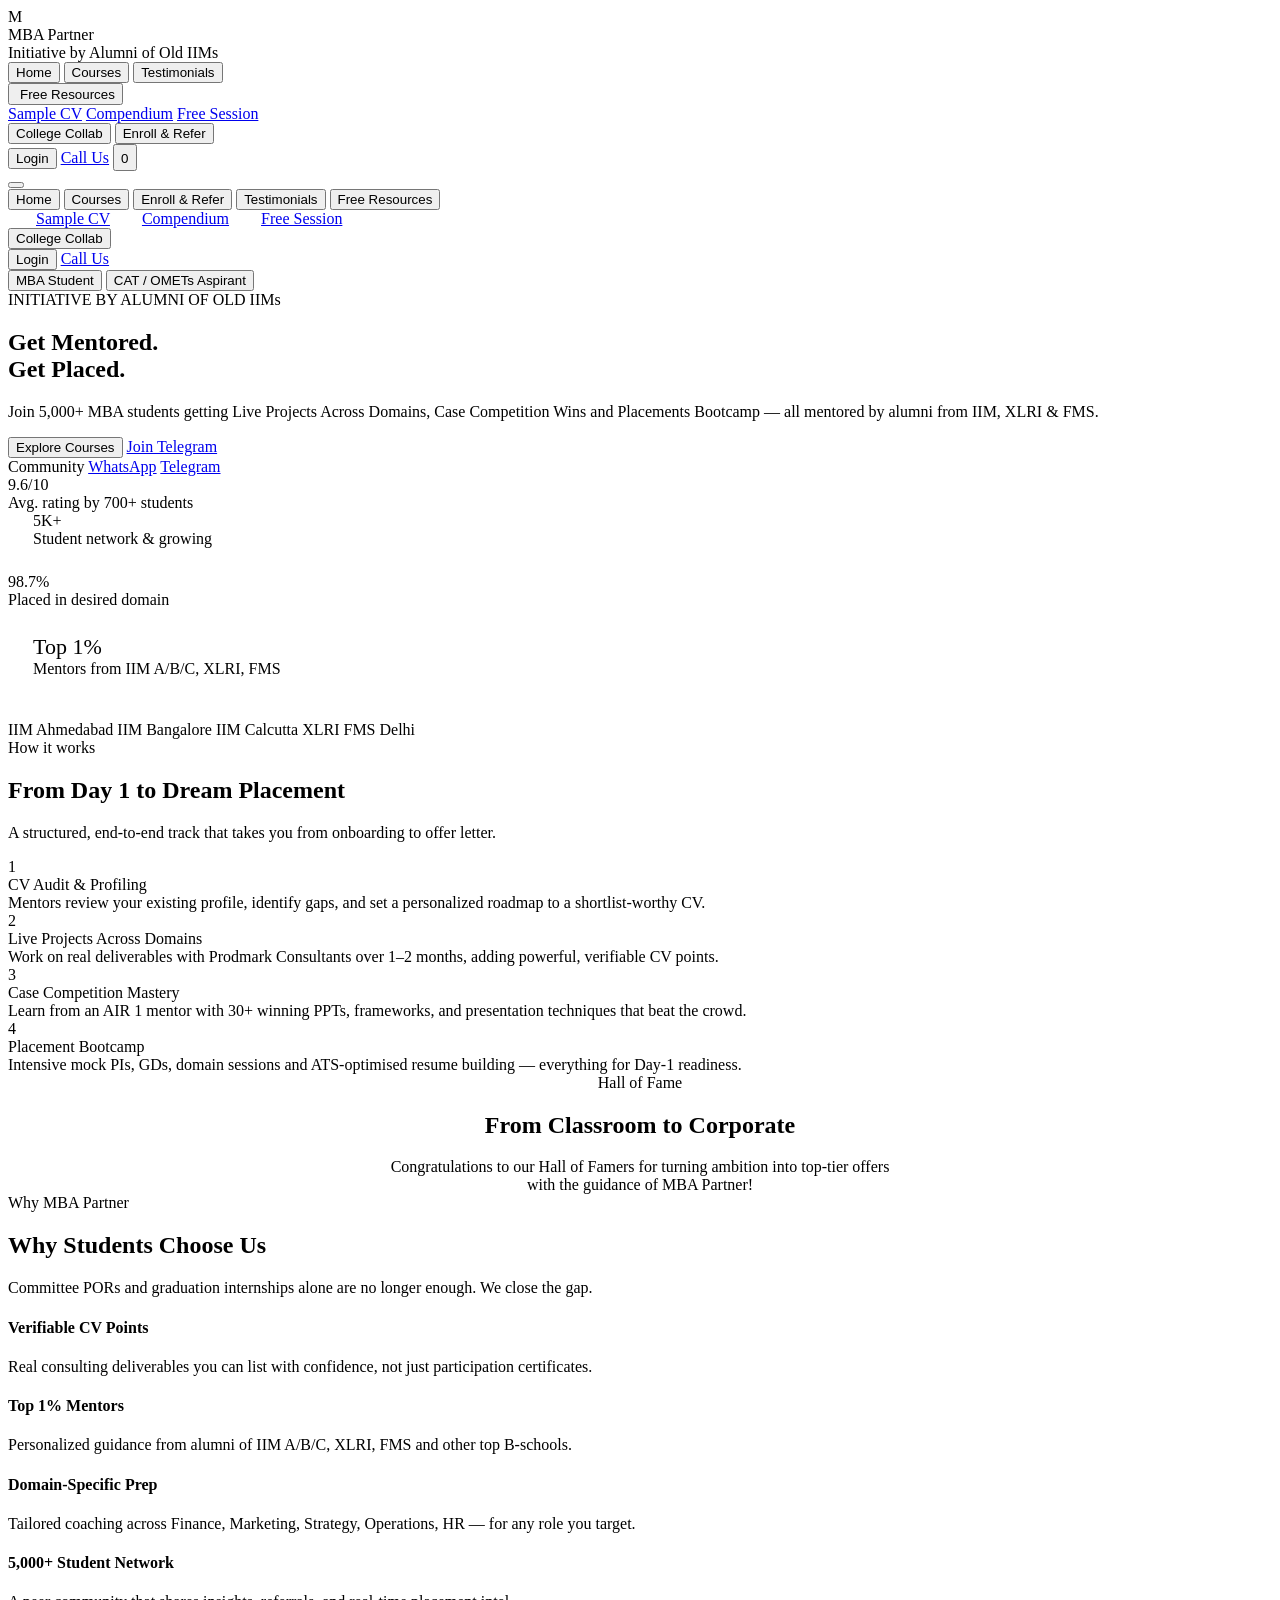
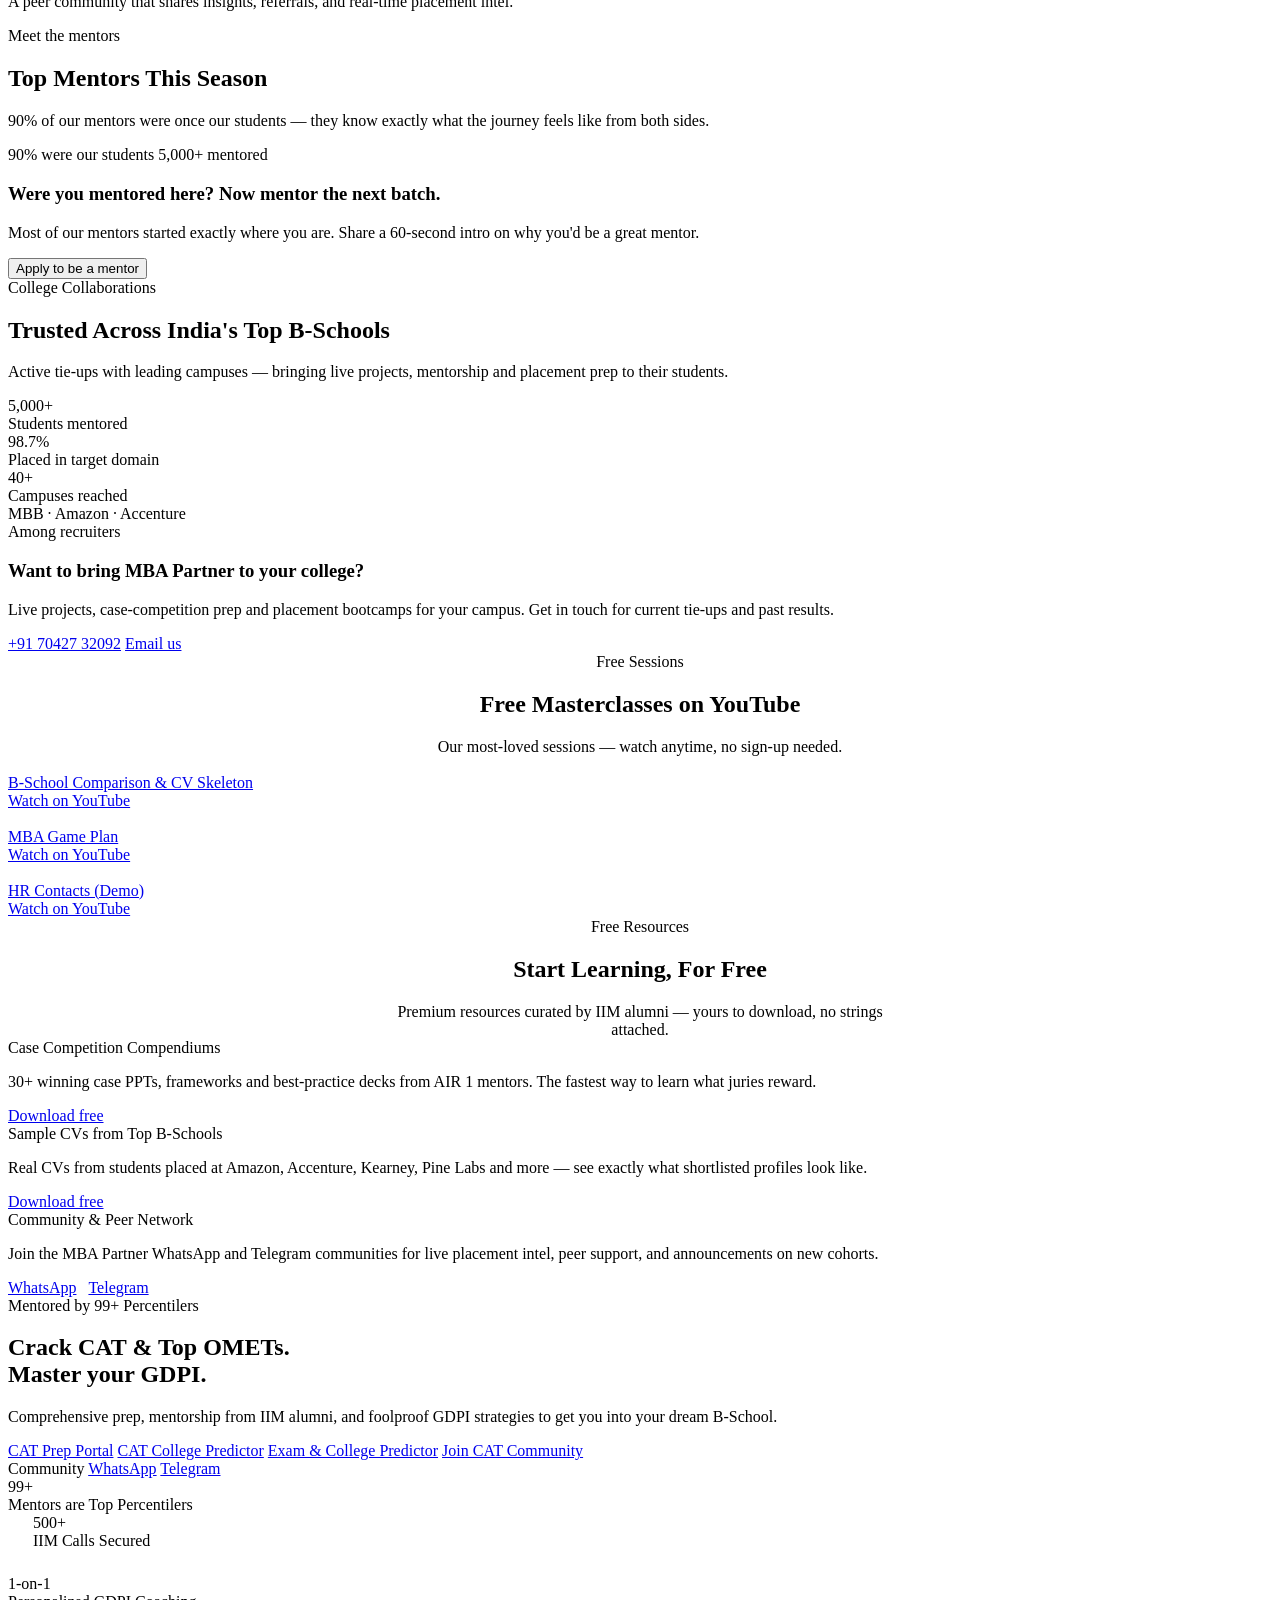
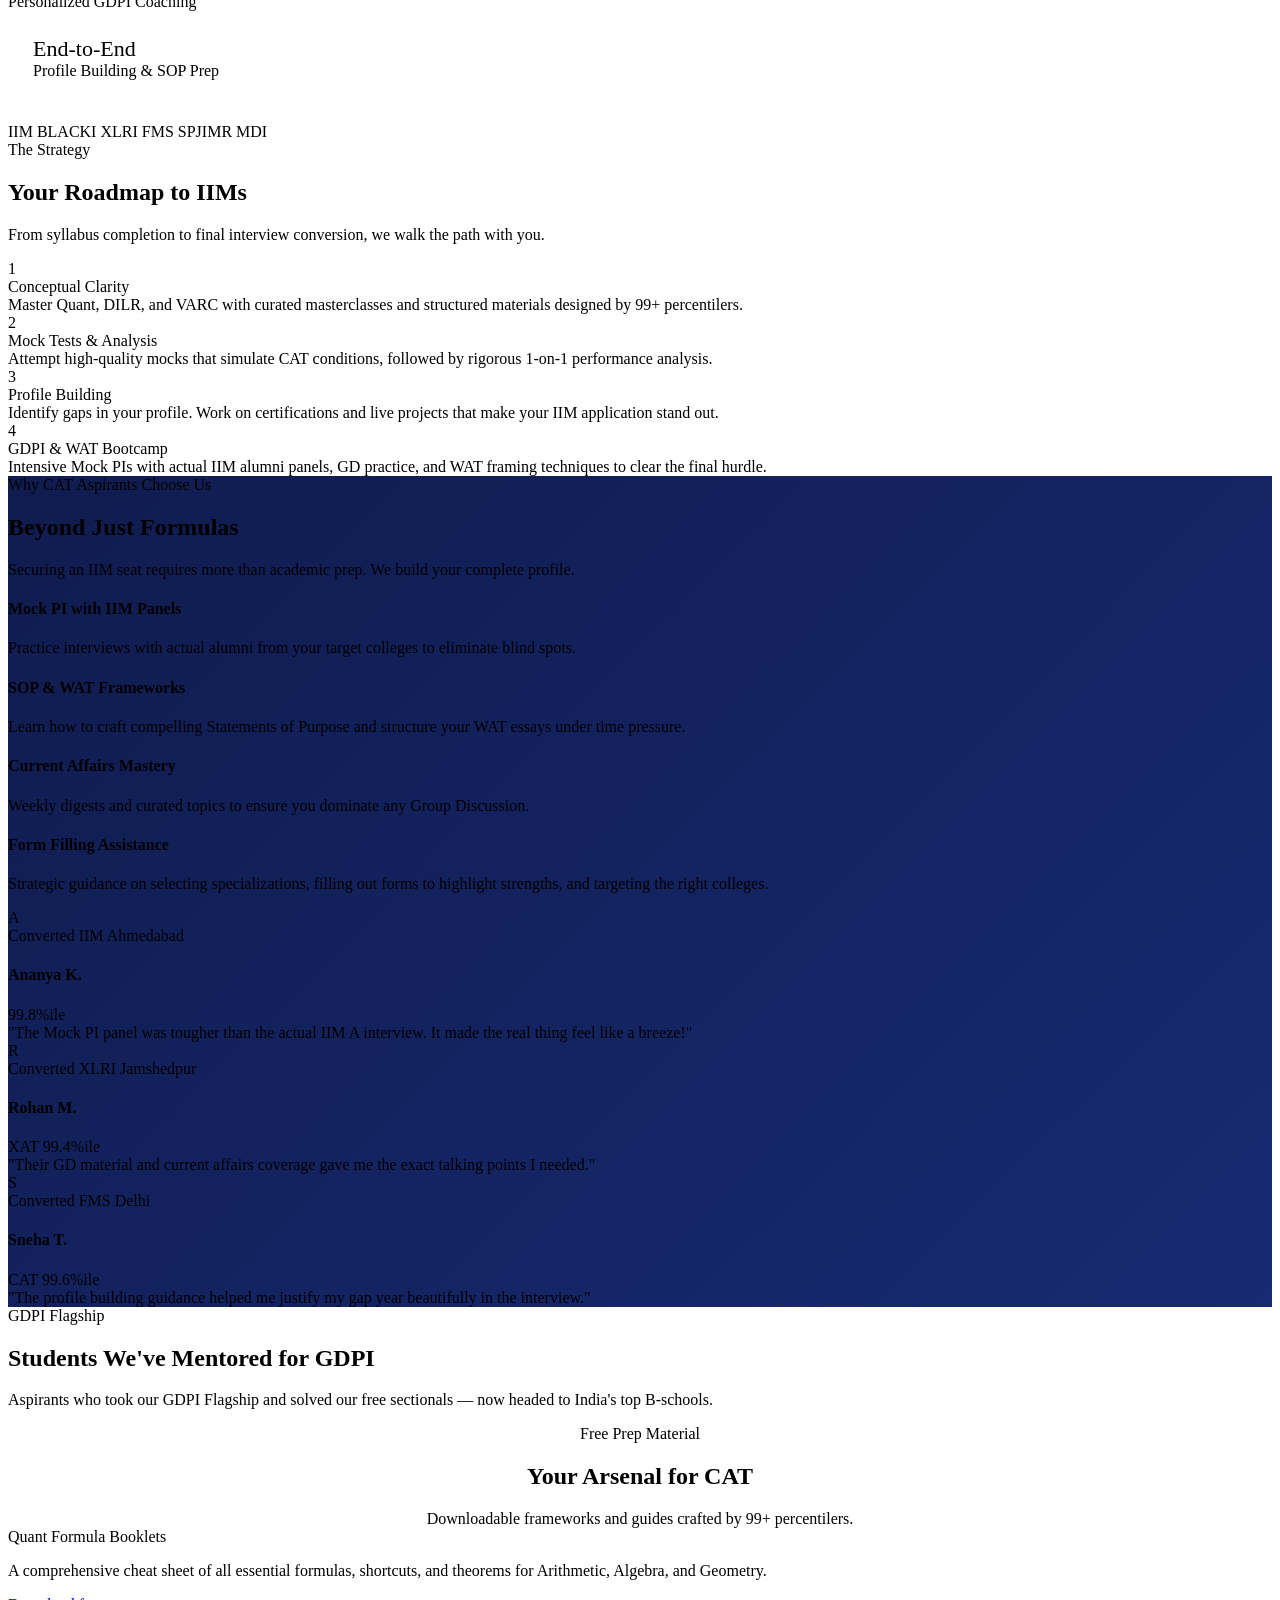
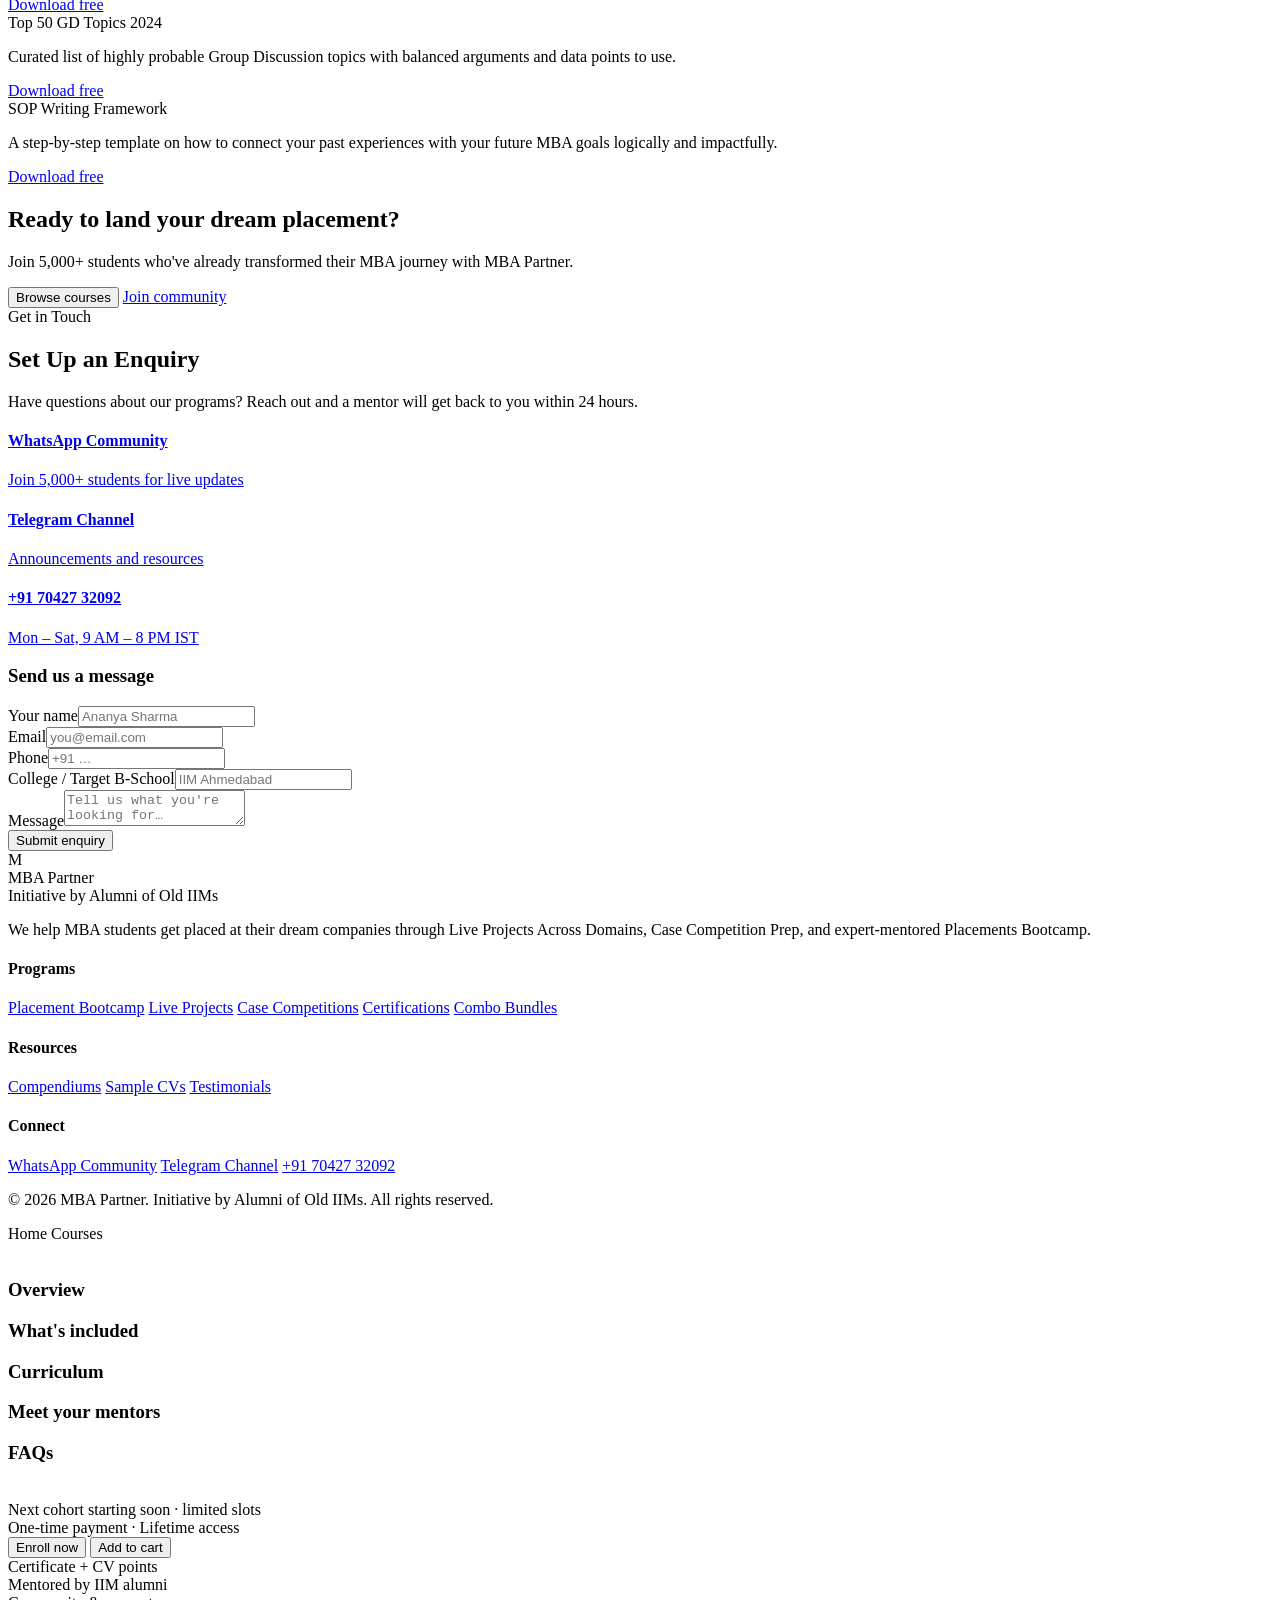
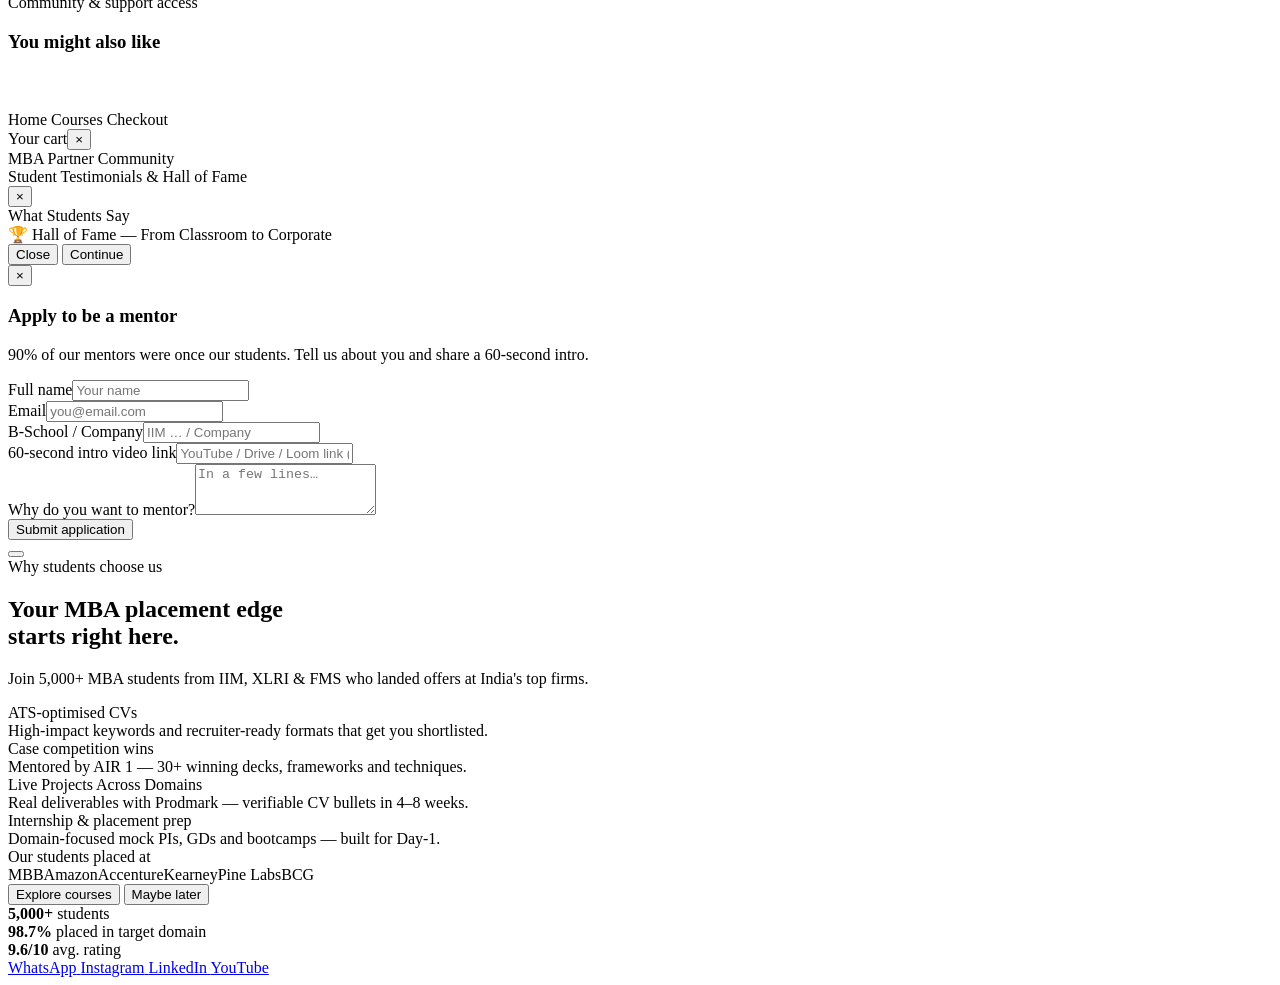
==== index.html @ b404188e "Remove Video Testimonials section from testimonials page" ====
<!DOCTYPE html>
<html lang="en">

<head>
  <meta charset="UTF-8" />
  <meta name="viewport" content="width=device-width,initial-scale=1" />
  <title>MBA Partner — Get Mentored. Get Placed.</title>
  <link rel="preconnect" href="https://fonts.googleapis.com" />
  <link rel="preconnect" href="https://fonts.gstatic.com" crossorigin />
  <link rel="preconnect" href="https://fonts.googleapis.com" />
  <link rel="preconnect" href="https://fonts.gstatic.com" crossorigin />
  <link
    href="https://fonts.googleapis.com/css2?family=Inter:wght@400;500;600;700&family=Playfair+Display:wght@400;500;600;700;800&display=swap"
    rel="stylesheet" />
  <link rel="stylesheet" href="https://cdn.jsdelivr.net/npm/@tabler/icons-webfont@latest/tabler-icons.min.css" />
  <link rel="stylesheet" href="css/home.css">
  <link rel="stylesheet" href="css/chatbot-widget.css" />
  <link rel="stylesheet" href="css/fonts.css" />
  <script src="js/auth.js"></script>
  <script>(function () { if (!(window.MBAauth && MBAauth.isLoggedIn())) return; var done = false; try { done = !!sessionStorage.getItem('mbaHomeRedirected'); } catch (e) { } if (done) return; try { sessionStorage.setItem('mbaHomeRedirected', '1'); } catch (e) { } location.replace('login.html'); })();</script>
  <script src="js/nav-auth.js"></script>
</head>

<body>

  <nav class="nav">
    <div class="wrap nav-in">
      <div class="brand" onclick="goHome()">
        <div class="brand-mark">M</div>
        <div class="brand-text">
          <div class="brand-name">MBA Partner</div>
          <div class="brand-tag">Initiative by Alumni of Old IIMs</div>
        </div>
      </div>
      <div class="nav-links">
        <button class="nav-a active-link" onclick="goHome()">Home</button>
        <button class="nav-a" onclick="window.location.href='courses.html'">
          Courses
        </button>
        <button class="nav-a" onclick="window.location.href='testimonials.html'">Testimonials</button>
        <div class="nav-free-res">
          <button class="nav-a nav-free-btn"><i class="ti ti-book-download"
              style="font-size:14px;margin-right:4px"></i>Free Resources<i
              class="ti ti-chevron-down nav-free-chev"></i></button>
          <div class="nav-free-menu">
            <a class="nav-free-item" href="https://documents1.netlify.app/" target="_blank"><i
                class="ti ti-file-cv"></i><span>Sample CV</span></a>
            <a class="nav-free-item" href="https://documents1.netlify.app/" target="_blank"><i
                class="ti ti-book-2"></i><span>Compendium</span></a>
            <a class="nav-free-item" href="#free-sessions"><i class="ti ti-player-play-filled"></i><span>Free
                Session</span></a>
          </div>
        </div>
        <button class="nav-a" onclick="window.location.href='college-collab.html'">College Collab</button>
        <button class="nav-a" onclick="window.location.href='enroll.html'">Enroll &amp; Refer</button>
        <div class="nav-sep"></div>
        <button class="nav-login" id="loginBtn">Login</button>
        <a class="nav-call" href="tel:+917042732092">Call Us</a>
        <button class="cart-btn" id="cartBtn" aria-label="Cart">
          <i class="ti ti-shopping-cart" style="font-size:18px"></i>
          <span class="cart-count" id="cartCount">0</span>
        </button>
      </div>
      <button class="mobile-menu-btn" id="mobileMenuBtn" aria-label="Menu">
        <i class="ti ti-menu-2"></i>
      </button>
      <button class="cart-btn" id="cartBtnMobile" aria-label="Cart" style="display:none">
        <i class="ti ti-shopping-cart" style="font-size:18px"></i>
        <span class="cart-count" id="cartCountMobile">0</span>
      </button>
    </div>
    <div class="mobile-nav" id="mobileNav">
      <button class="mobile-nav-a" onclick="goHome();closeMobileNav()">Home</button>
      <button class="mobile-nav-a" onclick="window.location.href='courses.html';closeMobileNav()">Courses</button>
      <button class="mobile-nav-a" onclick="window.location.href='enroll.html';closeMobileNav()">Enroll &amp;
        Refer</button>
      <button class="mobile-nav-a"
        onclick="window.location.href='testimonials.html';closeMobileNav()">Testimonials</button>
      <button class="mobile-nav-a mobile-free-btn" id="mobileFreeResBtn"><i class="ti ti-book-download"></i> Free
        Resources <i class="ti ti-chevron-down" id="mobileFreeIcon"
          style="font-size:12px;transition:.2s;margin-left:auto"></i></button>
      <div class="mobile-free-sub" id="mobileFreeMenu">
        <a class="mobile-nav-a" href="https://documents1.netlify.app/" target="_blank" style="padding-left:28px"><i
            class="ti ti-file-cv"></i> Sample CV</a>
        <a class="mobile-nav-a" href="https://documents1.netlify.app/" target="_blank" style="padding-left:28px"><i
            class="ti ti-book-2"></i> Compendium</a>
        <a class="mobile-nav-a" href="#free-sessions" onclick="closeMobileNav()" style="padding-left:28px"><i
            class="ti ti-player-play-filled"></i> Free Session</a>
      </div>
      <button class="mobile-nav-a" onclick="window.location.href='college-collab.html';closeMobileNav()">College
        Collab</button>
      <div class="mobile-nav-btns">
        <button class="nav-login" id="loginBtnMobile" style="flex:1">Login</button>
        <a class="nav-call" href="tel:+917042732092" style="flex:1;text-align:center">Call Us</a>
      </div>
    </div>
  </nav>

  <div class="ticker" id="tickerBar">
    <div class="ticker-inner" id="tickerInner"></div>
  </div>

  <div class="view active" id="view-home">

    <div class="persona-strip">
      <div class="persona-toggle">
        <button class="persona-btn active" id="btn-mba" onclick="switchPersona('mba')">MBA Student</button>
        <button class="persona-btn" id="btn-cat" onclick="switchPersona('cat')">CAT / OMETs Aspirant</button>
      </div>
    </div>

    <div class="persona-view active" id="pview-mba">
      <section class="hero">
        <div class="hero-bg-glow"></div>
        <div class="wrap hero-grid">
          <div class="hero-content">
            <div class="hero-eyebrow" style="text-transform: none;"><i class="ti ti-building-bank"></i> INITIATIVE BY
              ALUMNI OF OLD IIMs</div>
            <h1 class="hero-h1">Get Mentored.<br>Get <span class="accent">Placed.</span></h1>
            <p class="hero-sub">Join 5,000+ MBA students getting Live Projects Across Domains, Case Competition Wins and
              Placements Bootcamp — all mentored by alumni from IIM, XLRI & FMS.</p>
            <div class="hero-ctas">
              <button class="btn-primary" onclick="goToCourses()"><i class="ti ti-bolt"></i> Explore Courses</button>
              <a class="btn-ghost" href="https://t.me/+IrnzgXdUKqsyOTZl" target="_blank"><i
                  class="ti ti-brand-telegram"></i> Join Telegram</a>
            </div>
            <div class="hero-social">
              <span class="hero-social-lbl">Community</span>
              <a class="social-chip" href="https://chat.whatsapp.com/EdyvGJbQoV9Jj6eC0slSx9" target="_blank"><i
                  class="ti ti-brand-whatsapp"></i> WhatsApp</a>
              <a class="social-chip" href="https://t.me/+IrnzgXdUKqsyOTZl" target="_blank"><i
                  class="ti ti-brand-telegram"></i> Telegram</a>
            </div>
          </div>
          <div class="hero-card">
            <div class="stats-panel reveal">
              <div class="stat-item">
                <div class="stat-num">9.6<span class="stat-accent">/10</span></div>
                <div class="stat-lbl">Avg. rating by 700+ students</div>
              </div>
              <div class="stat-item" style="border-left:1px solid rgba(255,255,255,.12);padding-left:24px">
                <div class="stat-num">5<span class="stat-accent">K+</span></div>
                <div class="stat-lbl">Student network &amp; growing</div>
              </div>
              <div class="stat-item" style="padding-top:24px;border-top:1px solid rgba(255,255,255,.12)">
                <div class="stat-num">98<span class="stat-accent">.7%</span></div>
                <div class="stat-lbl">Placed in desired domain</div>
              </div>
              <div class="stat-item"
                style="padding-top:24px;border-top:1px solid rgba(255,255,255,.12);border-left:1px solid rgba(255,255,255,.12);padding-left:24px">
                <div class="stat-num" style="font-size:22px">Top<span class="stat-accent"> 1%</span></div>
                <div class="stat-lbl">Mentors from IIM A/B/C, XLRI, FMS</div>
              </div>
              <div style="grid-column:1/-1;border-top:1px solid rgba(255,255,255,.12);padding-top:18px;margin-top:4px">
                <div
                  style="font-size:11px;color:rgba(255,255,255,.4);margin-bottom:8px;font-weight:600;letter-spacing:.05em">
                  MENTOR SCHOOLS</div>
                <div class="school-pills">
                  <span class="school-pill">IIM Ahmedabad</span>
                  <span class="school-pill">IIM Bangalore</span>
                  <span class="school-pill">IIM Calcutta</span>
                  <span class="school-pill">XLRI</span>
                  <span class="school-pill">FMS Delhi</span>
                </div>
              </div>
            </div>
          </div>
        </div>
      </section>

      <section class="how-sec">
        <div class="wrap">
          <div class="how-header">
            <div class="sec-label">How it works</div>
            <h2 class="sec-h">From Day 1 to Dream Placement</h2>
            <p class="sec-sub">A structured, end-to-end track that takes you from onboarding to offer letter.</p>
          </div>
          <div class="steps-grid">
            <div class="step-card reveal">
              <div class="step-num">1</div>
              <i class="ti ti-file-cv step-icon"></i>
              <div class="step-title">CV Audit &amp; Profiling</div>
              <div class="step-body">Mentors review your existing profile, identify gaps, and set a personalized roadmap
                to a shortlist-worthy CV.</div>
            </div>
            <div class="step-card reveal" style="transition-delay:.1s">
              <div class="step-num">2</div>
              <i class="ti ti-briefcase step-icon"></i>
              <div class="step-title">Live Projects Across Domains</div>
              <div class="step-body">Work on real deliverables with Prodmark Consultants over 1–2 months, adding
                powerful, verifiable CV points.</div>
            </div>
            <div class="step-card reveal" style="transition-delay:.2s">
              <div class="step-num">3</div>
              <i class="ti ti-trophy step-icon"></i>
              <div class="step-title">Case Competition Mastery</div>
              <div class="step-body">Learn from an AIR 1 mentor with 30+ winning PPTs, frameworks, and presentation
                techniques that beat the crowd.</div>
            </div>
            <div class="step-card reveal" style="transition-delay:.3s">
              <div class="step-num">4</div>
              <i class="ti ti-users step-icon"></i>
              <div class="step-title">Placement Bootcamp</div>
              <div class="step-body">Intensive mock PIs, GDs, domain sessions and ATS-optimised resume building —
                everything for Day-1 readiness.</div>
            </div>
          </div>
        </div>
      </section>

      <section class="hof-sec">
        <div class="wrap">
          <div class="hof-header">
            <div class="sec-label" style="text-align:center">Hall of Fame</div>
            <h2 class="sec-h" style="text-align:center">From Classroom to Corporate</h2>
            <p class="sec-sub" style="text-align:center;max-width:520px;margin:12px auto 0">Congratulations to our Hall
              of Famers for turning ambition into top-tier offers with the guidance of MBA Partner!</p>
          </div>
          <div class="hof-grid reveal" id="hofGrid"></div>
        </div>
      </section>

      <section class="benefits-sec">
        <div class="wrap">
          <div class="benefits-grid">
            <div class="benefits-left">
              <div class="sec-label">Why MBA Partner</div>
              <h2 class="sec-h">Why Students Choose Us</h2>
              <p class="sec-sub">Committee PORs and graduation internships alone are no longer enough. We close the gap.
              </p>
              <div class="benefits-list">
                <div class="benefit-item reveal">
                  <div class="benefit-icon"><i class="ti ti-certificate"></i></div>
                  <div class="benefit-text">
                    <h4>Verifiable CV Points</h4>
                    <p>Real consulting deliverables you can list with confidence, not just participation certificates.
                    </p>
                  </div>
                </div>
                <div class="benefit-item reveal" style="transition-delay:.1s">
                  <div class="benefit-icon"><i class="ti ti-users"></i></div>
                  <div class="benefit-text">
                    <h4>Top 1% Mentors</h4>
                    <p>Personalized guidance from alumni of IIM A/B/C, XLRI, FMS and other top B-schools.</p>
                  </div>
                </div>
                <div class="benefit-item reveal" style="transition-delay:.2s">
                  <div class="benefit-icon"><i class="ti ti-target-arrow"></i></div>
                  <div class="benefit-text">
                    <h4>Domain-Specific Prep</h4>
                    <p>Tailored coaching across Finance, Marketing, Strategy, Operations, HR — for any role you target.
                    </p>
                  </div>
                </div>
                <div class="benefit-item reveal" style="transition-delay:.3s">
                  <div class="benefit-icon"><i class="ti ti-network"></i></div>
                  <div class="benefit-text">
                    <h4>5,000+ Student Network</h4>
                    <p>A peer community that shares insights, referrals, and real-time placement intel.</p>
                  </div>
                </div>
              </div>
            </div>
            <div class="benefits-right reveal" id="benefitsCards"></div>
          </div>
        </div>
      </section>

      <!-- MENTORS -->
      <section class="mentors-sec">
        <div class="wrap">
          <div class="mentors-head">
            <div>
              <div class="sec-label">Meet the mentors</div>
              <h2 class="sec-h">Top <span class="accent">Mentors</span> This Season</h2>
              <p class="sec-sub">90% of our mentors were once our students — they know exactly what the journey feels
                like from both sides.</p>
            </div>
            <div class="mentors-pills">
              <span class="mentor-pill"><i class="ti ti-award"></i> 90% were our students</span>
              <span class="mentor-pill alt"><i class="ti ti-users"></i> 5,000+ mentored</span>
            </div>
          </div>
          <div class="mentors-grid reveal" id="mentorsGrid"></div>
          <div class="mentor-apply-band reveal">
            <div class="mentor-apply-text">
              <h3>Were you mentored here? Now mentor the next batch.</h3>
              <p>Most of our mentors started exactly where you are. Share a 60-second intro on why you'd be a great
                mentor.</p>
            </div>
            <button class="btn-primary" id="openApply"><i class="ti ti-user-plus"></i> Apply to be a mentor</button>
          </div>
        </div>
      </section>

      <!-- COLLEGE COLLAB -->
      <section class="collab-sec">
        <div class="wrap">
          <div class="how-header">
            <div class="sec-label">College Collaborations</div>
            <h2 class="sec-h">Trusted Across India's Top B-Schools</h2>
            <p class="sec-sub">Active tie-ups with leading campuses — bringing live projects, mentorship and placement
              prep to their students.</p>
          </div>
          <div class="collab-colleges reveal" id="collabColleges"></div>
          <div class="collab-results reveal">
            <div class="collab-result">
              <div class="cr-n">5,000+</div>
              <div class="cr-l">Students mentored</div>
            </div>
            <div class="collab-result">
              <div class="cr-n">98.7%</div>
              <div class="cr-l">Placed in target domain</div>
            </div>
            <div class="collab-result">
              <div class="cr-n">40+</div>
              <div class="cr-l">Campuses reached</div>
            </div>
            <div class="collab-result">
              <div class="cr-n">MBB · Amazon · Accenture</div>
              <div class="cr-l">Among recruiters</div>
            </div>
          </div>
          <div class="collab-cta reveal">
            <div class="collab-cta-text">
              <h3>Want to bring MBA Partner to your college?</h3>
              <p>Live projects, case-competition prep and placement bootcamps for your campus. Get in touch for current
                tie-ups and past results.</p>
            </div>
            <div class="collab-cta-actions">
              <a class="collab-btn primary" href="tel:+917042732092"><i class="ti ti-phone"></i> +91 70427 32092</a>
              <a class="collab-btn ghost" href="mailto:bharat.kapoor@prodmarkconsulting.in"><i class="ti ti-mail"></i>
                Email us</a>
            </div>
          </div>
        </div>
      </section>

      <!-- FREE SESSIONS -->
      <section class="free-sec" id="free-sessions">
        <div class="wrap">
          <div style="text-align:center">
            <div class="sec-label">Free Sessions</div>
            <h2 class="sec-h">Free Masterclasses on YouTube</h2>
            <p class="sec-sub" style="max-width:520px;margin:12px auto 0">Our most-loved sessions — watch anytime, no
              sign-up needed.</p>
          </div>
          <div class="free-grid">
            <a class="free-card" href="https://www.youtube.com/watch?v=zZXBRobYRCE&t=34s" target="_blank"
              rel="noopener">
              <div class="free-thumb"><img src="https://img.youtube.com/vi/zZXBRobYRCE/hqdefault.jpg" alt="" /><span
                  class="free-play"><i class="ti ti-player-play-filled"></i></span></div>
              <div class="free-body">
                <div class="free-title">B-School Comparison &amp; CV Skeleton</div>
                <div class="free-meta"><i class="ti ti-brand-youtube"></i> Watch on YouTube</div>
              </div>
            </a>
            <a class="free-card" href="https://www.youtube.com/watch?v=eIgTrOVCyRw" target="_blank" rel="noopener">
              <div class="free-thumb"><img src="https://img.youtube.com/vi/eIgTrOVCyRw/hqdefault.jpg" alt="" /><span
                  class="free-play"><i class="ti ti-player-play-filled"></i></span></div>
              <div class="free-body">
                <div class="free-title">MBA Game Plan</div>
                <div class="free-meta"><i class="ti ti-brand-youtube"></i> Watch on YouTube</div>
              </div>
            </a>
            <a class="free-card" href="https://www.youtube.com/watch?v=OhVg0Wf9JzU" target="_blank" rel="noopener">
              <div class="free-thumb"><img src="https://img.youtube.com/vi/OhVg0Wf9JzU/hqdefault.jpg" alt="" /><span
                  class="free-play"><i class="ti ti-player-play-filled"></i></span></div>
              <div class="free-body">
                <div class="free-title">HR Contacts (Demo)</div>
                <div class="free-meta"><i class="ti ti-brand-youtube"></i> Watch on YouTube</div>
              </div>
            </a>
          </div>
        </div>
      </section>

      <section class="resources-sec">
        <div class="wrap">
          <div style="text-align:center">
            <div class="sec-label">Free Resources</div>
            <h2 class="sec-h">Start Learning, For Free</h2>
            <p class="sec-sub" style="max-width:500px;margin:12px auto 0">Premium resources curated by IIM alumni —
              yours to download, no strings attached.</p>
          </div>
          <div class="resources-grid">
            <div class="res-card reveal">
              <div class="res-icon"><i class="ti ti-book-2"></i></div>
              <div>
                <div class="res-title">Case Competition Compendiums</div>
                <p class="res-body">30+ winning case PPTs, frameworks and best-practice decks from AIR 1 mentors. The
                  fastest way to learn what juries reward.</p>
              </div>
              <a class="res-link" href="https://documents1.netlify.app/" target="_blank">Download free <i
                  class="ti ti-arrow-right"></i></a>
            </div>
            <div class="res-card reveal" style="transition-delay:.1s">
              <div class="res-icon"><i class="ti ti-file-cv"></i></div>
              <div>
                <div class="res-title">Sample CVs from Top B-Schools</div>
                <p class="res-body">Real CVs from students placed at Amazon, Accenture, Kearney, Pine Labs and more —
                  see exactly what shortlisted profiles look like.</p>
              </div>
              <a class="res-link" href="https://documents1.netlify.app/" target="_blank">Download free <i
                  class="ti ti-arrow-right"></i></a>
            </div>
            <div class="res-card reveal" style="transition-delay:.2s">
              <div class="res-icon"><i class="ti ti-message-circle"></i></div>
              <div>
                <div class="res-title">Community &amp; Peer Network</div>
                <p class="res-body">Join the MBA Partner WhatsApp and Telegram communities for live placement intel,
                  peer support, and announcements on new cohorts.</p>
              </div>
              <div style="display:flex;gap:12px;flex-wrap:wrap">
                <a class="res-link" href="https://chat.whatsapp.com/EdyvGJbQoV9Jj6eC0slSx9" target="_blank">WhatsApp <i
                    class="ti ti-arrow-right"></i></a>
                <a class="res-link" href="https://t.me/+IrnzgXdUKqsyOTZl" target="_blank">Telegram <i
                    class="ti ti-arrow-right"></i></a>
              </div>
            </div>
          </div>
        </div>
      </section>
    </div>

    <div class="persona-view" id="pview-cat">
      <section class="hero" style="background:linear-gradient(140deg, #101c4f 0%, #172a72 60%, var(--navy) 100%);">
        <div class="hero-bg-glow"></div>
        <div class="wrap hero-grid">
          <div class="hero-content">
            <div class="hero-eyebrow"><i class="ti ti-rosette"></i> Mentored by 99+ Percentilers</div>
            <h1 class="hero-h1">Crack CAT & Top OMETs.<br>Master your <span class="accent">GDPI.</span></h1>
            <p class="hero-sub">Comprehensive prep, mentorship from IIM alumni, and foolproof GDPI strategies to get you
              into your dream B-School.</p>
            <div class="hero-ctas">
              <a class="btn-primary" href="cat-portal.html"><i class="ti ti-clipboard-list"></i> CAT Prep Portal</a>
              <a class="btn-ghost" href="cat-predictor.html"><i class="ti ti-target-arrow"></i> CAT College
                Predictor</a>
              <a class="btn-ghost" href="exam-predictor.html"><i class="ti ti-school"></i> Exam &amp; College
                Predictor</a>
              <a class="btn-ghost" href="#" target="_blank"><i class="ti ti-brand-whatsapp"></i> Join CAT Community</a>
            </div>
            <div class="hero-social">
              <span class="hero-social-lbl">Community</span>
              <a class="social-chip" href="#" target="_blank"><i class="ti ti-brand-whatsapp"></i> WhatsApp</a>
              <a class="social-chip" href="#" target="_blank"><i class="ti ti-brand-telegram"></i> Telegram</a>
            </div>
          </div>
          <div class="hero-card">
            <div class="stats-panel reveal">
              <div class="stat-item">
                <div class="stat-num">99<span class="stat-accent">+</span></div>
                <div class="stat-lbl">Mentors are Top Percentilers</div>
              </div>
              <div class="stat-item" style="border-left:1px solid rgba(255,255,255,.12);padding-left:24px">
                <div class="stat-num">500<span class="stat-accent">+</span></div>
                <div class="stat-lbl">IIM Calls Secured</div>
              </div>
              <div class="stat-item" style="padding-top:24px;border-top:1px solid rgba(255,255,255,.12)">
                <div class="stat-num">1<span class="stat-accent">-on-1</span></div>
                <div class="stat-lbl">Personalized GDPI Coaching</div>
              </div>
              <div class="stat-item"
                style="padding-top:24px;border-top:1px solid rgba(255,255,255,.12);border-left:1px solid rgba(255,255,255,.12);padding-left:24px">
                <div class="stat-num" style="font-size:22px">End<span class="stat-accent">-to-End</span></div>
                <div class="stat-lbl">Profile Building & SOP Prep</div>
              </div>
              <div style="grid-column:1/-1;border-top:1px solid rgba(255,255,255,.12);padding-top:18px;margin-top:4px">
                <div
                  style="font-size:11px;color:rgba(255,255,255,.4);margin-bottom:8px;font-weight:600;letter-spacing:.05em">
                  TARGET B-SCHOOLS</div>
                <div class="school-pills">
                  <span class="school-pill">IIM BLACKI</span>
                  <span class="school-pill">XLRI</span>
                  <span class="school-pill">FMS</span>
                  <span class="school-pill">SPJIMR</span>
                  <span class="school-pill">MDI</span>
                </div>
              </div>
            </div>
          </div>
        </div>
      </section>

      <section class="how-sec">
        <div class="wrap">
          <div class="how-header">
            <div class="sec-label">The Strategy</div>
            <h2 class="sec-h">Your Roadmap to IIMs</h2>
            <p class="sec-sub">From syllabus completion to final interview conversion, we walk the path with you.</p>
          </div>
          <div class="steps-grid">
            <div class="step-card reveal">
              <div class="step-num">1</div>
              <i class="ti ti-books step-icon"></i>
              <div class="step-title">Conceptual Clarity</div>
              <div class="step-body">Master Quant, DILR, and VARC with curated masterclasses and structured materials
                designed by 99+ percentilers.</div>
            </div>
            <div class="step-card reveal" style="transition-delay:.1s">
              <div class="step-num">2</div>
              <i class="ti ti-target step-icon"></i>
              <div class="step-title">Mock Tests & Analysis</div>
              <div class="step-body">Attempt high-quality mocks that simulate CAT conditions, followed by rigorous
                1-on-1 performance analysis.</div>
            </div>
            <div class="step-card reveal" style="transition-delay:.2s">
              <div class="step-num">3</div>
              <i class="ti ti-chart-arrows step-icon"></i>
              <div class="step-title">Profile Building</div>
              <div class="step-body">Identify gaps in your profile. Work on certifications and live projects that make
                your IIM application stand out.</div>
            </div>
            <div class="step-card reveal" style="transition-delay:.3s">
              <div class="step-num">4</div>
              <i class="ti ti-message-2 step-icon"></i>
              <div class="step-title">GDPI & WAT Bootcamp</div>
              <div class="step-body">Intensive Mock PIs with actual IIM alumni panels, GD practice, and WAT framing
                techniques to clear the final hurdle.</div>
            </div>
          </div>
        </div>
      </section>

      <section class="benefits-sec" style="background:linear-gradient(135deg, #101c4f 0%, #172a72 100%);">
        <div class="wrap">
          <div class="benefits-grid">
            <div class="benefits-left">
              <div class="sec-label">Why CAT Aspirants Choose Us</div>
              <h2 class="sec-h">Beyond Just Formulas</h2>
              <p class="sec-sub">Securing an IIM seat requires more than academic prep. We build your complete profile.
              </p>
              <div class="benefits-list">
                <div class="benefit-item reveal">
                  <div class="benefit-icon"><i class="ti ti-microphone-2"></i></div>
                  <div class="benefit-text">
                    <h4>Mock PI with IIM Panels</h4>
                    <p>Practice interviews with actual alumni from your target colleges to eliminate blind spots.</p>
                  </div>
                </div>
                <div class="benefit-item reveal" style="transition-delay:.1s">
                  <div class="benefit-icon"><i class="ti ti-writing"></i></div>
                  <div class="benefit-text">
                    <h4>SOP & WAT Frameworks</h4>
                    <p>Learn how to craft compelling Statements of Purpose and structure your WAT essays under time
                      pressure.</p>
                  </div>
                </div>
                <div class="benefit-item reveal" style="transition-delay:.2s">
                  <div class="benefit-icon"><i class="ti ti-bulb"></i></div>
                  <div class="benefit-text">
                    <h4>Current Affairs Mastery</h4>
                    <p>Weekly digests and curated topics to ensure you dominate any Group Discussion.</p>
                  </div>
                </div>
                <div class="benefit-item reveal" style="transition-delay:.3s">
                  <div class="benefit-icon"><i class="ti ti-id"></i></div>
                  <div class="benefit-text">
                    <h4>Form Filling Assistance</h4>
                    <p>Strategic guidance on selecting specializations, filling out forms to highlight strengths, and
                      targeting the right colleges.</p>
                  </div>
                </div>
              </div>
            </div>
            <div class="benefits-right reveal">
              <div class="b-card">
                <div class="b-card-avatar">A</div>
                <div class="b-card-info">
                  <div class="b-role">Converted IIM Ahmedabad</div>
                  <h4>Ananya K.</h4>
                  <div class="b-school">99.8%ile</div>
                  <div class="b-card-quote">"The Mock PI panel was tougher than the actual IIM A interview. It made the
                    real thing feel like a breeze!"</div>
                </div>
              </div>
              <div class="b-card">
                <div class="b-card-avatar">R</div>
                <div class="b-card-info">
                  <div class="b-role">Converted XLRI Jamshedpur</div>
                  <h4>Rohan M.</h4>
                  <div class="b-school">XAT 99.4%ile</div>
                  <div class="b-card-quote">"Their GD material and current affairs coverage gave me the exact talking
                    points I needed."</div>
                </div>
              </div>
              <div class="b-card">
                <div class="b-card-avatar">S</div>
                <div class="b-card-info">
                  <div class="b-role">Converted FMS Delhi</div>
                  <h4>Sneha T.</h4>
                  <div class="b-school">CAT 99.6%ile</div>
                  <div class="b-card-quote">"The profile building guidance helped me justify my gap year beautifully in
                    the interview."</div>
                </div>
              </div>
            </div>
          </div>
        </div>
      </section>

      <!-- GDPI FLAGSHIP STUDENTS (CAT/OMETs) -->
      <section class="collab-sec">
        <div class="wrap">
          <div class="how-header">
            <div class="sec-label">GDPI Flagship</div>
            <h2 class="sec-h">Students We've Mentored for GDPI</h2>
            <p class="sec-sub">Aspirants who took our GDPI Flagship and solved our free sectionals — now headed to
              India's top B-schools.</p>
          </div>
          <div class="gdpi-cards-grid" id="gdpiGrid"></div>
        </div>
      </section>

      <section class="resources-sec">
        <div class="wrap">
          <div style="text-align:center">
            <div class="sec-label">Free Prep Material</div>
            <h2 class="sec-h">Your Arsenal for CAT</h2>
            <p class="sec-sub" style="max-width:500px;margin:12px auto 0">Downloadable frameworks and guides crafted by
              99+ percentilers.</p>
          </div>
          <div class="resources-grid">
            <div class="res-card reveal">
              <div class="res-icon"><i class="ti ti-math-function"></i></div>
              <div>
                <div class="res-title">Quant Formula Booklets</div>
                <p class="res-body">A comprehensive cheat sheet of all essential formulas, shortcuts, and theorems for
                  Arithmetic, Algebra, and Geometry.</p>
              </div>
              <a class="res-link" href="#" target="_blank">Download free <i class="ti ti-arrow-right"></i></a>
            </div>
            <div class="res-card reveal" style="transition-delay:.1s">
              <div class="res-icon"><i class="ti ti-news"></i></div>
              <div>
                <div class="res-title">Top 50 GD Topics 2024</div>
                <p class="res-body">Curated list of highly probable Group Discussion topics with balanced arguments and
                  data points to use.</p>
              </div>
              <a class="res-link" href="#" target="_blank">Download free <i class="ti ti-arrow-right"></i></a>
            </div>
            <div class="res-card reveal" style="transition-delay:.2s">
              <div class="res-icon"><i class="ti ti-list-check"></i></div>
              <div>
                <div class="res-title">SOP Writing Framework</div>
                <p class="res-body">A step-by-step template on how to connect your past experiences with your future MBA
                  goals logically and impactfully.</p>
              </div>
              <a class="res-link" href="#" target="_blank">Download free <i class="ti ti-arrow-right"></i></a>
            </div>
          </div>
        </div>
      </section>
    </div>
    <div class="wrap">
      <div class="cta-banner reveal">
        <div>
          <h2>Ready to land your dream placement?</h2>
          <p>Join 5,000+ students who've already transformed their MBA journey with MBA Partner.</p>
        </div>
        <div class="cta-btns">
          <button class="btn-white" onclick="goToCourses()">Browse courses</button>
          <a class="btn-ghost-white" href="https://chat.whatsapp.com/EdyvGJbQoV9Jj6eC0slSx9" target="_blank"><i
              class="ti ti-brand-whatsapp"></i> Join community</a>
        </div>
      </div>
    </div>

    <section class="contact-sec">
      <div class="wrap">
        <div class="contact-grid">
          <div class="contact-info">
            <div class="sec-label">Get in Touch</div>
            <h2 class="sec-h">Set Up an Enquiry</h2>
            <p class="sec-sub">Have questions about our programs? Reach out and a mentor will get back to you within 24
              hours.</p>
            <div class="contact-chips">
              <a class="contact-chip" href="https://chat.whatsapp.com/EdyvGJbQoV9Jj6eC0slSx9" target="_blank">
                <div class="contact-chip-icon whatsapp"><i class="ti ti-brand-whatsapp"></i></div>
                <div class="contact-chip-info">
                  <h4>WhatsApp Community</h4>
                  <p>Join 5,000+ students for live updates</p>
                </div>
              </a>
              <a class="contact-chip" href="https://t.me/+IrnzgXdUKqsyOTZl" target="_blank">
                <div class="contact-chip-icon telegram"><i class="ti ti-brand-telegram"></i></div>
                <div class="contact-chip-info">
                  <h4>Telegram Channel</h4>
                  <p>Announcements and resources</p>
                </div>
              </a>
              <a class="contact-chip" href="tel:+917042732092">
                <div class="contact-chip-icon phone"><i class="ti ti-phone"></i></div>
                <div class="contact-chip-info">
                  <h4>+91 70427 32092</h4>
                  <p>Mon – Sat, 9 AM – 8 PM IST</p>
                </div>
              </a>
            </div>
          </div>
          <div class="contact-form reveal">
            <h3>Send us a message</h3>
            <div class="field"><label>Your name</label><input placeholder="Ananya Sharma" /></div>
            <div class="field-row">
              <div class="field"><label>Email</label><input type="email" placeholder="you@email.com" /></div>
              <div class="field"><label>Phone</label><input placeholder="+91 …" /></div>
            </div>
            <div class="field"><label>College / Target B-School</label><input placeholder="IIM Ahmedabad" /></div>
            <div class="field"><label>Message</label><textarea
                placeholder="Tell us what you're looking for…"></textarea></div>
            <button class="submit-btn" onclick="showToast('Message sent! We will be in touch within 24 hours.')">Submit
              enquiry</button>
          </div>
        </div>
      </div>
    </section>

    <footer class="footer">
      <div class="wrap">
        <div class="footer-grid">
          <div class="footer-brand">
            <div class="brand" style="cursor:default">
              <div class="brand-mark">M</div>
              <div class="brand-text">
                <div class="brand-name">MBA Partner</div>
                <div class="brand-tag">Initiative by Alumni of Old IIMs</div>
              </div>
            </div>
            <p>We help MBA students get placed at their dream companies through Live Projects Across Domains, Case
              Competition Prep, and expert-mentored Placements Bootcamp.</p>
          </div>
          <div class="footer-col">
            <h4>Programs</h4>
            <div class="footer-links">
              <a onclick="goToCourses();return false;" href="#">Placement Bootcamp</a>
              <a onclick="goToCourses();return false;" href="#">Live Projects</a>
              <a onclick="goToCourses();return false;" href="#">Case Competitions</a>
              <a onclick="goToCourses();return false;" href="#">Certifications</a>
              <a onclick="goToCourses();return false;" href="#">Combo Bundles</a>
            </div>
          </div>
          <div class="footer-col">
            <h4>Resources</h4>
            <div class="footer-links">
              <a href="https://documents1.netlify.app/" target="_blank">Compendiums</a>
              <a href="https://documents1.netlify.app/" target="_blank">Sample CVs</a>
              <a href="https://www.mbapartner.in/testimonials" target="_blank">Testimonials</a>
            </div>
          </div>
          <div class="footer-col">
            <h4>Connect</h4>
            <div class="footer-links">
              <a href="https://chat.whatsapp.com/EdyvGJbQoV9Jj6eC0slSx9" target="_blank">WhatsApp Community</a>
              <a href="https://t.me/+IrnzgXdUKqsyOTZl" target="_blank">Telegram Channel</a>
              <a href="tel:+917042732092">+91 70427 32092</a>
            </div>
          </div>
        </div>
        <div class="footer-bottom">
          <p>© 2026 MBA Partner. Initiative by Alumni of Old IIMs. All rights reserved.</p>
          <div class="footer-social">
            <a href="https://chat.whatsapp.com/EdyvGJbQoV9Jj6eC0slSx9" target="_blank" title="WhatsApp"
              class="whatsapp"><i class="ti ti-brand-whatsapp"></i></a>
            <a href="https://t.me/+IrnzgXdUKqsyOTZl" target="_blank" title="Telegram" class="telegram"><i
                class="ti ti-brand-telegram"></i></a>
            <a href="https://documents1.netlify.app/" target="_blank" title="Instagram" class="instagram"><i
                class="ti ti-brand-instagram"></i></a>
            <a href="https://documents1.netlify.app/" target="_blank" title="LinkedIn" class="linkedin"><i
                class="ti ti-brand-linkedin"></i></a>
          </div>
        </div>
      </div>
    </footer>
  </div>

  <div class="view" id="view-detail">
    <nav class="nav" style="position:relative;top:auto">
    </nav>
    <div class="wrap">
      <div class="dt-head">
        <div class="dt-crumb"><a onclick="goHome()">Home</a> <i class="ti ti-chevron-right" style="font-size:13px"></i>
          <a onclick="goToCourses()">Courses</a> <i class="ti ti-chevron-right" style="font-size:13px"></i> <span
            id="bcTitle"></span>
        </div>
        <div class="dt-type" id="dType"></div>
        <div class="dt-title" id="dTitle"></div>
        <div class="dt-tagline" id="dTagline"></div>
        <div class="dt-rating" id="dRating"></div>
        <div class="dt-banner"><img id="dBanner" alt="" /></div>
      </div>
      <div class="dt-grid">
        <div>
          <div class="dt-block">
            <h3>Overview</h3>
            <div class="dt-desc" id="dDesc"></div>
          </div>
          <div class="dt-block">
            <h3>What's included</h3>
            <div class="feat-list" id="dFeats"></div>
          </div>
          <div class="dt-block">
            <h3>Curriculum</h3>
            <div id="dCurriculum"></div>
          </div>
          <div class="dt-block">
            <h3>Meet your mentors</h3>
            <div class="mentor-grid" id="dMentors"></div>
          </div>
          <div class="dt-block">
            <h3>FAQs</h3>
            <div class="faq-list" id="dFaq"></div>
          </div>
        </div>
        <div>
          <div class="buy">
            <div class="buy-vis"><img id="buyImg" alt="" /></div>
            <div class="buy-pad">
              <div id="dVariants"></div>
              <div class="buy-price-row" id="dPriceRow"></div>
              <div class="buy-urgency"><i class="ti ti-flame"></i> Next cohort starting soon · limited slots</div>
              <div class="buy-note" id="dNote">One-time payment · Lifetime access</div>
              <button class="buy-enroll" id="dEnroll">Enroll now</button>
              <button class="buy-cart" id="dCart">Add to cart</button>
              <div class="buy-incl">
                <div><i class="ti ti-certificate"></i> Certificate + CV points</div>
                <div><i class="ti ti-users"></i> Mentored by IIM alumni</div>
                <div><i class="ti ti-headset"></i> Community &amp; support access</div>
              </div>
            </div>
          </div>
        </div>
      </div>
      <div class="related-sec reveal">
        <h3 class="related-h">You might also like</h3>
        <div class="grid" id="dRelated"></div>
      </div>
    </div>
  </div>

  <div class="view" id="view-checkout">
    <div class="wrap">
      <div class="dt-crumb" style="padding-top:40px"><a onclick="goHome()">Home</a> <i class="ti ti-chevron-right"
          style="font-size:13px"></i> <a onclick="goToCourses()">Courses</a> <i class="ti ti-chevron-right"
          style="font-size:13px"></i> <span>Checkout</span></div>
      <div id="checkoutBody"></div>
    </div>
  </div>

  <div class="drawer-overlay" id="drawerOverlay"></div>
  <aside class="cart-drawer" id="cartDrawer" aria-label="Cart">
    <div class="cart-drawer-head"><span>Your cart</span><button class="drawer-close" id="drawerClose">&times;</button>
    </div>
    <div class="cart-drawer-body" id="cartDrawerBody"></div>
    <div class="cart-drawer-foot" id="cartDrawerFoot"></div>
  </aside>

  <div class="tmodal" id="testiModal">
    <div class="tmodal-box" role="dialog" aria-modal="true">
      <div class="tmodal-head">
        <div>
          <div class="tmodal-eyebrow">MBA Partner Community</div>
          <div class="tmodal-title">Student Testimonials &amp; Hall of Fame</div>
        </div>
        <button class="tmodal-close" id="testiModalClose">&times;</button>
      </div>
      <div class="tmodal-body">
        <div class="tmodal-sec-label">What Students Say</div>
        <div class="tmodal-grid" id="modalTestiGrid"></div>
        <div class="tmodal-divider"></div>
        <div class="tmodal-sec-label">🏆 Hall of Fame — From Classroom to Corporate</div>
        <div class="tmodal-grid" id="hofModalGrid"></div>
      </div>
    </div>
  </div>

  <div class="modal" id="modal">
    <div class="modal-box" role="dialog" aria-modal="true">
      <div class="modal-ico" id="modalIco"><i class="ti ti-info-circle"></i></div>
      <div class="modal-title" id="modalTitle"></div>
      <div class="modal-text" id="modalText"></div>
      <div class="modal-actions">
        <button class="modal-btn ghost" id="modalClose">Close</button>
        <button class="modal-btn primary" id="modalAction">Continue</button>
      </div>
    </div>
  </div>
  <div class="toast-wrap" id="toastWrap"></div>


  <script src="js/site-data.js"></script>
  <script src="js/courses-dynamic.js"></script>
  <script src="js/main.js"></script>
  <script>
    (async function () {
      if (typeof loadSiteData !== 'function') return;
      const data = await loadSiteData();
      const el = document.getElementById('mentorsGrid');
      const domIcon = { Consulting: 'ti-chart-arrows', Finance: 'ti-coin', 'Product Management': 'ti-bulb', Marketing: 'ti-speakerphone', HR: 'ti-users', Operations: 'ti-settings-2' };
      if (el) el.innerHTML = (data.mentors || []).map(m => `
      <div class="mentor-card">
        <div class="mentor-top">
          <div class="mentor-av">${(m.Name || '?').trim().charAt(0)}</div>
          <a class="mentor-li" href="${m.LinkedIn || '#'}" target="_blank" rel="noopener"><i class="ti ti-brand-linkedin"></i></a>
        </div>
        <div class="mentor-name">${m.Name}</div>
        <div class="mentor-school">${m.School}</div>
        <div class="mentor-co"><span class="mentor-co-lbl">Placed at</span><span><i class="ti ${domIcon[m.Domain] || 'ti-briefcase'}"></i> ${m.Company}</span></div>
        <div class="mentor-dom">${m.Domain}</div>
      </div>`).join('') +
        `<div class="mentor-more"><div class="mentor-more-n">25+</div><div class="mentor-more-l">more mentors across top B-Schools</div></div>`;
      const cEl = document.getElementById('collabColleges');
      if (cEl) cEl.innerHTML = (data.colleges || []).map(c => `<div class="collab-college"><i class="ti ti-building-bank"></i> ${c.Name}</div>`).join('');
      const gEl = document.getElementById('gdpiGrid');
      if (gEl) gEl.innerHTML = (data.gdpi || []).map(g => `<div class="gdpi-tcard reveal"><div class="gdpi-tcard-stars">★★★★★</div><p class="gdpi-tcard-quote">&ldquo;${g.Quote || ''}&rdquo;</p><div class="gdpi-tcard-footer"><div><div class="gdpi-tcard-name">${g.Name}</div><div class="gdpi-tcard-college">${g.College}</div></div><span class="gdpi-tcard-badge">GDPI</span></div></div>`).join('');
    })();
  </script>

  <!-- APPLY TO BE A MENTOR -->
  <div class="apply-modal" id="applyModal">
    <div class="apply-box" role="dialog" aria-modal="true">
      <button class="apply-x" id="applyClose" aria-label="Close">&times;</button>
      <div id="applyForm">
        <div class="apply-head">
          <div class="apply-ico"><i class="ti ti-school"></i></div>
          <h3>Apply to be a mentor</h3>
          <p>90% of our mentors were once our students. Tell us about you and share a 60-second intro.</p>
        </div>
        <div class="afield"><label>Full name</label><input id="amName" placeholder="Your name" /></div>
        <div class="afield-row">
          <div class="afield"><label>Email</label><input id="amEmail" type="email" placeholder="you@email.com" /></div>
          <div class="afield"><label>B-School / Company</label><input id="amSchool" placeholder="IIM … / Company" />
          </div>
        </div>
        <div class="afield"><label>60-second intro video link</label><input id="amVideo"
            placeholder="YouTube / Drive / Loom link (optional)" /></div>
        <div class="afield"><label>Why do you want to mentor?</label><textarea id="amWhy" rows="3"
            placeholder="In a few lines…"></textarea></div>
        <div class="apply-err" id="amErr"></div>
        <button class="apply-submit" id="amSubmit"><i class="ti ti-send"></i> Submit application</button>
      </div>
      <div id="applySuccess" class="apply-success" style="display:none">
        <div class="apply-ico ok"><i class="ti ti-circle-check"></i></div>
        <h3>Application received!</h3>
        <p>Thanks — our team will review your intro and reach out. You can also email <a
            href="mailto:bharat.kapoor@prodmarkconsulting.in">bharat.kapoor@prodmarkconsulting.in</a>.</p>
        <button class="apply-submit" id="applyDone">Done</button>
      </div>
    </div>
  </div>
  <script>
    (function () {
      const modal = document.getElementById('applyModal'); if (!modal) return;
      const open = () => { modal.classList.add('open'); document.body.style.overflow = 'hidden'; };
      const close = () => { modal.classList.remove('open'); document.body.style.overflow = ''; };
      const ob = document.getElementById('openApply'); if (ob) ob.onclick = open;
      const xc = document.getElementById('applyClose'); if (xc) xc.onclick = close;
      modal.addEventListener('click', e => { if (e.target === modal) close(); });
      document.addEventListener('keydown', e => { if (e.key === 'Escape') close(); });
      const sub = document.getElementById('amSubmit');
      if (sub) sub.onclick = () => {
        const name = (document.getElementById('amName').value || '').trim();
        const email = (document.getElementById('amEmail').value || '').trim();
        const why = (document.getElementById('amWhy').value || '').trim();
        const err = document.getElementById('amErr');
        if (!name || !/^[^@\s]+@[^@\s]+\.[^@\s]+$/.test(email) || !why) {
          err.textContent = 'Please add your name, a valid email, and why you want to mentor.';
          err.style.display = 'block'; return;
        }
        err.style.display = 'none';
        // To capture applications, POST these fields to a Google Apps Script web-app URL
        // here and append them to a "MentorApplications" sheet tab.
        document.getElementById('applyForm').style.display = 'none';
        document.getElementById('applySuccess').style.display = 'block';
      };
      const done = document.getElementById('applyDone');
      if (done) done.onclick = () => {
        close(); setTimeout(() => {
          document.getElementById('applyForm').style.display = '';
          document.getElementById('applySuccess').style.display = 'none';
          ['amName', 'amEmail', 'amSchool', 'amVideo', 'amWhy'].forEach(id => { const el = document.getElementById(id); if (el) el.value = ''; });
          const err = document.getElementById('amErr'); if (err) err.style.display = 'none';
        }, 200);
      };
    })();
  </script>

  <!-- ===== USP WELCOME POPUP (shows once per visitor) ===== -->
  <div class="usp-overlay" id="uspOverlay">
    <div class="usp-popup" id="uspPopup" role="dialog" aria-modal="true" aria-label="Why MBA Partner">
      <button class="usp-close" id="uspClose" aria-label="Close"><i class="ti ti-x"></i></button>
      <div class="usp-header">
        <div class="usp-eyebrow"><i class="ti ti-rosette-discount-check"></i> Why students choose us</div>
        <h2 class="usp-title">Your MBA placement edge<br>starts <span>right here.</span></h2>
        <p class="usp-subtitle">Join 5,000+ MBA students from IIM, XLRI &amp; FMS who landed offers at India's top
          firms.</p>
      </div>
      <div class="usp-grid">
        <div class="usp-item">
          <div class="usp-ico"><i class="ti ti-file-cv"></i></div>
          <div>
            <div class="usp-item-title">ATS-optimised CVs</div>
            <div class="usp-item-desc">High-impact keywords and recruiter-ready formats that get you shortlisted.</div>
          </div>
        </div>
        <div class="usp-item">
          <div class="usp-ico"><i class="ti ti-trophy"></i></div>
          <div>
            <div class="usp-item-title">Case competition wins</div>
            <div class="usp-item-desc">Mentored by AIR 1 — 30+ winning decks, frameworks and techniques.</div>
          </div>
        </div>
        <div class="usp-item">
          <div class="usp-ico"><i class="ti ti-briefcase"></i></div>
          <div>
            <div class="usp-item-title">Live Projects Across Domains</div>
            <div class="usp-item-desc">Real deliverables with Prodmark — verifiable CV bullets in 4–8 weeks.</div>
          </div>
        </div>
        <div class="usp-item">
          <div class="usp-ico"><i class="ti ti-building-factory-2"></i></div>
          <div>
            <div class="usp-item-title">Internship &amp; placement prep</div>
            <div class="usp-item-desc">Domain-focused mock PIs, GDs and bootcamps — built for Day-1.</div>
          </div>
        </div>
      </div>
      <div class="usp-results">
        <div class="usp-results-lbl">Our students placed at</div>
        <div class="usp-companies">
          <span class="usp-company star">MBB</span><span class="usp-company">Amazon</span><span
            class="usp-company">Accenture</span><span class="usp-company">Kearney</span><span class="usp-company">Pine
            Labs</span><span class="usp-company">BCG</span>
        </div>
      </div>
      <div class="usp-footer">
        <button class="usp-cta-primary" id="uspExplore"><i class="ti ti-bolt"></i> Explore courses</button>
        <button class="usp-cta-ghost" id="uspLater">Maybe later</button>
      </div>
      <div class="usp-stat-strip">
        <div class="usp-stat"><strong>5,000+</strong> students</div>
        <div class="usp-stat-div"></div>
        <div class="usp-stat"><strong>98.7%</strong> placed in target domain</div>
        <div class="usp-stat-div"></div>
        <div class="usp-stat"><strong>9.6/10</strong> avg. rating</div>
      </div>
    </div>
  </div>
  <script>
    (function () {
      var KEY = 'mbaUspSeen';
      var overlay = document.getElementById('uspOverlay');
      if (!overlay) return;
      var seen = null; try { seen = sessionStorage.getItem(KEY); } catch (e) { }
      function dismiss() { overlay.classList.remove('usp-open'); try { sessionStorage.setItem(KEY, '1'); } catch (e) { } }
      if (!seen) { setTimeout(function () { overlay.classList.add('usp-open'); }, 1400); }
      var c = document.getElementById('uspClose'); if (c) c.onclick = dismiss;
      var l = document.getElementById('uspLater'); if (l) l.onclick = dismiss;
      var ex = document.getElementById('uspExplore'); if (ex) ex.onclick = function () { dismiss(); if (typeof goToCourses === 'function') goToCourses(); else window.location.href = 'courses.html'; };
      overlay.addEventListener('click', function (e) { if (e.target === overlay) dismiss(); });
      document.addEventListener('keydown', function (e) { if (e.key === 'Escape' && overlay.classList.contains('usp-open')) dismiss(); });
    })();
  </script>
  <!-- FLOATING SOCIAL RAIL -->
  <div class="float-social" id="floatSocial">
    <a class="float-social-btn whatsapp" href="https://chat.whatsapp.com/EdyvGJbQoV9Jj6eC0slSx9" target="_blank"
      aria-label="WhatsApp Community" title="Join WhatsApp Community">
      <i class="ti ti-brand-whatsapp"></i><span class="float-social-label">WhatsApp</span>
    </a>
    <a class="float-social-btn instagram" href="https://documents1.netlify.app/" target="_blank"
      aria-label="Follow on Instagram" title="Follow on Instagram">
      <i class="ti ti-brand-instagram"></i><span class="float-social-label">Instagram</span>
    </a>
    <a class="float-social-btn linkedin" href="https://documents1.netlify.app/" target="_blank" aria-label="LinkedIn"
      title="Connect on LinkedIn">
      <i class="ti ti-brand-linkedin"></i><span class="float-social-label">LinkedIn</span>
    </a>
    <a class="float-social-btn youtube" href="https://documents1.netlify.app/" target="_blank" aria-label="YouTube"
      title="Watch on YouTube">
      <i class="ti ti-brand-youtube"></i><span class="float-social-label">YouTube</span>
    </a>
  </div>
  <script>
    (function () {
      var mfBtn = document.getElementById('mobileFreeResBtn');
      var mfMenu = document.getElementById('mobileFreeMenu');
      var mfIcon = document.getElementById('mobileFreeIcon');
      if (mfBtn && mfMenu) { mfBtn.onclick = function () { var open = mfMenu.classList.toggle('open'); if (mfIcon) mfIcon.style.transform = open ? 'rotate(180deg)' : ''; }; }
    })();
  </script>
  <script src="js/chatbot-widget.js"></script>
</body>

</html>
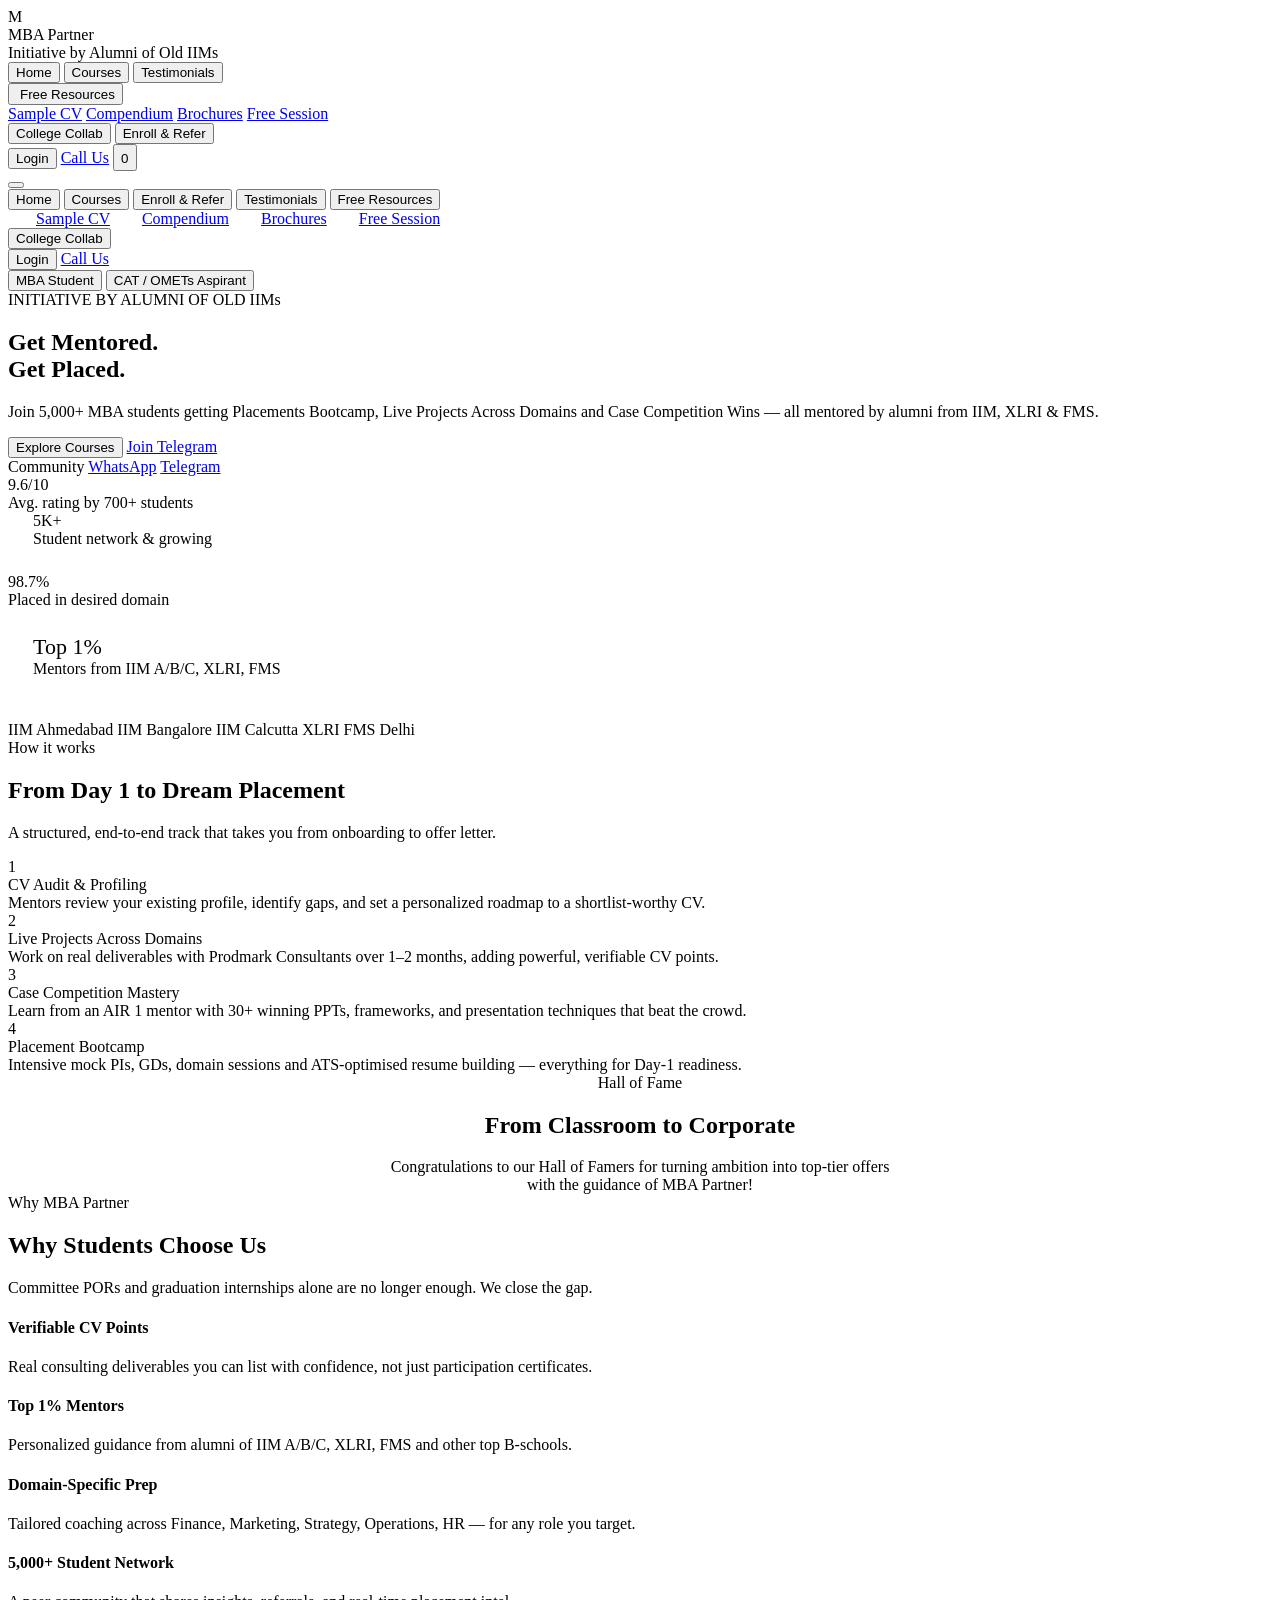
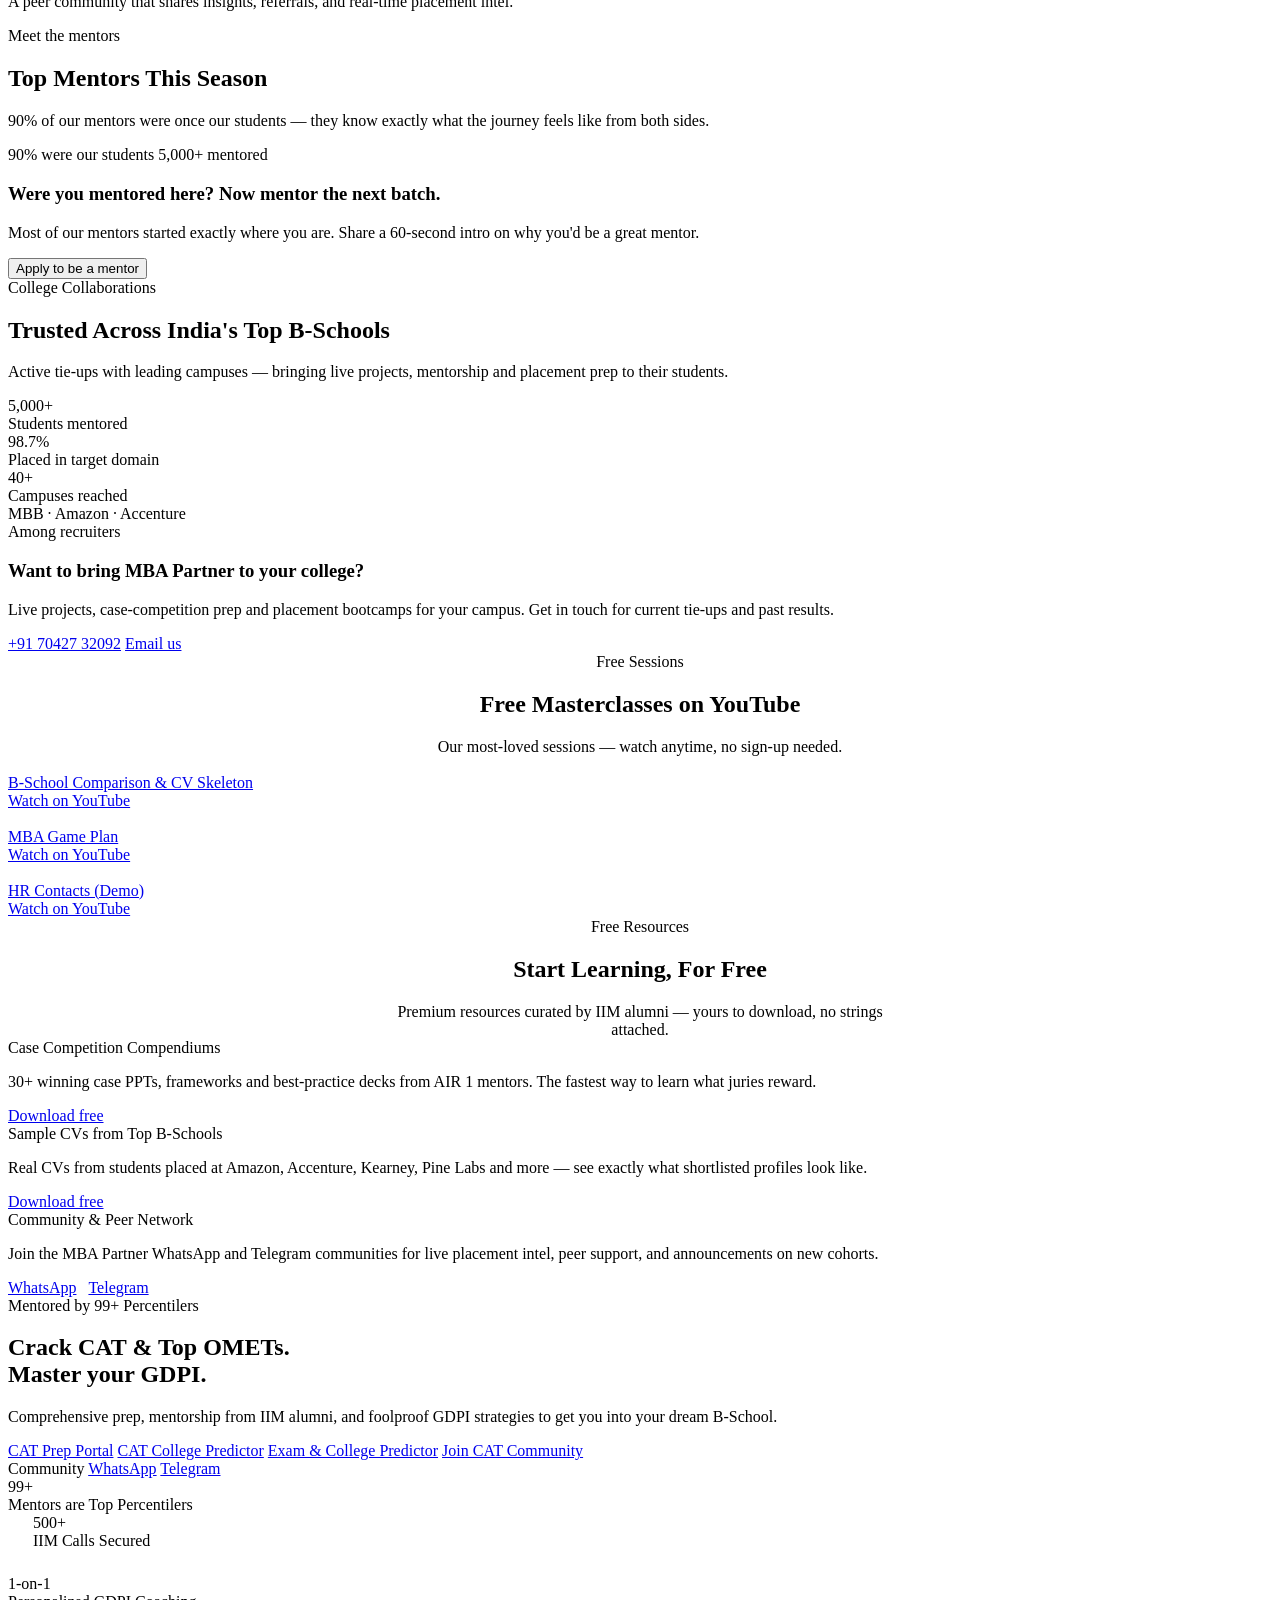
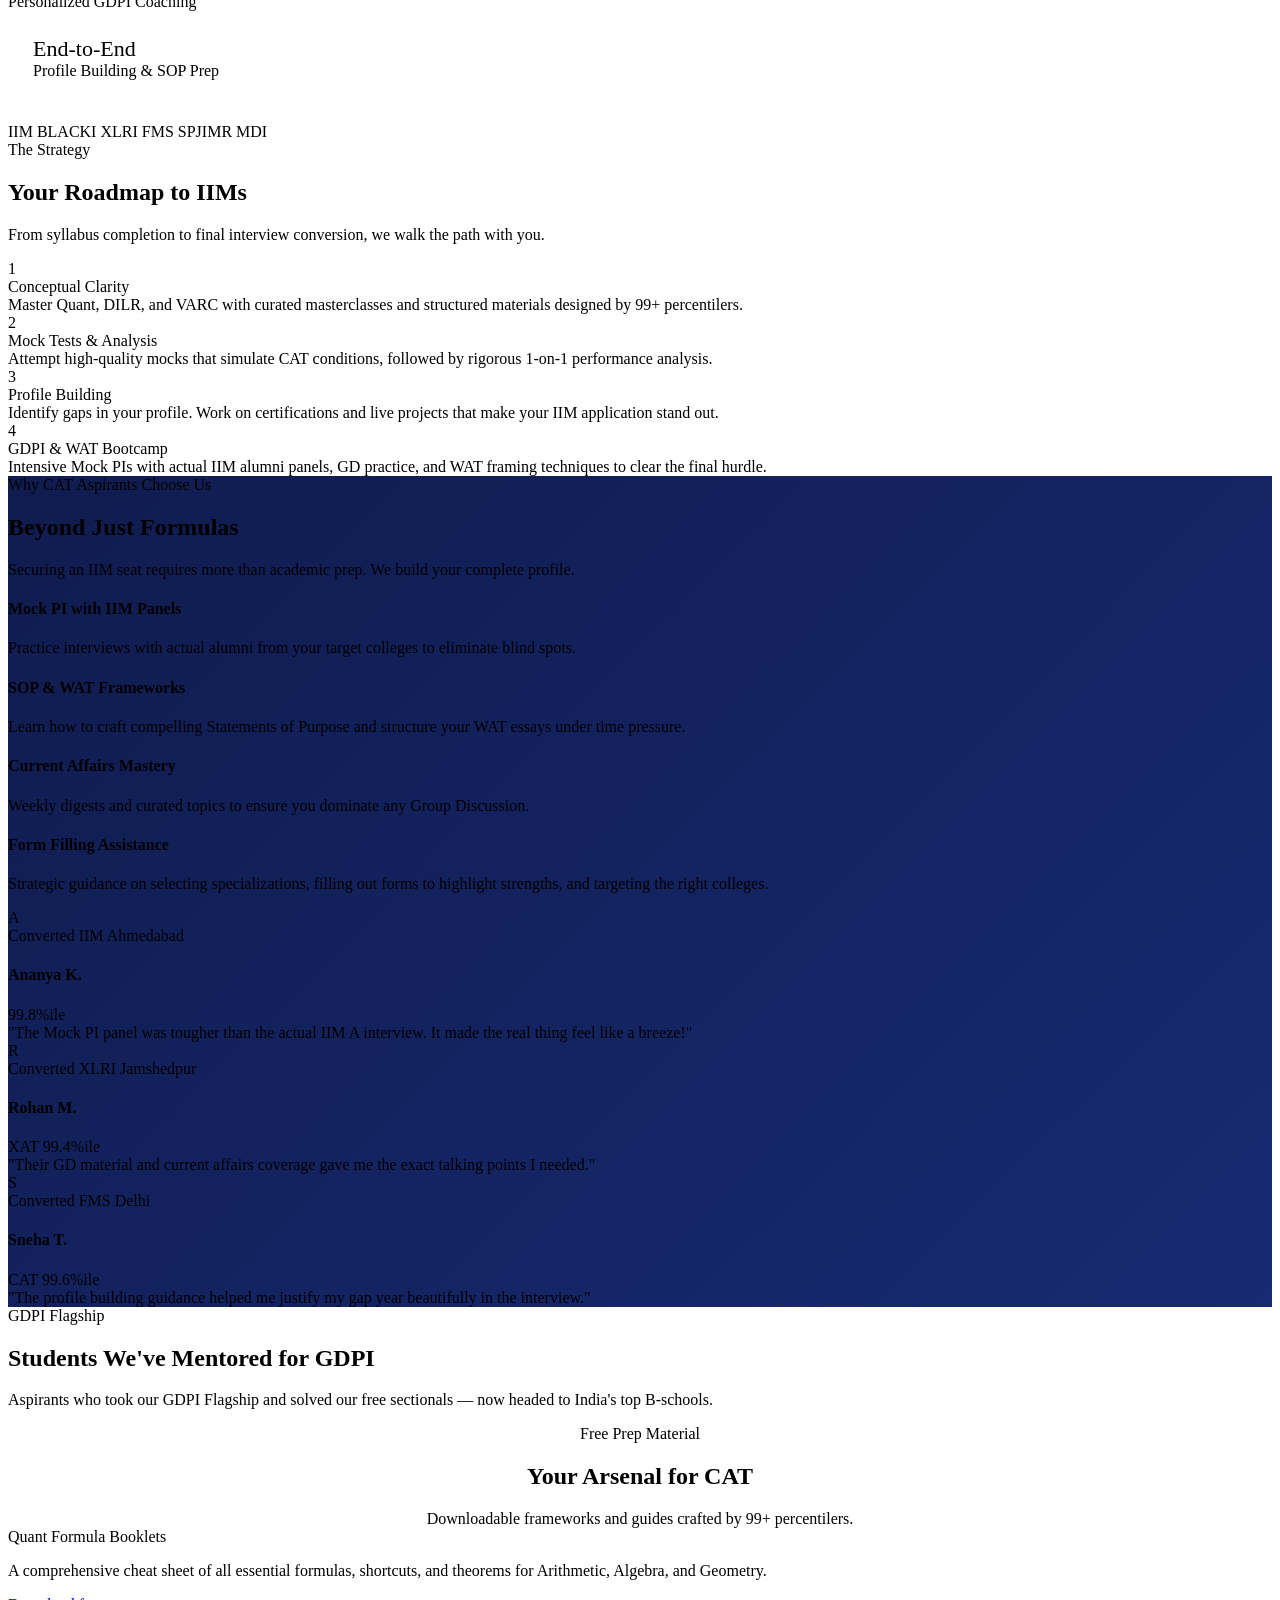
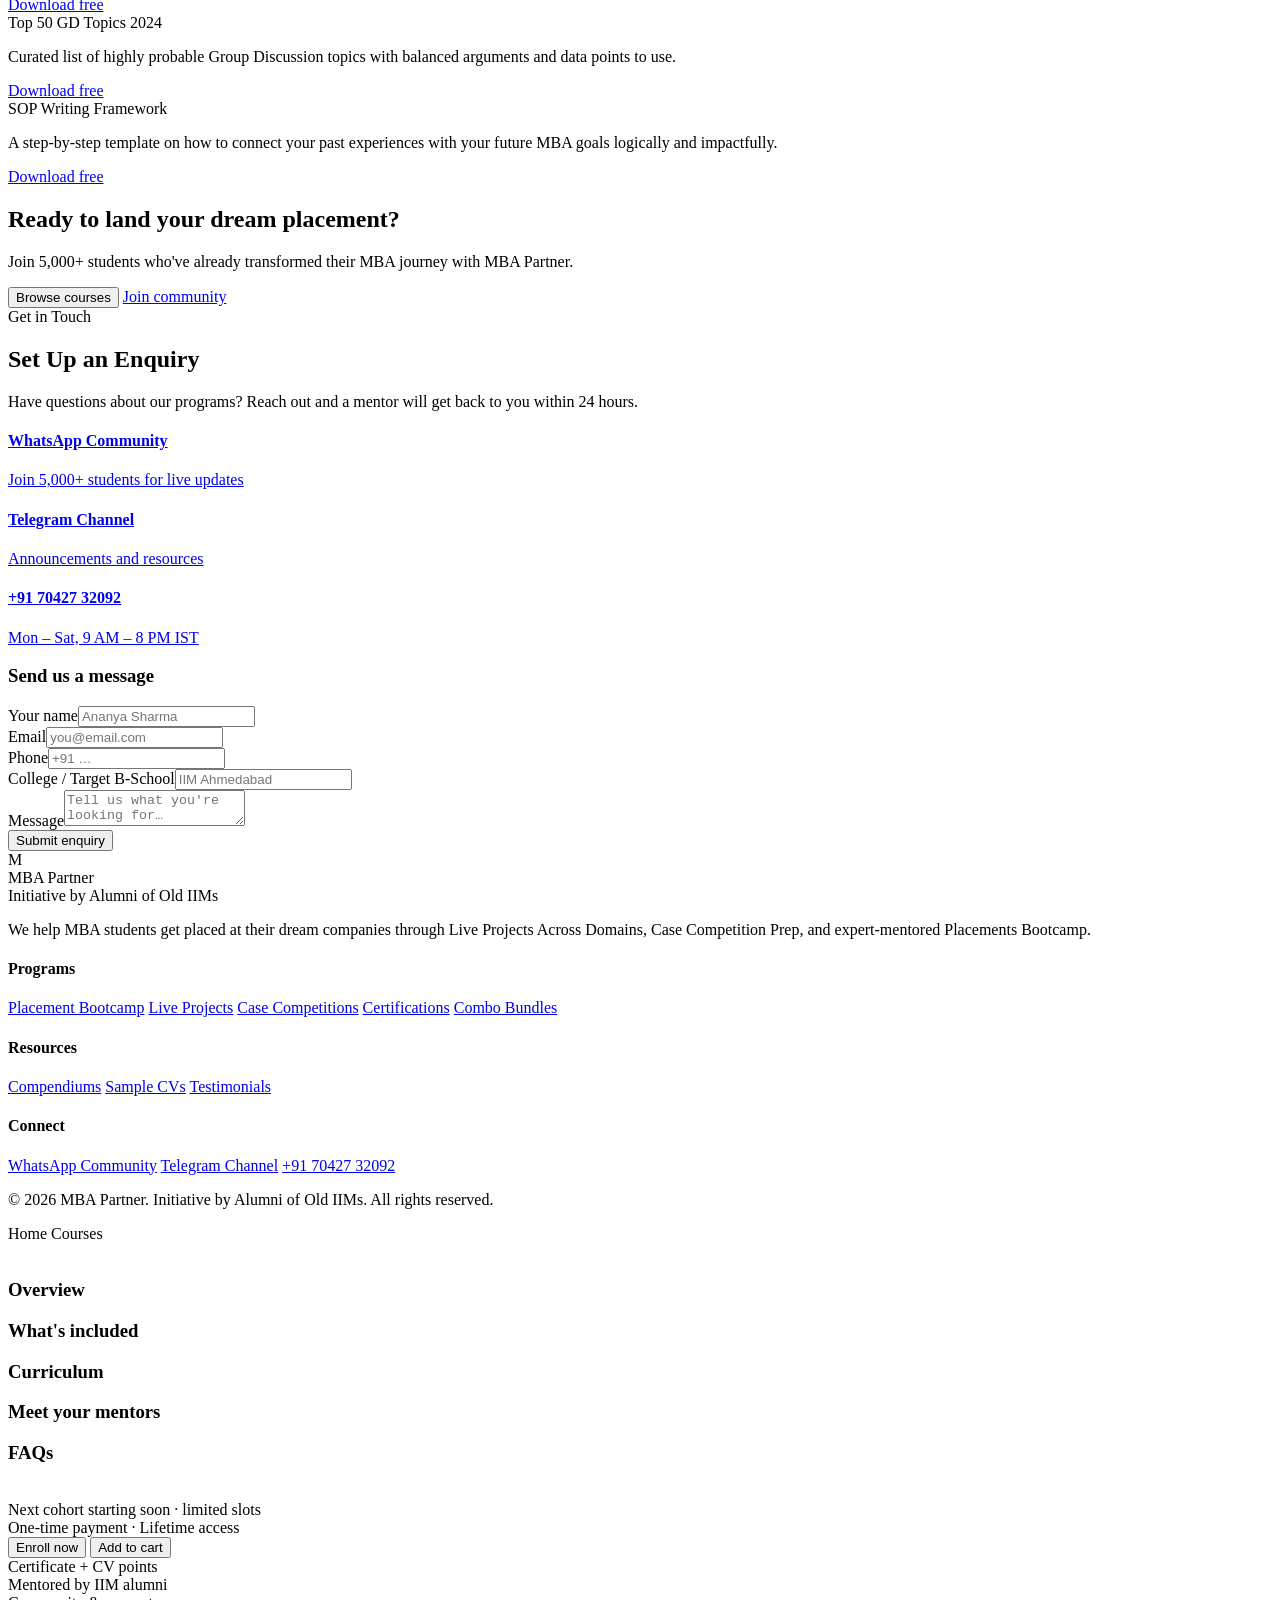
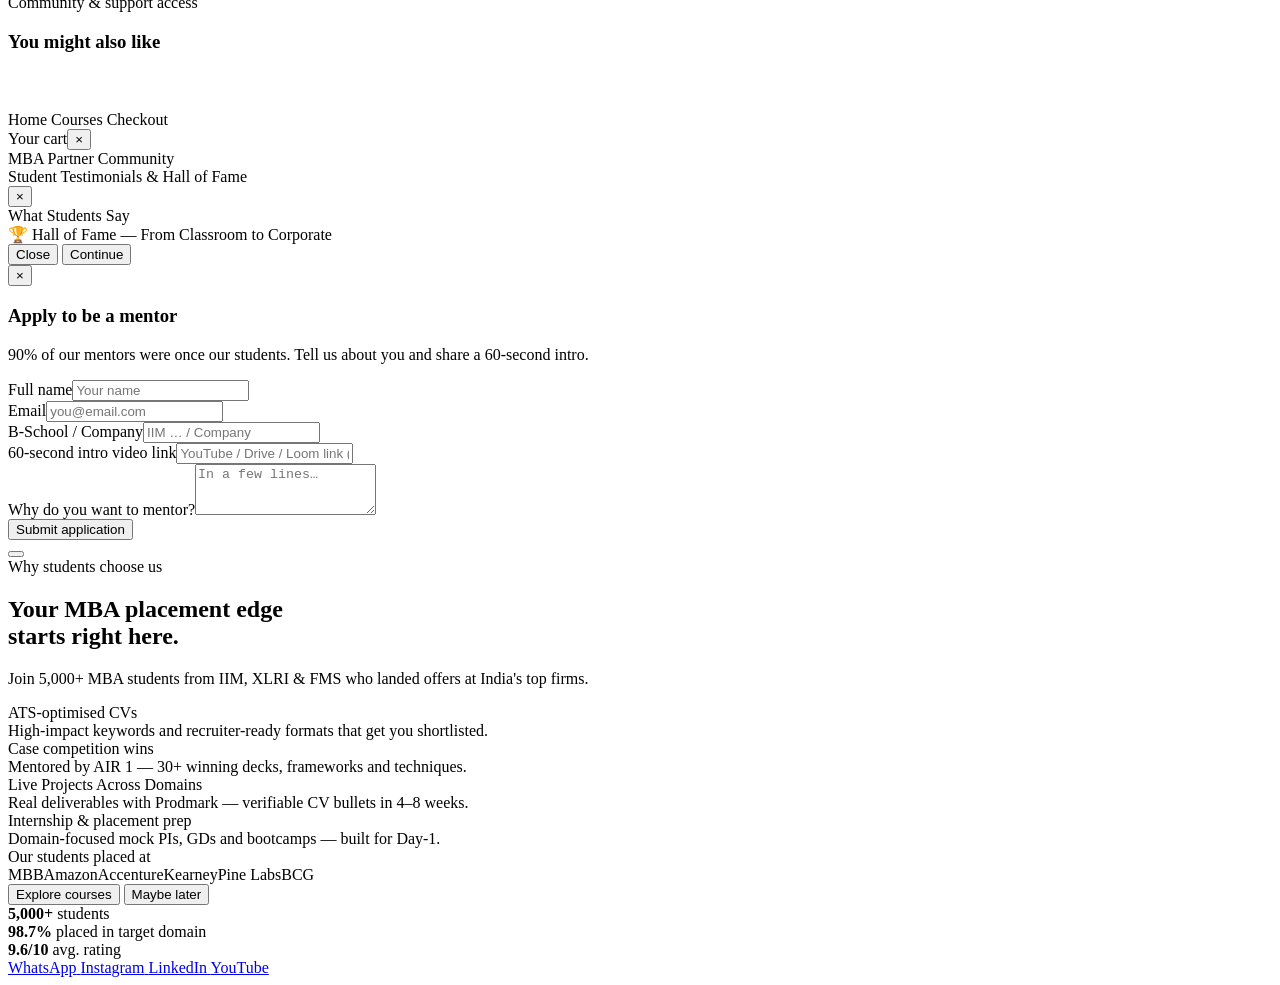
==== commit 7a3e53f9: "Update hero subtitle program order and change live consulting to live project across domains" ====
--- a/index.html
+++ b/index.html
@@ -47,6 +47,7 @@
                 class="ti ti-file-cv"></i><span>Sample CV</span></a>
             <a class="nav-free-item" href="https://documents1.netlify.app/" target="_blank"><i
                 class="ti ti-book-2"></i><span>Compendium</span></a>
+            <a class="nav-free-item" href="brochure.html"><i class="ti ti-notebook"></i><span>Brochures</span></a>
             <a class="nav-free-item" href="#free-sessions"><i class="ti ti-player-play-filled"></i><span>Free
                 Session</span></a>
           </div>
@@ -84,6 +85,7 @@
             class="ti ti-file-cv"></i> Sample CV</a>
         <a class="mobile-nav-a" href="https://documents1.netlify.app/" target="_blank" style="padding-left:28px"><i
             class="ti ti-book-2"></i> Compendium</a>
+        <a class="mobile-nav-a" href="brochure.html" style="padding-left:28px"><i class="ti ti-notebook"></i> Brochures</a>
         <a class="mobile-nav-a" href="#free-sessions" onclick="closeMobileNav()" style="padding-left:28px"><i
             class="ti ti-player-play-filled"></i> Free Session</a>
       </div>
@@ -117,8 +119,8 @@
             <div class="hero-eyebrow" style="text-transform: none;"><i class="ti ti-building-bank"></i> INITIATIVE BY
               ALUMNI OF OLD IIMs</div>
             <h1 class="hero-h1">Get Mentored.<br>Get <span class="accent">Placed.</span></h1>
-            <p class="hero-sub">Join 5,000+ MBA students getting Live Projects Across Domains, Case Competition Wins and
-              Placements Bootcamp — all mentored by alumni from IIM, XLRI & FMS.</p>
+            <p class="hero-sub">Join 5,000+ MBA students getting Placements Bootcamp, Live Projects Across Domains and
+              Case Competition Wins — all mentored by alumni from IIM, XLRI & FMS.</p>
             <div class="hero-ctas">
               <button class="btn-primary" onclick="goToCourses()"><i class="ti ti-bolt"></i> Explore Courses</button>
               <a class="btn-ghost" href="https://t.me/+IrnzgXdUKqsyOTZl" target="_blank"><i
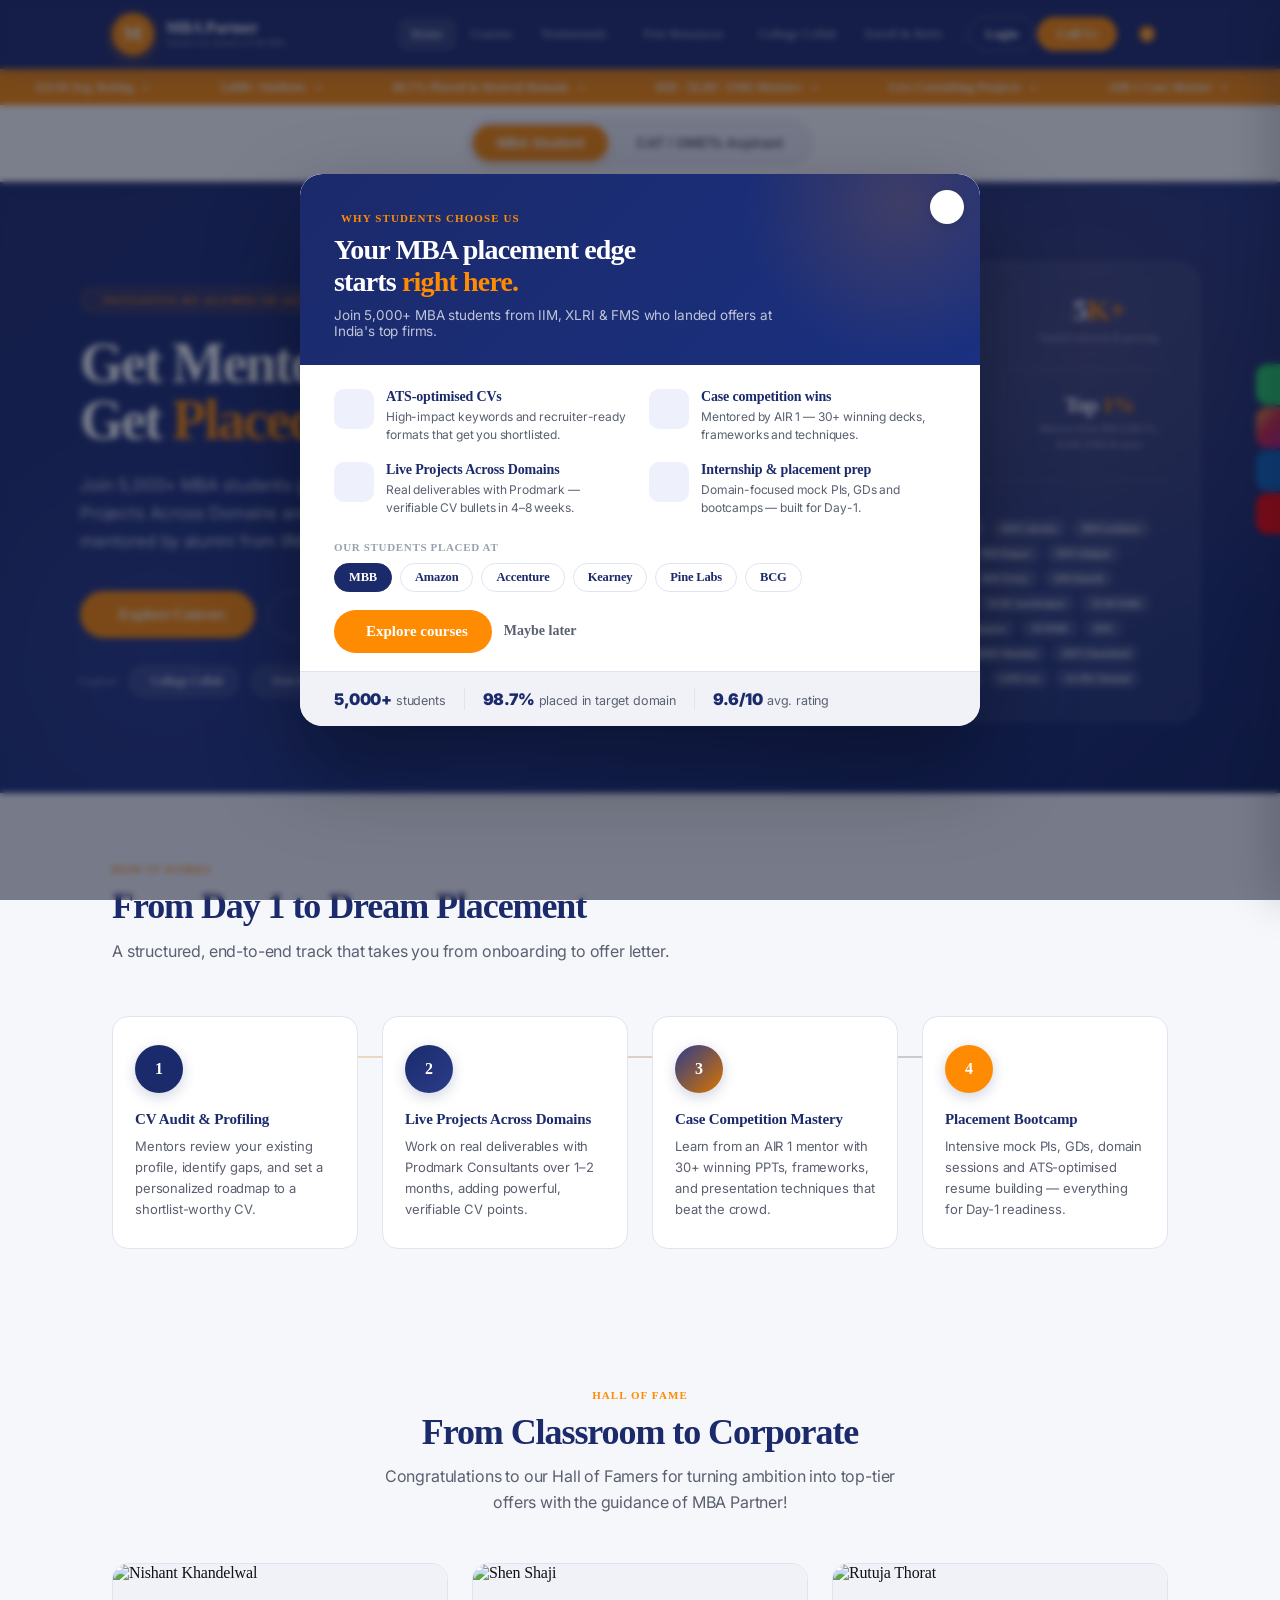
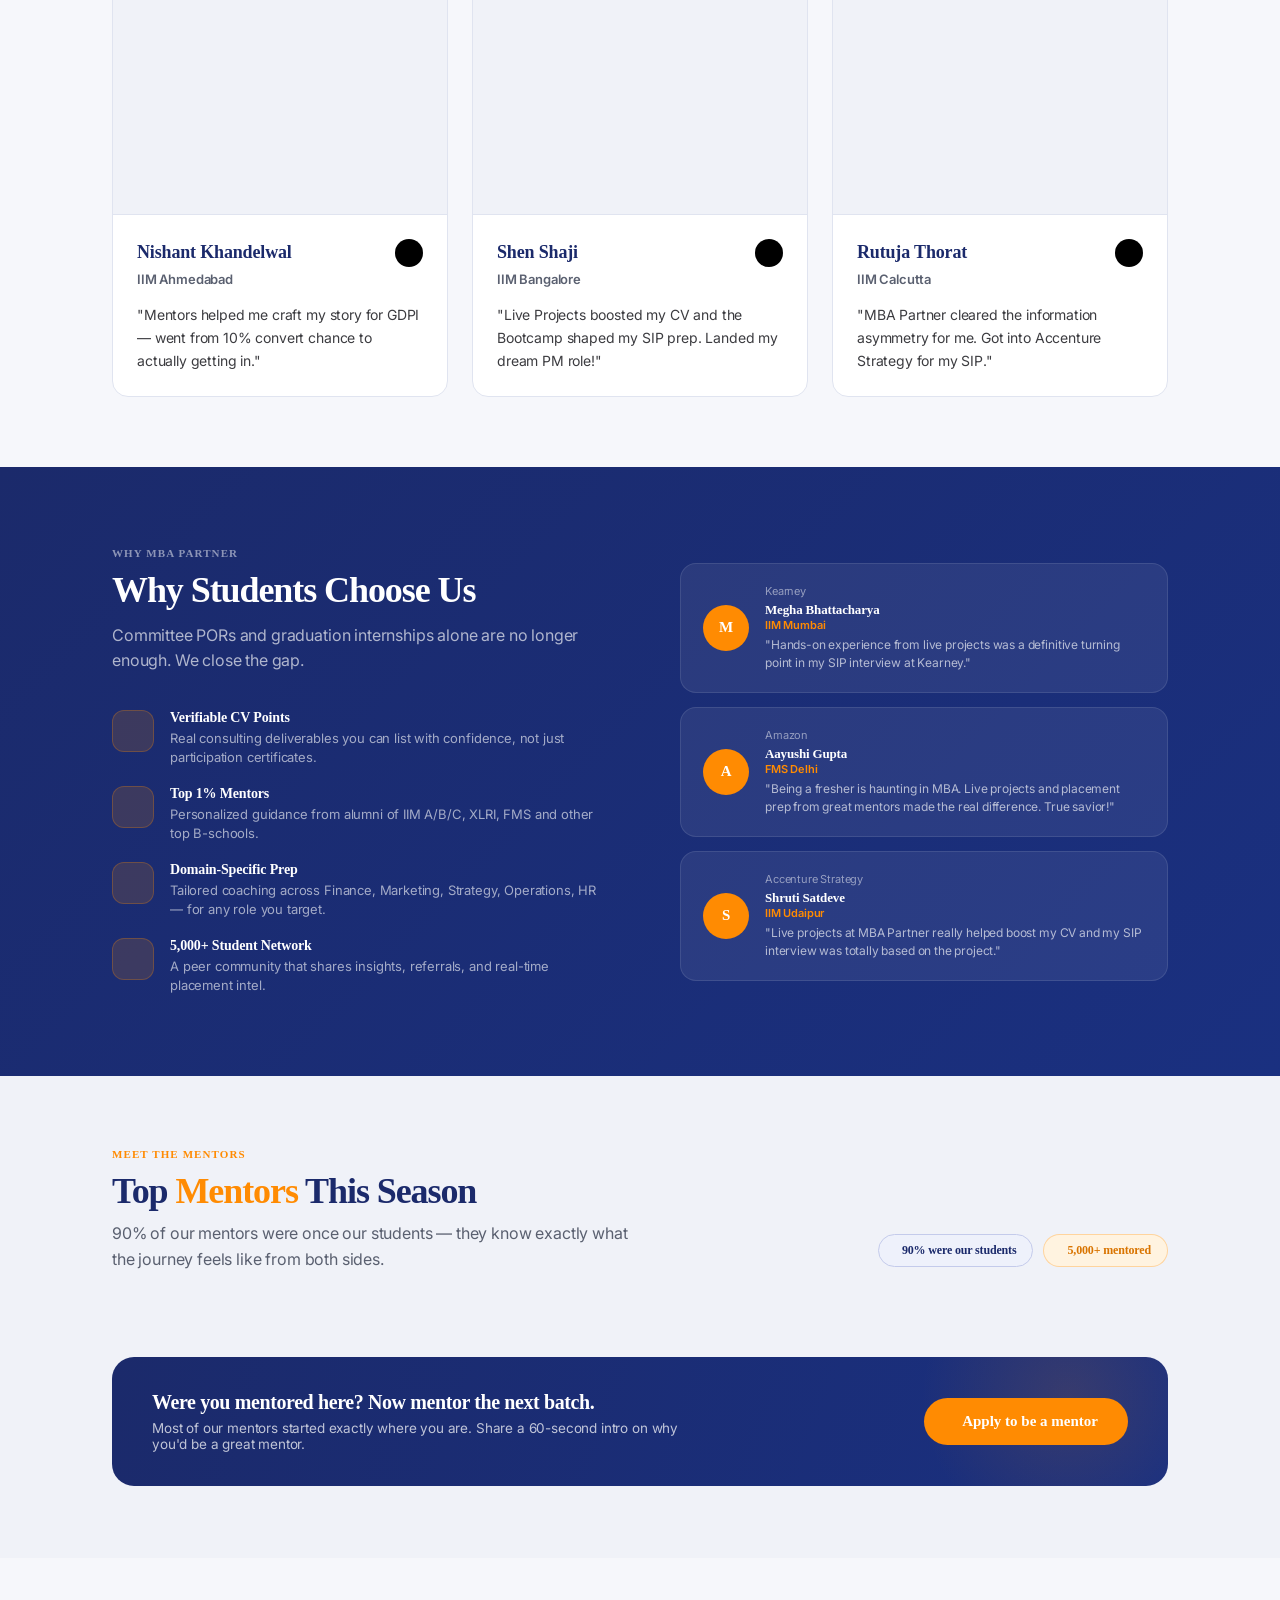
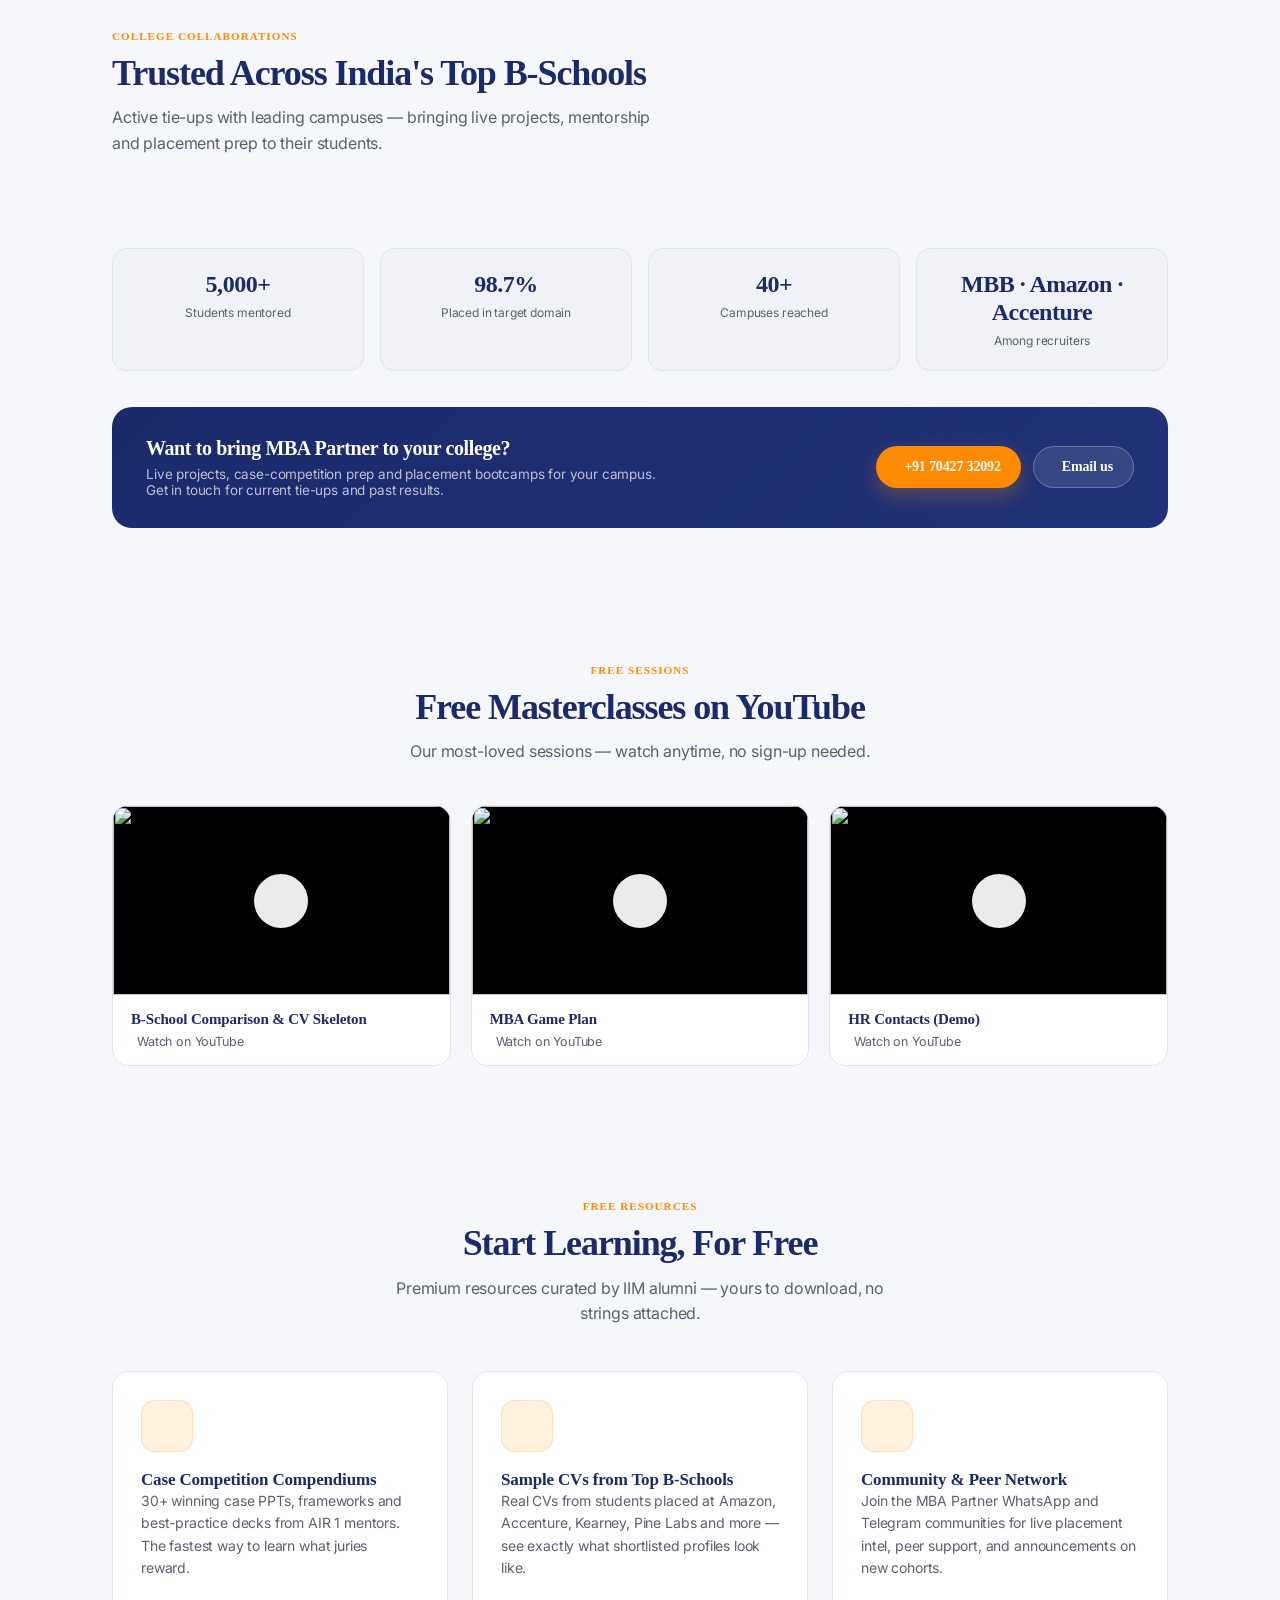
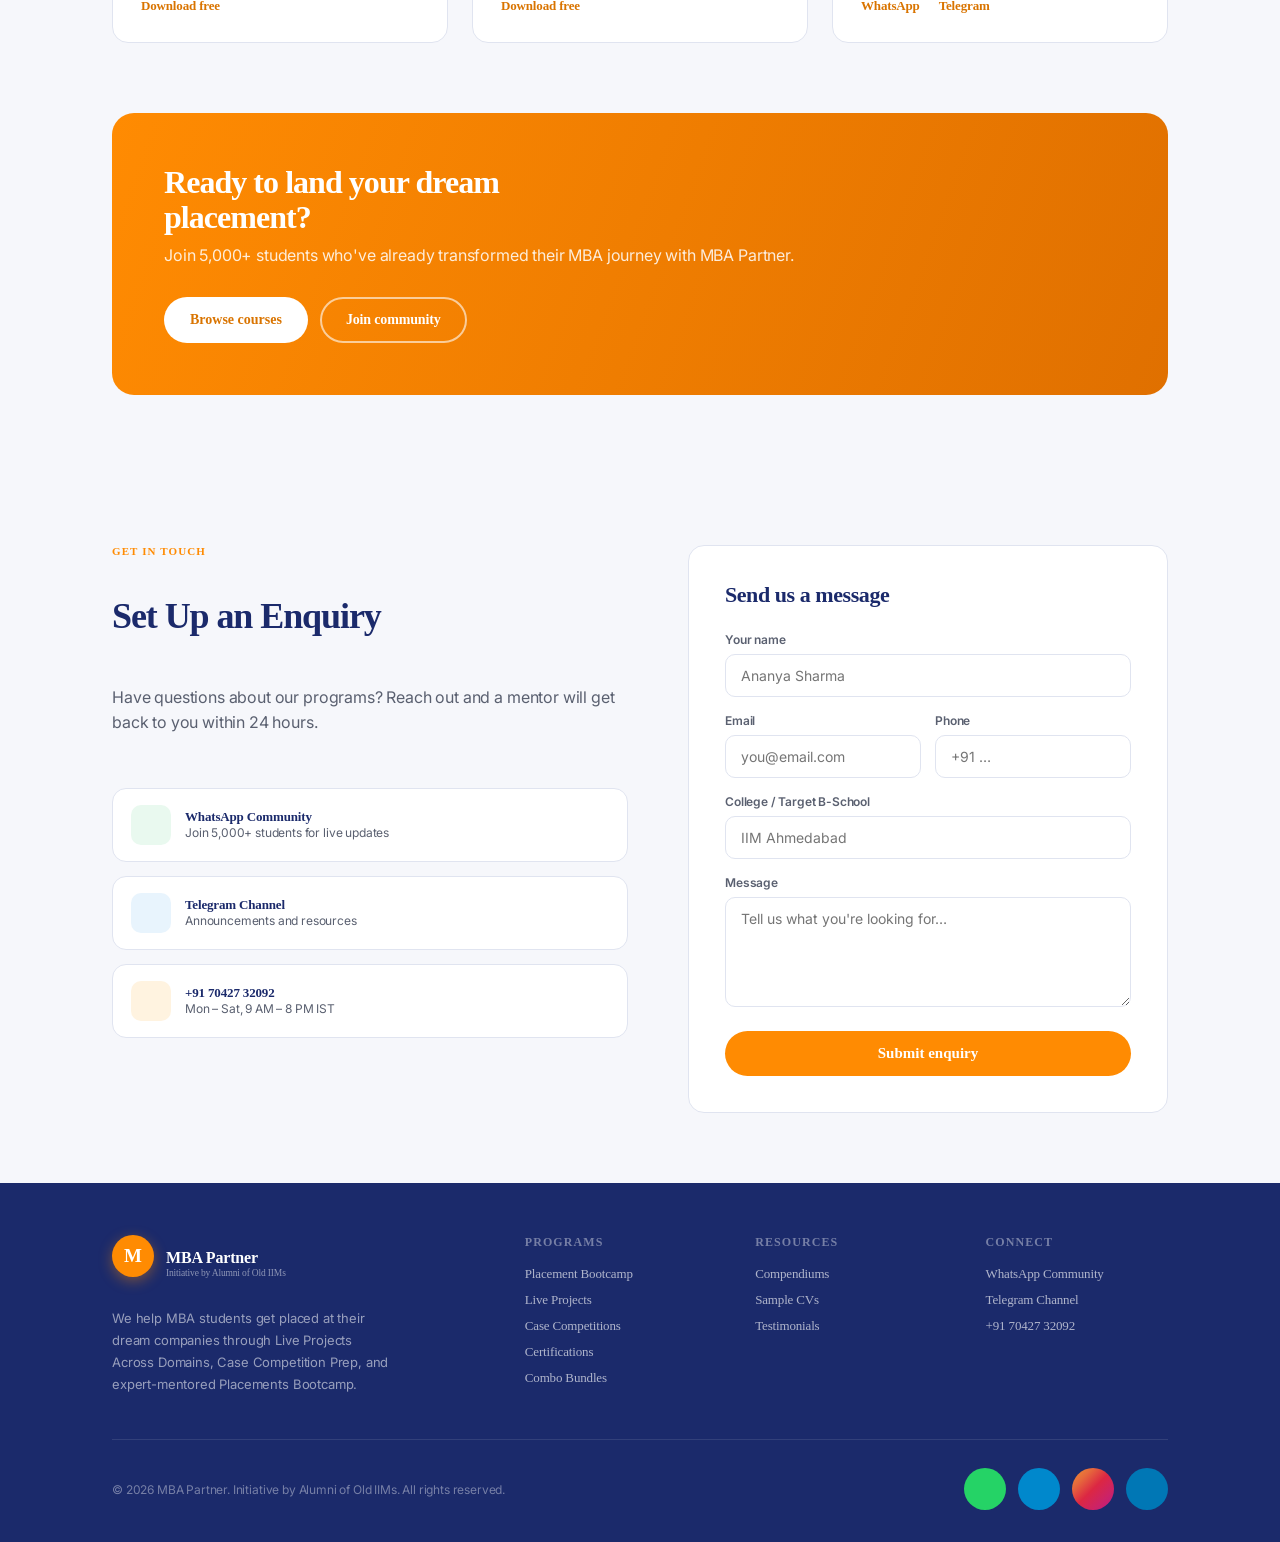
==== commit 98272550: "feat: add Enroll with a Friend flow, card CTA buttons, and expand mentor schools" ====
--- a/index.html
+++ b/index.html
@@ -43,13 +43,13 @@
               style="font-size:14px;margin-right:4px"></i>Free Resources<i
               class="ti ti-chevron-down nav-free-chev"></i></button>
           <div class="nav-free-menu">
+            <a class="nav-free-item" href="brochure.html"><i class="ti ti-notebook"></i><span>Brochures</span></a>
+            <a class="nav-free-item" href="https://documents1.netlify.app/" target="_blank"><i
+                class="ti ti-book-2"></i><span>Compendium</span></a>
+            <a class="nav-free-item" href="#free-sessions"><i class="ti ti-player-play-filled"></i><span>Free
+                Session</span></a>
             <a class="nav-free-item" href="https://documents1.netlify.app/" target="_blank"><i
                 class="ti ti-file-cv"></i><span>Sample CV</span></a>
-            <a class="nav-free-item" href="https://documents1.netlify.app/" target="_blank"><i
-                class="ti ti-book-2"></i><span>Compendium</span></a>
-            <a class="nav-free-item" href="brochure.html"><i class="ti ti-notebook"></i><span>Brochures</span></a>
-            <a class="nav-free-item" href="#free-sessions"><i class="ti ti-player-play-filled"></i><span>Free
-                Session</span></a>
           </div>
         </div>
         <button class="nav-a" onclick="window.location.href='college-collab.html'">College Collab</button>
@@ -81,13 +81,13 @@
         Resources <i class="ti ti-chevron-down" id="mobileFreeIcon"
           style="font-size:12px;transition:.2s;margin-left:auto"></i></button>
       <div class="mobile-free-sub" id="mobileFreeMenu">
+        <a class="mobile-nav-a" href="brochure.html" style="padding-left:28px"><i class="ti ti-notebook"></i> Brochures</a>
+        <a class="mobile-nav-a" href="https://documents1.netlify.app/" target="_blank" style="padding-left:28px"><i
+            class="ti ti-book-2"></i> Compendium</a>
+        <a class="mobile-nav-a" href="#free-sessions" onclick="closeMobileNav()" style="padding-left:28px"><i
+            class="ti ti-player-play-filled"></i> Free Session</a>
         <a class="mobile-nav-a" href="https://documents1.netlify.app/" target="_blank" style="padding-left:28px"><i
             class="ti ti-file-cv"></i> Sample CV</a>
-        <a class="mobile-nav-a" href="https://documents1.netlify.app/" target="_blank" style="padding-left:28px"><i
-            class="ti ti-book-2"></i> Compendium</a>
-        <a class="mobile-nav-a" href="brochure.html" style="padding-left:28px"><i class="ti ti-notebook"></i> Brochures</a>
-        <a class="mobile-nav-a" href="#free-sessions" onclick="closeMobileNav()" style="padding-left:28px"><i
-            class="ti ti-player-play-filled"></i> Free Session</a>
       </div>
       <button class="mobile-nav-a" onclick="window.location.href='college-collab.html';closeMobileNav()">College
         Collab</button>
@@ -123,15 +123,14 @@
               Case Competition Wins — all mentored by alumni from IIM, XLRI & FMS.</p>
             <div class="hero-ctas">
               <button class="btn-primary" onclick="goToCourses()"><i class="ti ti-bolt"></i> Explore Courses</button>
-              <a class="btn-ghost" href="https://t.me/+IrnzgXdUKqsyOTZl" target="_blank"><i
-                  class="ti ti-brand-telegram"></i> Join Telegram</a>
+              <a class="btn-ghost" href="testimonials.html"><i class="ti ti-star"></i> Testimonials</a>
             </div>
             <div class="hero-social">
-              <span class="hero-social-lbl">Community</span>
-              <a class="social-chip" href="https://chat.whatsapp.com/EdyvGJbQoV9Jj6eC0slSx9" target="_blank"><i
-                  class="ti ti-brand-whatsapp"></i> WhatsApp</a>
-              <a class="social-chip" href="https://t.me/+IrnzgXdUKqsyOTZl" target="_blank"><i
-                  class="ti ti-brand-telegram"></i> Telegram</a>
+              <span class="hero-social-lbl">Explore</span>
+              <a class="social-chip" href="college-collab.html"><i
+                  class="ti ti-school"></i> College Collab</a>
+              <a class="social-chip" href="brochure.html"><i
+                  class="ti ti-book-download"></i> Free Material</a>
             </div>
           </div>
           <div class="hero-card">
@@ -151,18 +150,43 @@
               <div class="stat-item"
                 style="padding-top:24px;border-top:1px solid rgba(255,255,255,.12);border-left:1px solid rgba(255,255,255,.12);padding-left:24px">
                 <div class="stat-num" style="font-size:22px">Top<span class="stat-accent"> 1%</span></div>
-                <div class="stat-lbl">Mentors from IIM A/B/C, XLRI, FMS</div>
+                <div class="stat-lbl">Mentors from IIM A/B/C/L, XLRI, FMS &amp; more</div>
               </div>
               <div style="grid-column:1/-1;border-top:1px solid rgba(255,255,255,.12);padding-top:18px;margin-top:4px">
                 <div
                   style="font-size:11px;color:rgba(255,255,255,.4);margin-bottom:8px;font-weight:600;letter-spacing:.05em">
-                  MENTOR SCHOOLS</div>
+                  20+ MENTOR SCHOOLS</div>
                 <div class="school-pills">
                   <span class="school-pill">IIM Ahmedabad</span>
                   <span class="school-pill">IIM Bangalore</span>
                   <span class="school-pill">IIM Calcutta</span>
-                  <span class="school-pill">XLRI</span>
+                  <span class="school-pill">IIM Lucknow</span>
+                  <span class="school-pill">IIM Kozhikode</span>
+                  <span class="school-pill">IIM Indore</span>
+                  <span class="school-pill">IIM Raipur</span>
+                  <span class="school-pill">IIM Udaipur</span>
+                  <span class="school-pill">IIM Kashipur</span>
+                  <span class="school-pill">IIM Shillong</span>
+                  <span class="school-pill">IIM Trichy</span>
+                  <span class="school-pill">IIM Ranchi</span>
+                  <span class="school-pill">IIM Jammu</span>
+                  <span class="school-pill">IIM Sambalpur</span>
+                  <span class="school-pill">XLRI Jamshedpur</span>
+                  <span class="school-pill">XLRI Delhi</span>
                   <span class="school-pill">FMS Delhi</span>
+                  <span class="school-pill">JBIMS</span>
+                  <span class="school-pill">MDI Gurgaon</span>
+                  <span class="school-pill">SPJIMR</span>
+                  <span class="school-pill">DSE</span>
+                  <span class="school-pill">IIFT Delhi</span>
+                  <span class="school-pill">SIBM Pune</span>
+                  <span class="school-pill">NMIMS Mumbai</span>
+                  <span class="school-pill">IMT Ghaziabad</span>
+                  <span class="school-pill">SCMHRD</span>
+                  <span class="school-pill">XIMB</span>
+                  <span class="school-pill">TAPMI</span>
+                  <span class="school-pill">GIM Goa</span>
+                  <span class="school-pill">GLIM Chennai</span>
                 </div>
               </div>
             </div>
--- a/css/home.css
+++ b/css/home.css
@@ -0,0 +1,707 @@
+*{box-sizing:border-box;margin:0;padding:0}
+:root{
+  --navy:#1B2A6B;--navy2:#223278;--navy-light:#2B3D8A;
+  --orange:#FF8B02;--orange-dark:#D97400;--orange-light:#FFF3E0;
+  --star:#E59819;--ink:#111114;--ink2:#5A6070;--ink3:#9AA0B0;
+  --bg:#F6F7FB;--surface:#fff;--surface2:#F0F2F8;
+  --line:#E0E4F0;--green:#1A7F4B;
+  --r:16px;--r-sm:10px;
+  --ease:cubic-bezier(.4,0,.2,1);
+}
+body{font-family:var(--font-sans);background:var(--bg);color:var(--ink);-webkit-font-smoothing:antialiased;letter-spacing:-.01em;overflow-x:hidden}
+a{text-decoration:none;color:inherit}
+button{cursor:pointer}
+.wrap{max-width:1120px;margin:0 auto;padding:0 32px}
+:focus-visible{outline:2px solid var(--orange);outline-offset:3px;border-radius:4px}
+
+@keyframes wordUp{from{opacity:0;transform:translateY(28px)}to{opacity:1;transform:none}}
+@keyframes fadeUp{from{opacity:0;transform:translateY(16px)}to{opacity:1;transform:none}}
+@keyframes shimmer{0%{background-position:-200% 0}100%{background-position:200% 0}}
+@keyframes tickerScroll{0%{transform:translateX(0)}100%{transform:translateX(-50%)}}
+@keyframes pulse{0%,100%{opacity:1}50%{opacity:.6}}
+.reveal{opacity:0;transform:translateY(22px);transition:opacity .6s var(--ease),transform .6s var(--ease)}
+.reveal.in{opacity:1;transform:none}
+@media(prefers-reduced-motion:reduce){.reveal{animation:none!important;opacity:1!important;transform:none!important}}
+
+/* ===== NAV ===== */
+.nav{position:sticky;top:0;z-index:100;background:var(--navy);border-bottom:1px solid rgba(255,255,255,.08);box-shadow:0 2px 20px rgba(27,42,107,.25)}
+.nav-in{display:flex;align-items:center;gap:18px;height:68px}
+.brand{display:flex;align-items:center;gap:12px;cursor:pointer;flex-shrink:0}
+.brand-mark{width:42px;height:42px;background:var(--orange);border-radius:50%;display:flex;align-items:center;justify-content:center;color:#fff;font-weight:900;font-size:19px;box-shadow:0 4px 14px rgba(255,139,2,.4)}
+.brand-text{display:flex;flex-direction:column;line-height:1.15}
+.brand-name{font-size:16px;font-weight:800;letter-spacing:-.01em;color:#fff}
+.brand-tag{font-size:9.5px;color:rgba(255,255,255,.5);font-weight:500}
+.nav-links{display:flex;align-items:center;gap:2px;margin-left:auto}
+.nav-a{font-size:13px;font-weight:500;color:rgba(255,255,255,.75);padding:8px 13px;border-radius:8px;cursor:pointer;border:none;background:transparent;font-family:inherit;transition:color .2s;white-space:nowrap}
+.nav-a:hover,.nav-a.active-link{color:#fff}
+.nav-a.active-link{background:rgba(255,255,255,.1)}
+.nav-sep{width:1px;height:22px;background:rgba(255,255,255,.15);margin:0 4px}
+.nav-call{font-size:13px;font-weight:700;background:var(--orange);color:#fff;padding:9px 20px;border-radius:30px;border:none;cursor:pointer;font-family:inherit;transition:.2s;white-space:nowrap}
+.nav-call:hover{background:var(--orange-dark);transform:translateY(-1px)}
+.nav-login{font-size:13px;font-weight:600;color:#fff;padding:8px 16px;border-radius:30px;border:1px solid rgba(255,255,255,.3);cursor:pointer;font-family:inherit;background:transparent;transition:.2s}
+.nav-login:hover{border-color:rgba(255,255,255,.6);background:rgba(255,255,255,.08)}
+.cart-btn{display:flex;align-items:center;gap:7px;font-size:13px;font-weight:500;color:rgba(255,255,255,.8);padding:8px 13px;cursor:pointer;border:none;background:transparent;font-family:inherit;position:relative}
+.cart-btn:hover{color:#fff}
+.cart-count{background:var(--orange);color:#fff;font-size:10px;font-weight:700;min-width:16px;height:16px;border-radius:8px;display:flex;align-items:center;justify-content:center;padding:0 4px}
+.mobile-menu-btn{display:none;align-items:center;justify-content:center;padding:8px;background:transparent;border:none;color:rgba(255,255,255,.8);font-size:22px}
+.mobile-nav{display:none;background:var(--navy2);border-top:1px solid rgba(255,255,255,.1);padding:16px 18px 20px;flex-direction:column;gap:6px}
+.mobile-nav.open{display:flex}
+.mobile-nav-a{font-size:14px;font-weight:500;color:rgba(255,255,255,.8);padding:11px 14px;border-radius:10px;border:none;background:transparent;font-family:inherit;text-align:left}
+.mobile-nav-a:hover{background:rgba(255,255,255,.08);color:#fff}
+.mobile-nav-btns{display:flex;gap:10px;margin-top:8px}
+
+/* ===== TICKER ===== */
+.ticker{background:var(--orange);overflow:hidden;height:36px;display:flex;align-items:center}
+.ticker-inner{display:flex;white-space:nowrap;animation:tickerScroll 28s linear infinite}
+.ticker-item{font-size:12px;font-weight:700;color:#fff;padding:0 36px;display:flex;align-items:center;gap:10px;letter-spacing:.02em}
+.ticker-dot{width:5px;height:5px;background:rgba(255,255,255,.5);border-radius:50%;display:inline-block}
+
+/* ===== PERSONA TOGGLE ===== */
+.persona-strip{background:var(--surface);border-bottom:1px solid var(--line);padding:14px 0;display:flex;justify-content:center;position:sticky;top:68px;z-index:90;box-shadow:0 4px 20px rgba(0,0,0,.03)}
+.persona-toggle{background:var(--surface2);padding:5px;border-radius:40px;display:inline-flex;gap:4px;border:1px solid var(--line)}
+.persona-btn{padding:10px 24px;border-radius:30px;font-size:14px;font-weight:700;color:var(--ink2);background:transparent;border:none;cursor:pointer;transition:all .3s var(--ease)}
+.persona-btn:hover{color:var(--navy)}
+.persona-btn.active{background:var(--orange);color:#fff;box-shadow:0 4px 12px rgba(255,139,2,.25)}
+.persona-view{display:none}
+.persona-view.active{display:block;animation:fadeUp .4s var(--ease)}
+
+/* ===== HERO ===== */
+.hero{background:linear-gradient(140deg,var(--navy) 0%,#1a3080 60%,#0f1f5a 100%);position:relative;overflow:hidden;padding:0}
+.hero-grid{display:grid;grid-template-columns:1fr 420px;min-height:580px;align-items:center;gap:60px;padding:80px 0 72px}
+.hero-content{position:relative;z-index:2}
+.hero-eyebrow{display:inline-flex;align-items:center;gap:8px;font-size:11px;font-weight:700;color:var(--orange);text-transform:uppercase;letter-spacing:.12em;margin-bottom:22px;background:rgba(255,139,2,.1);border:1px solid rgba(255,139,2,.25);padding:6px 14px;border-radius:30px}
+.hero-eyebrow i{font-size:14px}
+.hero-h1{font-size:56px;font-weight:900;line-height:1.02;letter-spacing:-.04em;color:#fff;margin-bottom:22px}
+.hero-h1 .accent{color:var(--orange)}
+.hero-sub{font-size:17px;color:rgba(255,255,255,.75);line-height:1.65;max-width:520px;font-weight:400;margin-bottom:36px;font-family:'Inter',sans-serif}
+.hero-ctas{display:flex;align-items:center;gap:14px;flex-wrap:wrap}
+.btn-primary{font-size:15px;font-weight:700;background:var(--orange);color:#fff;padding:15px 30px;border-radius:30px;border:none;cursor:pointer;font-family:inherit;transition:.22s;display:inline-flex;align-items:center;gap:9px}
+.btn-primary:hover{background:var(--orange-dark);transform:translateY(-2px);box-shadow:0 8px 24px rgba(255,139,2,.35)}
+.btn-ghost{font-size:14px;font-weight:600;color:rgba(255,255,255,.85);padding:14px 24px;border-radius:30px;border:1px solid rgba(255,255,255,.25);cursor:pointer;font-family:inherit;background:transparent;transition:.22s;display:inline-flex;align-items:center;gap:8px}
+.btn-ghost:hover{border-color:rgba(255,255,255,.6);background:rgba(255,255,255,.08)}
+.hero-social{display:flex;align-items:center;gap:12px;margin-top:28px;flex-wrap:wrap}
+.hero-social-lbl{font-size:12px;color:rgba(255,255,255,.45);font-weight:500}
+.social-chip{display:inline-flex;align-items:center;gap:7px;font-size:12px;font-weight:600;color:rgba(255,255,255,.8);background:rgba(255,255,255,.1);border:1px solid rgba(255,255,255,.15);padding:7px 14px;border-radius:20px;transition:.2s;text-decoration:none}
+.social-chip:hover{background:rgba(255,255,255,.15);color:#fff}
+.social-chip i{font-size:15px}
+.hero-card{position:relative;z-index:2}
+
+/* Hero Image Addition */
+.hero-img-wrap{border-radius:24px;overflow:hidden;box-shadow:0 24px 60px rgba(10,15,40,.4);margin-bottom:-50px;position:relative;z-index:1;aspect-ratio:4/3;border:1px solid rgba(255,255,255,.1)}
+.hero-img-wrap img{width:100%;height:100%;object-fit:cover;display:block}
+
+.stats-panel{position:relative;z-index:2;background:rgba(255,255,255,.07);backdrop-filter:blur(20px);border:1px solid rgba(255,255,255,.12);border-radius:22px;padding:32px 28px;display:grid;grid-template-columns:1fr 1fr;gap:24px}
+.stat-item{text-align:center}
+.stat-num{font-size:30px;font-weight:900;letter-spacing:-.04em;color:#fff;line-height:1}
+.stat-num .stat-accent{color:var(--orange)}
+.stat-lbl{font-size:11px;color:rgba(255,255,255,.55);margin-top:5px;font-weight:500;line-height:1.4}
+.stat-divider-h{border-left:1px solid rgba(255,255,255,.12);grid-column:2;grid-row:1/3}
+.stats-panel-ft{margin-top:22px;padding-top:18px;border-top:1px solid rgba(255,255,255,.1);display:flex;align-items:center;gap:10px}
+.school-pills{display:flex;flex-wrap:wrap;gap:6px}
+.school-pill{font-size:10px;font-weight:700;color:rgba(255,255,255,.8);background:rgba(255,255,255,.12);padding:4px 10px;border-radius:20px}
+.hero-bg-glow{position:absolute;inset:0;pointer-events:none;overflow:hidden}
+.hero-bg-glow::before{content:"";position:absolute;width:700px;height:700px;background:radial-gradient(circle,rgba(255,139,2,.12) 0%,transparent 65%);top:-200px;right:-150px;border-radius:50%}
+.hero-bg-glow::after{content:"";position:absolute;width:500px;height:500px;background:radial-gradient(circle,rgba(43,61,138,.5) 0%,transparent 65%);bottom:-100px;left:-100px;border-radius:50%}
+
+/* ===== TRUST STRIP ===== */
+.trust-sec{padding:40px 0}
+.trust-grid{display:grid;grid-template-columns:repeat(4,1fr);gap:1px;background:var(--line);border-radius:var(--r);overflow:hidden;border:1px solid var(--line)}
+.trust-cell{background:var(--surface);padding:28px 20px;text-align:center}
+.trust-num{font-size:28px;font-weight:900;letter-spacing:-.04em;color:var(--navy)}
+.trust-lbl{font-size:12px;color:var(--ink2);margin-top:5px;font-weight:500;line-height:1.4}
+
+/* ===== SECTION LABELS ===== */
+.sec-label{font-size:11px;font-weight:700;text-transform:uppercase;letter-spacing:.1em;color:var(--orange);margin-bottom:12px}
+.sec-h{font-size:36px;font-weight:800;letter-spacing:-.03em;color:var(--navy);line-height:1.1}
+.sec-sub{font-size:16px;color:var(--ink2);line-height:1.6;margin-top:12px;font-family:'Inter',sans-serif}
+
+/* ===== HOW IT WORKS ===== */
+.how-sec{padding:70px 0}
+.how-header{max-width:560px;margin-bottom:52px}
+.steps-grid{display:grid;grid-template-columns:repeat(4,1fr);gap:24px;position:relative}
+.steps-grid::before{content:"";position:absolute;top:40px;left:60px;right:60px;height:2px;background:linear-gradient(90deg,var(--orange),var(--navy));z-index:0;opacity:.25}
+.step-card{background:var(--surface);border:1px solid var(--line);border-radius:var(--r);padding:28px 22px;position:relative;z-index:1}
+.step-num{width:48px;height:48px;border-radius:50%;background:var(--navy);color:#fff;font-size:16px;font-weight:800;display:flex;align-items:center;justify-content:center;margin-bottom:18px;box-shadow:0 4px 14px rgba(27,42,107,.2)}
+.step-card:nth-child(2) .step-num{background:linear-gradient(135deg,var(--navy),var(--navy-light))}
+.step-card:nth-child(3) .step-num{background:linear-gradient(135deg,var(--navy-light),var(--orange-dark))}
+.step-card:nth-child(4) .step-num{background:var(--orange)}
+.step-icon{font-size:22px;margin-bottom:6px;display:block;color:var(--orange)}
+.step-title{font-size:15px;font-weight:700;color:var(--navy);margin-bottom:8px}
+.step-body{font-size:13px;color:var(--ink2);line-height:1.6;font-family:'Inter',sans-serif}
+
+/* ===== HALL OF FAME ===== */
+.hof-sec{padding:70px 0}
+.hof-header{text-align:center;margin-bottom:48px}
+.hof-grid{display:grid;grid-template-columns:repeat(3,1fr);gap:24px}
+.hof-card{background:var(--surface);border:1px solid var(--line);border-radius:16px;display:flex;flex-direction:column;overflow:hidden;transition:transform .25s var(--ease),box-shadow .25s var(--ease)}
+.hof-card:hover{transform:translateY(-6px);box-shadow:0 20px 40px rgba(26,43,107,.12)}
+.hof-img-wrap{width:100%;aspect-ratio:4/3;background:var(--surface2);overflow:hidden;border-bottom:1px solid var(--line)}
+.hof-img-wrap img{width:100%;height:100%;object-fit:cover;display:block;transition:transform .4s var(--ease)}
+.hof-card:hover .hof-img-wrap img{transform:scale(1.05)}
+.hof-content{padding:24px;display:flex;flex-direction:column;flex:1}
+.hof-name-row{display:flex;align-items:center;justify-content:space-between;margin-bottom:4px}
+.hof-name{font-size:18px;font-weight:800;color:var(--navy);line-height:1.2}
+.hof-linkedin{background:#000;color:#fff;width:28px;height:28px;border-radius:50%;display:inline-flex;align-items:center;justify-content:center;font-size:16px;text-decoration:none;transition:.2s;flex-shrink:0}
+.hof-linkedin:hover{background:var(--orange);transform:scale(1.1)}
+.hof-school{font-size:13px;color:var(--ink2);font-weight:600;margin-bottom:16px;font-family:'Inter',sans-serif}
+.hof-quote{font-size:14px;color:#3C3C40;line-height:1.65;font-family:'Inter',sans-serif;margin-top:auto}
+
+/* ===== BENEFITS ===== */
+.benefits-sec{background:linear-gradient(135deg,var(--navy) 0%,#1a3080 100%);padding:80px 0;position:relative;overflow:hidden}
+.benefits-grid{display:grid;grid-template-columns:1fr 1fr;gap:80px;align-items:center}
+.benefits-left .sec-label{color:rgba(255,255,255,.5)}
+.benefits-left .sec-h{color:#fff}
+.benefits-left .sec-sub{color:rgba(255,255,255,.65);margin-bottom:36px}
+.benefits-list{display:flex;flex-direction:column;gap:18px}
+.benefit-item{display:flex;align-items:flex-start;gap:16px}
+.benefit-icon{width:42px;height:42px;border-radius:12px;background:rgba(255,139,2,.15);border:1px solid rgba(255,139,2,.25);display:flex;align-items:center;justify-content:center;color:var(--orange);font-size:19px;flex-shrink:0}
+.benefit-text h4{font-size:14px;font-weight:700;color:#fff;margin-bottom:3px}
+.benefit-text p{font-size:13px;color:rgba(255,255,255,.6);line-height:1.5;font-family:'Inter',sans-serif}
+.benefits-right{display:flex;flex-direction:column;gap:14px}
+.b-card{background:rgba(255,255,255,.07);border:1px solid rgba(255,255,255,.1);border-radius:16px;padding:20px 22px;display:flex;align-items:center;gap:16px;transition:.2s}
+.b-card:hover{background:rgba(255,255,255,.11)}
+.b-card-avatar{width:46px;height:46px;border-radius:50%;background:var(--orange);color:#fff;font-weight:800;font-size:15px;display:flex;align-items:center;justify-content:center;flex-shrink:0}
+.b-card-info h4{font-size:13px;font-weight:700;color:#fff}
+.b-card-info .b-role{font-size:11px;color:rgba(255,255,255,.5);margin-bottom:4px;font-family:'Inter',sans-serif}
+.b-card-info .b-school{font-size:11px;font-weight:600;color:var(--orange);font-family:'Inter',sans-serif}
+.b-card-quote{font-size:12px;color:rgba(255,255,255,.65);line-height:1.5;font-family:'Inter',sans-serif;margin-top:4px}
+
+/* ===== RESOURCES ===== */
+.resources-sec{padding:70px 0}
+.resources-grid{display:grid;grid-template-columns:repeat(3,1fr);gap:24px;margin-top:44px}
+.res-card{background:var(--surface);border:1px solid var(--line);border-radius:16px;padding:28px;transition:transform .3s,box-shadow .3s;display:flex;flex-direction:column;gap:18px}
+.res-card:hover{transform:translateY(-4px);box-shadow:0 16px 40px rgba(26,31,78,.1)}
+.res-icon{width:52px;height:52px;border-radius:14px;background:var(--orange-light);border:1px solid rgba(255,139,2,.2);display:flex;align-items:center;justify-content:center;color:var(--orange);font-size:22px}
+.res-title{font-size:17px;font-weight:700;color:var(--navy)}
+.res-body{font-size:14px;color:var(--ink2);line-height:1.6;font-family:'Inter',sans-serif;flex:1}
+.res-link{display:inline-flex;align-items:center;gap:7px;font-size:13px;font-weight:700;color:var(--orange-dark);text-decoration:none;transition:.2s}
+.res-link:hover{gap:11px}
+
+/* ===== CTA BANNER ===== */
+.cta-banner{margin:0 0 80px;background:linear-gradient(110deg,var(--orange) 0%,#e07000 100%);border-radius:22px;padding:52px 52px;display:flex;align-items:center;justify-content:space-between;gap:32px;flex-wrap:wrap}
+.cta-banner h2{font-size:32px;font-weight:900;letter-spacing:-.03em;color:#fff;line-height:1.1;max-width:480px}
+.cta-banner p{font-size:16px;color:rgba(255,255,255,.85);margin-top:10px;font-family:'Inter',sans-serif}
+.cta-btns{display:flex;gap:12px;flex-wrap:wrap}
+.btn-white{font-size:14px;font-weight:700;background:#fff;color:var(--orange-dark);padding:14px 26px;border-radius:30px;border:none;cursor:pointer;font-family:inherit;transition:.2s}
+.btn-white:hover{transform:translateY(-2px);box-shadow:0 8px 24px rgba(0,0,0,.15)}
+.btn-ghost-white{font-size:14px;font-weight:700;background:transparent;color:#fff;padding:13px 24px;border-radius:30px;border:2px solid rgba(255,255,255,.6);cursor:pointer;font-family:inherit;transition:.2s}
+.btn-ghost-white:hover{background:rgba(255,255,255,.15)}
+
+/* ===== CONTACT ===== */
+.contact-sec{padding:70px 0}
+.contact-grid{display:grid;grid-template-columns:1fr 480px;gap:60px;align-items:start}
+.contact-form{background:var(--surface);border:1px solid var(--line);border-radius:var(--r);padding:36px}
+.contact-form h3{font-size:22px;font-weight:800;letter-spacing:-.02em;color:var(--navy);margin-bottom:24px}
+.field{margin-bottom:16px}
+.field label{display:block;font-size:12px;font-weight:600;color:var(--ink2);margin-bottom:7px;font-family:'Inter',sans-serif}
+.field input,.field textarea{width:100%;font-family:'Inter',sans-serif;font-size:14px;padding:12px 15px;border:1.5px solid var(--line);border-radius:var(--r-sm);background:var(--surface);outline:none;transition:.2s;color:var(--ink)}
+.field input:focus,.field textarea:focus{border-color:var(--orange);box-shadow:0 0 0 3px rgba(255,139,2,.1)}
+.field-row{display:grid;grid-template-columns:1fr 1fr;gap:14px}
+.field textarea{resize:vertical;min-height:110px}
+.submit-btn{width:100%;background:var(--orange);color:#fff;font-size:15px;font-weight:700;padding:14px;border-radius:30px;border:none;cursor:pointer;font-family:inherit;margin-top:4px}
+.submit-btn:hover{background:var(--orange-dark)}
+.contact-info{display:flex;flex-direction:column;gap:28px}
+.contact-info .sec-h{margin-bottom:8px}
+.contact-chips{display:flex;flex-direction:column;gap:14px;margin-top:24px}
+.contact-chip{display:flex;align-items:center;gap:14px;background:var(--surface);border:1px solid var(--line);border-radius:14px;padding:16px 18px;text-decoration:none;color:inherit;transition:.2s}
+.contact-chip:hover{border-color:var(--orange);background:var(--orange-light);transform:translateX(4px)}
+.contact-chip-icon{width:40px;height:40px;border-radius:10px;display:flex;align-items:center;justify-content:center;font-size:18px;flex-shrink:0}
+.contact-chip-icon.whatsapp{background:#e9f9ef;color:#25D366}
+.contact-chip-icon.telegram{background:#e8f4fd;color:#0088cc}
+.contact-chip-icon.phone{background:var(--orange-light);color:var(--orange-dark)}
+.contact-chip-info h4{font-size:13px;font-weight:700;color:var(--navy)}
+.contact-chip-info p{font-size:12px;color:var(--ink2);font-family:'Inter',sans-serif}
+
+/* ===== FOOTER ===== */
+.footer{background:var(--navy);padding:52px 0 32px}
+.footer-grid{display:grid;grid-template-columns:2fr 1fr 1fr 1fr;gap:48px;margin-bottom:44px}
+.footer-brand .brand-mark{margin-bottom:16px}
+.footer-brand p{font-size:13px;color:rgba(255,255,255,.55);line-height:1.7;font-family:'Inter',sans-serif;max-width:280px;margin-top:14px}
+.footer-col h4{font-size:12px;font-weight:700;color:rgba(255,255,255,.4);text-transform:uppercase;letter-spacing:.09em;margin-bottom:16px}
+.footer-links{display:flex;flex-direction:column;gap:10px}
+.footer-links a{font-size:13px;color:rgba(255,255,255,.65);text-decoration:none;transition:.2s}
+.footer-links a:hover{color:#fff}
+.footer-bottom{border-top:1px solid rgba(255,255,255,.1);padding-top:28px;display:flex;align-items:center;justify-content:space-between;flex-wrap:wrap;gap:14px}
+.footer-bottom p{font-size:12px;color:rgba(255,255,255,.4);font-family:'Inter',sans-serif}
+.footer-social{display:flex;gap:12px;align-items:center}
+.footer-social a{width:42px;height:42px;border-radius:50%;display:flex;align-items:center;justify-content:center;color:#fff;font-size:20px;text-decoration:none;transition:transform 0.2s cubic-bezier(0.4, 0, 0.2, 1), filter 0.2s}
+.footer-social a:hover{transform:translateY(-3px);filter:brightness(1.1);color:#fff}
+.footer-social a.whatsapp{background:#25D366}
+.footer-social a.telegram{background:#0088cc}
+.footer-social a.instagram{background:linear-gradient(135deg, #f09433 0%, #e6683c 25%, #dc2743 50%, #cc2366 75%, #bc1888 100%)}
+.footer-social a.linkedin{background:#0077B5}
+
+/* RETAINED CARDS FOR DETAIL VIEW */
+.grid{display:grid;grid-template-columns:repeat(3,1fr);gap:20px}
+.card{background:var(--surface);border:1px solid var(--line);border-radius:14px;overflow:hidden;cursor:pointer;display:flex;flex-direction:column;transition:transform .3s var(--ease),box-shadow .3s var(--ease)}
+.card:hover,.card:focus-visible{transform:translateY(-5px);box-shadow:0 20px 48px rgba(26,31,78,.13)}
+.card-vis{aspect-ratio:16/9;position:relative;overflow:hidden;background:linear-gradient(100deg,#eee 25%,#f6f6f6 37%,#eee 63%);background-size:200% 100%;animation:shimmerAnim 1.4s linear infinite}
+.card-vis img{width:100%;height:100%;object-fit:cover;display:block;opacity:0;transition:opacity .5s,transform .5s var(--ease);transform:scale(1.14)}
+.card-vis img.loaded{opacity:1}
+.card:hover .card-vis img{transform:scale(1.20)}
+.card-vis::after{content:"";position:absolute;inset:0;background:linear-gradient(180deg,rgba(0,0,0,0) 55%,rgba(0,0,0,.3));pointer-events:none}
+.card-vis .badge{position:absolute;top:10px;left:10px;z-index:2;font-size:11px;font-weight:700;background:#ECEB98;color:#3D3C0A;padding:4px 9px;border-radius:4px}
+.card-vis .vtype{position:absolute;bottom:10px;left:12px;z-index:2;font-size:11px;font-weight:600;color:#fff;text-shadow:0 1px 4px rgba(0,0,0,.4)}
+.card-body{padding:14px 16px 16px;flex:1;display:flex;flex-direction:column}
+.card-title{font-size:15px;font-weight:700;line-height:1.3;margin-bottom:4px;color:var(--navy);display:-webkit-box;-webkit-line-clamp:2;-webkit-box-orient:vertical;line-clamp:2;overflow:hidden}
+.card-instr{font-size:12px;color:var(--ink2);margin-bottom:6px;font-family:'Inter',sans-serif}
+.card-rating{display:flex;align-items:center;gap:5px;margin-bottom:6px}
+.card-rate-num{font-size:13px;font-weight:700;color:#92590A}
+.stars{display:inline-flex;gap:1px;color:var(--star);font-size:13px}
+.card-rate-cnt{font-size:12px;color:var(--ink2);font-family:'Inter',sans-serif}
+.card-meta{font-size:12px;color:var(--ink2);display:flex;gap:10px;flex-wrap:wrap;margin-bottom:8px;font-family:'Inter',sans-serif}
+.card-meta span{display:flex;align-items:center;gap:3px}.card-meta i{font-size:13px}
+.card-price-row{display:flex;align-items:baseline;gap:8px;margin-top:auto}
+.card-price{font-size:17px;font-weight:800;letter-spacing:-.02em;color:var(--navy)}
+.card-mrp{font-size:13px;color:var(--ink3);text-decoration:line-through}
+.card-off{font-size:11px;font-weight:700;color:var(--green)}
+.card-cta-row{display:flex;gap:8px;margin-top:14px}
+.btn-card-enroll{flex:1;font-size:13px;font-weight:700;background:var(--orange);color:#fff;padding:10px 0;border-radius:30px;border:none;cursor:pointer;display:inline-flex;align-items:center;justify-content:center;gap:5px;transition:background .2s,transform .15s}
+.btn-card-enroll:hover{background:var(--orange-dark);transform:translateY(-1px)}
+.btn-card-details{font-size:12px;font-weight:600;background:transparent;color:var(--navy);padding:10px 14px;border-radius:30px;border:1.5px solid var(--line);cursor:pointer;display:inline-flex;align-items:center;justify-content:center;gap:5px;white-space:nowrap;transition:border-color .2s,color .2s}
+.btn-card-details:hover{border-color:var(--orange);color:var(--orange-dark)}
+
+/* TESTI CARDS FOR MODAL ONLY */
+
+.testi-card{background:rgba(255,255,255,.06);border:1px solid rgba(255,255,255,.1);border-radius:14px;padding:24px}
+.testi-avatar{width:40px;height:40px;border-radius:50%;background:var(--orange);color:#fff;font-weight:700;font-size:14px;display:flex;align-items:center;justify-content:center;margin-bottom:16px;box-shadow:0 4px 12px rgba(255,139,2,.3)}
+.testi-quote{font-size:14px;color:rgba(255,255,255,.8);line-height:1.65;margin-bottom:16px;font-family:'Inter',sans-serif}
+.testi-name{font-size:13px;font-weight:700;color:#fff}
+.testi-meta{font-size:12px;color:rgba(255,255,255,.5);font-family:'Inter',sans-serif;margin-top:2px}
+
+/* ===== DETAIL / COURSE PAGE ===== */
+.view{display:none}.view.active{display:block}
+.dt-head{padding:40px 0 0}
+.dt-crumb{font-size:13px;color:var(--ink2);margin-bottom:22px;display:flex;align-items:center;gap:7px;font-family:'Inter',sans-serif}
+.dt-crumb a{color:var(--orange-dark);cursor:pointer;font-weight:600}
+.dt-type{font-size:12px;font-weight:700;color:var(--orange);margin-bottom:10px;text-transform:uppercase;letter-spacing:.06em}
+.dt-title{font-size:38px;font-weight:800;line-height:1.08;letter-spacing:-.03em;margin-bottom:14px;max-width:720px;color:var(--navy)}
+.dt-tagline{font-size:17px;color:var(--ink2);line-height:1.5;max-width:600px;font-weight:400;margin-bottom:16px;font-family:'Inter',sans-serif}
+.dt-rating{display:flex;align-items:center;gap:10px;flex-wrap:wrap;font-size:14px;color:var(--ink2);font-family:'Inter',sans-serif}
+.dt-rating .num{color:#92590A;font-weight:800}.dt-rating .stars{color:var(--star)}
+.dt-banner{border-radius:var(--r);overflow:hidden;margin:24px auto 0;background:#0b132a;width:100%;max-width:711px;aspect-ratio:16/9;display:flex;align-items:center;justify-content:center;height:auto}
+.dt-banner img{width:100%;height:100%;object-fit:cover;display:block;transform:scale(1.14)}
+.dt-grid{display:grid;grid-template-columns:1fr 310px;gap:48px;padding:32px 0 60px}
+.dt-block{margin-bottom:38px}
+.dt-block h3{font-size:11px;font-weight:700;text-transform:uppercase;letter-spacing:.08em;color:var(--ink3);margin-bottom:16px}
+.dt-desc{font-size:16px;color:#3C3C40;line-height:1.7;font-family:'Inter',sans-serif}
+.feat-list{display:grid;grid-template-columns:1fr 1fr;gap:16px}
+.feat-item{display:flex;gap:11px;font-size:14px;align-items:flex-start;line-height:1.4;font-family:'Inter',sans-serif}
+.feat-item i{color:var(--orange);font-size:18px;margin-top:1px;flex-shrink:0}
+.curr-item{display:flex;gap:16px;padding:18px 0;border-bottom:1px solid var(--line)}
+.curr-num{width:28px;height:28px;border-radius:50%;background:var(--navy);color:#fff;font-size:12px;font-weight:700;display:flex;align-items:center;justify-content:center;flex-shrink:0}
+.curr-t{font-size:14px;font-weight:700;color:var(--navy)}.curr-s{font-size:13px;color:var(--ink2);margin-top:3px;font-family:'Inter',sans-serif}
+.skeleton{background:var(--surface2);border-radius:var(--r-sm);padding:20px;font-size:14px;color:var(--ink2);font-family:'Inter',sans-serif}
+.mentor-grid{display:grid;grid-template-columns:repeat(2,1fr);gap:16px}
+.mentor-card{border:1px solid var(--line);border-radius:14px;padding:18px;background:var(--surface)}
+.mentor-avatar{width:42px;height:42px;border-radius:50%;background:var(--orange-light);color:var(--orange-dark);font-weight:700;display:flex;align-items:center;justify-content:center;margin-bottom:10px;font-size:14px}
+.mentor-name{font-size:14px;font-weight:700;color:var(--navy)}
+.mentor-school{font-size:12px;color:var(--orange-dark);font-weight:600;margin:2px 0 6px}
+.mentor-cred{font-size:12px;color:var(--ink2);line-height:1.5;font-family:'Inter',sans-serif}
+.faq-item{border-bottom:1px solid var(--line)}
+.faq-q{width:100%;display:flex;justify-content:space-between;align-items:center;gap:12px;padding:16px 2px;background:none;border:none;font-family:inherit;font-size:14px;font-weight:700;text-align:left;cursor:pointer;color:var(--navy)}
+.faq-q i{transition:transform .2s;color:var(--ink3);flex-shrink:0}
+.faq-item.open .faq-q i{transform:rotate(180deg);color:var(--orange)}
+.faq-a{font-size:14px;color:var(--ink2);line-height:1.6;max-height:0;overflow:hidden;transition:max-height .25s var(--ease);font-family:'Inter',sans-serif}
+.faq-item.open .faq-a{max-height:320px;padding-bottom:16px}
+.buy{position:sticky;top:96px;background:var(--surface);border:1px solid var(--line);border-radius:var(--r);padding:0;height:fit-content;box-shadow:0 8px 28px rgba(26,31,78,.1);overflow:hidden}
+.buy-vis{aspect-ratio:16/9;overflow:hidden;background:#0b132a;max-height:180px}
+.buy-vis img{width:100%;height:100%;object-fit:cover;display:block;transform:scale(1.14)}
+.buy-pad{padding:20px 22px 22px}
+.variant-group{margin-bottom:14px}
+.variant-label{font-size:10px;font-weight:700;color:var(--ink2);margin-bottom:8px;text-transform:uppercase;letter-spacing:.05em}
+.variant-pills{display:flex;flex-wrap:wrap;gap:7px}
+.variant-pill{font-size:12px;font-weight:600;padding:7px 13px;border-radius:20px;border:1px solid var(--line);background:var(--surface);cursor:pointer;font-family:inherit;color:var(--ink);transition:.15s}
+.variant-pill:hover{border-color:var(--orange)}
+.variant-pill.sel{border-color:var(--navy);background:var(--navy);color:#fff}
+.buy-price-row{display:flex;align-items:baseline;flex-wrap:wrap;gap:6px 10px;margin-bottom:8px}
+.buy-price{font-size:30px;font-weight:800;letter-spacing:-.03em;line-height:1;color:var(--navy)}
+.buy-mrp{font-size:15px;color:var(--ink3);text-decoration:line-through;line-height:1}
+.buy-off{font-size:11px;font-weight:700;color:var(--green);background:#E5F4EC;padding:3px 8px;border-radius:20px;line-height:1}
+.buy-urgency{display:flex;align-items:center;gap:7px;font-size:12px;font-weight:600;color:var(--orange-dark);background:var(--orange-light);padding:8px 12px;border-radius:10px;margin-bottom:14px;font-family:'Inter',sans-serif}
+.buy-note{font-size:12px;color:var(--ink2);margin-bottom:18px;font-family:'Inter',sans-serif}
+.buy-enroll{width:100%;background:var(--orange);color:#fff;font-size:15px;font-weight:700;padding:14px;border-radius:30px;border:none;cursor:pointer;font-family:inherit;margin-bottom:8px;transition:.2s}
+.buy-enroll:hover{background:var(--orange-dark)}
+.buy-cart{width:100%;background:var(--surface2);color:var(--navy);font-size:14px;font-weight:600;padding:12px;border-radius:30px;border:1px solid var(--line);cursor:pointer;font-family:inherit;transition:.2s}
+.buy-cart:hover{background:var(--line)}
+.buy-incl{margin-top:18px;border-top:1px solid var(--line);padding-top:16px;display:flex;flex-direction:column;gap:11px}
+.buy-incl div{font-size:13px;display:flex;gap:10px;align-items:center;color:#3C3C40;font-family:'Inter',sans-serif}.buy-incl i{color:var(--orange);font-size:17px}
+.related-sec{margin:8px 0 64px}
+.related-h{font-size:20px;font-weight:800;letter-spacing:-.02em;color:var(--navy);margin-bottom:18px}
+
+/* Checkout */
+.co-grid{display:grid;grid-template-columns:1fr 360px;gap:40px;padding:36px 0 80px}
+.co-title{font-size:36px;font-weight:800;letter-spacing:-.03em;margin:36px 0 6px;color:var(--navy)}
+.co-sub{font-size:15px;color:var(--ink2);margin-bottom:8px;font-family:'Inter',sans-serif}
+.co-panel{background:var(--surface);border:1px solid var(--line);border-radius:var(--r);padding:24px;margin-bottom:16px}
+.co-panel h3{font-size:16px;font-weight:700;color:var(--navy);margin-bottom:18px}
+.field-row{display:grid;grid-template-columns:1fr 1fr;gap:14px}
+.pay-opt{display:flex;align-items:center;gap:13px;padding:14px;border:1px solid var(--line);border-radius:var(--r-sm);margin-bottom:10px;cursor:pointer;transition:.2s}
+.pay-opt.sel{border-color:var(--navy);background:#F0F2F8}
+.pay-opt i{font-size:20px;color:var(--ink)}.pay-opt.sel i{color:var(--navy)}.pay-opt-t{font-size:14px;font-weight:600;color:var(--navy)}
+.pay-note{font-size:12px;color:var(--ink2);margin-top:6px;font-family:'Inter',sans-serif}
+.summary{position:sticky;top:96px;height:fit-content}
+.sum-item{display:flex;justify-content:space-between;gap:14px;padding:14px 0;border-bottom:1px solid var(--line)}
+.sum-item-t{font-size:14px;font-weight:700;color:var(--navy)}.sum-item-ty{font-size:12px;color:var(--ink2);font-family:'Inter',sans-serif}
+.sum-item-p{font-size:15px;font-weight:800;white-space:nowrap;color:var(--navy)}
+.sum-remove{font-size:12px;color:var(--orange-dark);cursor:pointer;font-weight:600;margin-top:5px;display:inline-block}
+.sum-row{display:flex;justify-content:space-between;font-size:14px;padding:8px 0;color:var(--ink2);font-family:'Inter',sans-serif}
+.sum-total{display:flex;justify-content:space-between;font-size:20px;font-weight:800;letter-spacing:-.02em;padding-top:14px;margin-top:6px;border-top:2px solid var(--navy);color:var(--navy)}
+.coupon-row{display:flex;gap:8px;margin:8px 0 4px}
+.coupon-row input{flex:1;font-family:'Inter',sans-serif;font-size:13px;padding:10px 12px;border:1px solid var(--line);border-radius:30px;outline:none}
+.coupon-row input:focus{border-color:var(--orange)}
+.coupon-row button{font-size:12px;font-weight:700;color:var(--orange-dark);background:var(--surface2);border:none;padding:0 16px;border-radius:30px;cursor:pointer;font-family:inherit}
+.co-pay-btn{width:100%;background:var(--orange);color:#fff;font-size:15px;font-weight:700;padding:15px;border-radius:30px;border:none;cursor:pointer;font-family:inherit;margin-top:14px;transition:.2s}
+.co-pay-btn:hover{background:var(--orange-dark)}
+.co-empty{text-align:center;padding:90px 20px}
+.co-empty i{font-size:52px;color:var(--ink3);opacity:.5}
+.co-empty p{font-size:17px;color:var(--ink2);margin:18px 0 26px;font-family:'Inter',sans-serif}
+
+/* Drawer + Modals */
+.drawer-overlay{position:fixed;inset:0;background:rgba(17,17,20,.4);backdrop-filter:blur(3px);opacity:0;visibility:hidden;transition:.25s;z-index:250}
+.drawer-overlay.open{opacity:1;visibility:visible}
+.cart-drawer{position:fixed;top:0;right:0;height:100%;width:380px;max-width:92vw;background:var(--surface);box-shadow:-12px 0 40px rgba(17,17,20,.18);transform:translateX(100%);transition:transform .3s var(--ease);z-index:260;display:flex;flex-direction:column}
+.cart-drawer.open{transform:none}
+.cart-drawer-head{display:flex;align-items:center;justify-content:space-between;padding:20px 22px;border-bottom:1px solid var(--line);font-weight:700;font-size:16px;color:var(--navy)}
+.drawer-close{border:none;background:var(--surface2);width:30px;height:30px;border-radius:50%;font-size:18px;cursor:pointer;line-height:1}
+.cart-drawer-body{flex:1;overflow-y:auto;padding:6px 22px}
+.cart-drawer-foot{padding:18px 22px;border-top:1px solid var(--line)}
+.cd-item{display:flex;gap:12px;padding:14px 0;border-bottom:1px solid var(--line)}
+.cd-item-t{font-size:14px;font-weight:700;color:var(--navy)}
+.cd-item-v{font-size:12px;color:var(--ink2);margin-top:2px;font-family:'Inter',sans-serif}
+.cd-item-p{font-size:14px;font-weight:800;margin-left:auto;white-space:nowrap;color:var(--navy)}
+.cd-remove{font-size:11px;color:var(--orange-dark);cursor:pointer;font-weight:600}
+.cd-empty{text-align:center;padding:50px 10px;color:var(--ink2);font-size:14px;font-family:'Inter',sans-serif}
+.modal{position:fixed;inset:0;display:flex;align-items:center;justify-content:center;background:rgba(26,31,78,.45);backdrop-filter:blur(6px);opacity:0;visibility:hidden;transition:.25s;z-index:300;padding:20px}
+.modal.open{opacity:1;visibility:visible}
+.modal-box{background:var(--surface);border-radius:24px;max-width:420px;width:100%;padding:36px;text-align:center;transform:scale(.95);transition:.25s var(--ease)}
+.modal.open .modal-box{transform:scale(1)}
+.modal-ico{width:60px;height:60px;border-radius:50%;background:var(--orange-light);color:var(--orange);display:flex;align-items:center;justify-content:center;font-size:28px;margin:0 auto 20px}
+.modal-title{font-size:20px;font-weight:800;letter-spacing:-.02em;margin-bottom:10px;color:var(--navy)}
+.modal-text{font-size:14px;color:var(--ink2);line-height:1.6;margin-bottom:26px;font-family:'Inter',sans-serif}
+.modal-actions{display:flex;gap:11px}
+.modal-btn{flex:1;font-size:15px;font-weight:700;padding:13px;border-radius:30px;border:none;cursor:pointer;font-family:inherit}
+.modal-btn.primary{background:var(--orange);color:#fff}
+.modal-btn.ghost{background:var(--surface2);color:var(--ink)}
+.toast-wrap{position:fixed;bottom:28px;left:50%;transform:translateX(-50%);z-index:400;display:flex;flex-direction:column;gap:8px;align-items:center}
+.toast{display:flex;align-items:center;gap:10px;background:var(--navy);color:#fff;font-size:14px;font-weight:500;padding:14px 22px;border-radius:30px;opacity:0;transform:translateY(12px);transition:.3s var(--ease)}
+.toast.show{opacity:1;transform:translateY(0)}.toast i{color:#5BD08A;font-size:18px}
+.tmodal{position:fixed;inset:0;z-index:500;display:flex;align-items:center;justify-content:center;padding:20px;background:rgba(10,15,40,.55);backdrop-filter:blur(8px);opacity:0;visibility:hidden;transition:.25s}
+.tmodal.open{opacity:1;visibility:visible}
+.tmodal-box{background:var(--bg);border-radius:24px;width:100%;max-width:900px;max-height:88vh;display:flex;flex-direction:column;overflow:hidden;box-shadow:0 32px 80px rgba(10,15,40,.25);transform:translateY(20px);transition:.25s var(--ease)}
+.tmodal.open .tmodal-box{transform:none}
+.tmodal-head{display:flex;align-items:center;justify-content:space-between;padding:24px 32px;background:var(--navy);flex-shrink:0}
+.tmodal-eyebrow{font-size:11px;font-weight:600;color:rgba(255,255,255,.55);text-transform:uppercase;letter-spacing:.08em;margin-bottom:5px}
+.tmodal-title{font-size:22px;font-weight:800;color:#fff;letter-spacing:-.02em}
+.tmodal-close{width:36px;height:36px;border-radius:50%;border:none;background:rgba(255,255,255,.15);color:#fff;font-size:22px;cursor:pointer;display:flex;align-items:center;justify-content:center;transition:.2s;flex-shrink:0}
+.tmodal-close:hover{background:rgba(255,255,255,.25)}
+.tmodal-body{overflow-y:auto;padding:28px 32px 36px;display:flex;flex-direction:column;gap:24px}
+.tmodal-sec-label{font-size:11px;font-weight:700;text-transform:uppercase;letter-spacing:.08em;color:var(--ink3);padding-bottom:14px;border-bottom:1px solid var(--line)}
+.tmodal-grid{display:grid;grid-template-columns:repeat(3,1fr);gap:14px}
+.tmodal-divider{height:1px;background:var(--line)}
+
+/* ===== RESPONSIVE ===== */
+@media(max-width:1024px){
+  .footer-grid{grid-template-columns:1fr 1fr;gap:32px}
+  .hof-grid{grid-template-columns:repeat(3,1fr)}
+}
+@media(max-width:900px){
+  .nav-links{display:none}
+  .mobile-menu-btn{display:flex}
+  .hero-grid{grid-template-columns:1fr;gap:40px;padding:60px 0 52px}
+  .hero-h1{font-size:40px}
+  .hero-card{display:none}
+  .trust-grid{grid-template-columns:repeat(2,1fr)}
+  .steps-grid{grid-template-columns:repeat(2,1fr)}
+  .steps-grid::before{display:none}
+  .benefits-grid{grid-template-columns:1fr;gap:48px}
+  .contact-grid{grid-template-columns:1fr}
+  .resources-grid{grid-template-columns:1fr 1fr}
+  .hof-grid{grid-template-columns:repeat(2,1fr)}
+  .dt-grid,.co-grid{grid-template-columns:1fr;gap:32px}
+  .buy,.summary{position:static}.summary{order:-1}
+  .grid{grid-template-columns:1fr 1fr}
+  .dt-title{font-size:28px}.feat-list,.mentor-grid{grid-template-columns:1fr}
+  .dt-banner{height:auto !important}
+  .cta-banner{padding:36px 32px}
+  .cta-banner h2{font-size:26px}
+}
+@media(max-width:600px){
+  .wrap{padding:0 18px}
+  .resources-grid{grid-template-columns:1fr}
+  .hof-grid{grid-template-columns:1fr}
+  .grid{grid-template-columns:1fr}
+  .hero-h1{font-size:34px}
+  .sec-h{font-size:28px}
+  .cta-banner h2{font-size:22px}
+  .cta-banner{padding:28px 22px}
+  .footer-grid{grid-template-columns:1fr}
+  .field-row{grid-template-columns:1fr}
+  .tmodal-grid{grid-template-columns:1fr 1fr}
+  .tmodal-head{padding:20px 22px}.tmodal-body{padding:20px 22px 28px}
+  .steps-grid{grid-template-columns:1fr}
+}
+@media(max-width:480px){
+  .dt-banner{height:auto !important}
+  .tmodal-grid{grid-template-columns:1fr}
+}
+
+/* ===== Mentors section (dynamic, from Google Sheet) ===== */
+.mentors-sec{padding:72px 0;background:var(--surface2,#F6F7FB)}
+.mentors-grid{display:grid;grid-template-columns:repeat(4,1fr);gap:18px;margin-top:44px}
+.mentor-card{background:#fff;border:1px solid var(--line,#E0E4F0);border-radius:16px;padding:22px;transition:transform .22s var(--ease),box-shadow .22s,border-color .2s}
+.mentor-card:hover{transform:translateY(-5px);box-shadow:0 18px 40px rgba(27,42,107,.12);border-color:var(--orange)}
+.mentor-top{display:flex;align-items:center;justify-content:space-between;margin-bottom:14px}
+.mentor-av{width:48px;height:48px;border-radius:50%;background:linear-gradient(135deg,var(--navy),var(--navy-light));color:#fff;display:flex;align-items:center;justify-content:center;font-weight:800;font-size:19px}
+.mentor-li{color:#0A66C2;font-size:20px;display:flex;text-decoration:none;opacity:.8;transition:opacity .2s}
+.mentor-li:hover{opacity:1}
+.mentor-name{font-size:16px;font-weight:800;color:var(--navy);letter-spacing:-.01em}
+.mentor-school{font-size:12.5px;color:var(--ink2,#5A6070);font-family:'Inter',sans-serif;margin-top:2px}
+.mentor-co{font-size:13px;color:var(--ink,#111114);font-family:'Inter',sans-serif;margin-top:12px;display:flex;align-items:center;gap:7px}
+.mentor-co i{color:var(--orange);font-size:16px}
+.mentor-dom{display:inline-block;margin-top:12px;font-size:11px;font-weight:700;color:var(--navy);background:#EEF1FB;border:1px solid var(--line,#E0E4F0);padding:4px 11px;border-radius:20px}
+.mentor-more{background:linear-gradient(135deg,var(--navy),var(--navy2));border-radius:16px;padding:22px;display:flex;flex-direction:column;align-items:center;justify-content:center;text-align:center;color:#fff}
+.mentor-more-n{font-size:32px;font-weight:900;color:var(--orange);letter-spacing:-.03em}
+.mentor-more-l{font-size:12.5px;color:rgba(255,255,255,.7);font-family:'Inter',sans-serif;margin-top:4px}
+@media(max-width:980px){.mentors-grid{grid-template-columns:1fr 1fr}}
+@media(max-width:520px){.mentors-grid{grid-template-columns:1fr}}
+
+/* ===== Combo savings badge (course cards) ===== */
+.combo-save{display:inline-flex;align-items:center;gap:6px;margin-top:10px;font-size:12px;font-weight:700;
+  color:#1A7F4B;background:#E5F4EC;border:1px solid rgba(26,127,75,.25);
+  padding:5px 11px;border-radius:30px;font-family:'Inter',sans-serif}
+.combo-save i{font-size:14px}
+
+/* ===== FREE RESOURCES DROPDOWN ===== */
+.nav-free-res{position:relative;display:inline-flex;align-items:center}
+.nav-free-btn{display:inline-flex;align-items:center;gap:5px}
+.nav-free-chev{font-size:11px;margin-left:2px;transition:transform .2s}
+.nav-free-res:hover .nav-free-chev{transform:rotate(180deg)}
+.nav-free-menu{position:absolute;top:calc(100% + 8px);left:0;min-width:190px;background:#fff;border-radius:12px;box-shadow:0 8px 32px rgba(0,0,0,.16);padding:6px;opacity:0;visibility:hidden;transform:translateY(-6px) scale(.97);transition:opacity .2s ease,transform .2s ease,visibility .2s;z-index:200}
+.nav-free-res:hover .nav-free-menu{opacity:1;visibility:visible;transform:translateY(0) scale(1)}
+.nav-free-item{display:flex;align-items:center;gap:10px;padding:10px 14px;border-radius:8px;font-size:13px;font-weight:600;color:#1B2A6B;transition:.15s;text-decoration:none}
+.nav-free-item:hover{background:#F0F2F8;color:#FF8B02}
+.nav-free-item i{font-size:16px;color:#FF8B02}
+.mobile-free-sub{display:none;overflow:hidden;flex-direction:column;gap:2px}
+.mobile-free-sub.open{display:flex}
+.mobile-free-btn{display:flex;align-items:center;gap:8px}
+.mobile-free-btn i:first-child{color:rgba(255,255,255,.8)}
+
+/* ===== FLOATING SOCIAL RAIL ===== */
+.float-social{position:fixed;right:0;top:50%;transform:translateY(-50%);z-index:90;display:flex;flex-direction:column;gap:0}
+.float-social-btn{display:flex;align-items:center;gap:0;padding:13px 12px;color:#fff;font-size:20px;cursor:pointer;text-decoration:none;position:relative;overflow:hidden;transition:padding .25s cubic-bezier(.4,0,.2,1),gap .25s;white-space:nowrap;margin-bottom:2px}
+.float-social-label{font-size:12px;font-weight:700;max-width:0;overflow:hidden;transition:max-width .3s ease,opacity .3s;opacity:0;font-family:var(--font-sans)}
+.float-social-btn:hover .float-social-label{max-width:100px;opacity:1}
+.float-social-btn:hover{padding-right:18px;gap:8px}
+.float-social-btn.whatsapp{background:#25D366;border-radius:12px 0 0 12px}
+.float-social-btn.whatsapp:hover{background:#1ebe5d}
+.float-social-btn.instagram{background:linear-gradient(135deg,#f09433,#e6683c 25%,#dc2743 50%,#cc2366 75%,#bc1888);border-radius:12px 0 0 12px}
+.float-social-btn.instagram:hover{filter:brightness(1.1)}
+.float-social-btn.linkedin{background:#0A66C2;border-radius:12px 0 0 12px}
+.float-social-btn.linkedin:hover{background:#0955a3}
+.float-social-btn.youtube{background:#FF0000;border-radius:12px 0 0 12px}
+.float-social-btn.youtube:hover{background:#d90000}
+.float-social-btn i{font-size:20px;flex-shrink:0;transition:transform .2s}
+.float-social-btn:hover i{transform:scale(1.1)}
+@media(max-width:600px){.float-social{top:auto;bottom:80px;transform:none}}
+
+/* ===== PROFESSIONAL COURSE BANNER ===== */
+.card-vis{position:relative;overflow:hidden;display:block;height:auto!important;min-height:152px;padding:16px 16px 15px;background:linear-gradient(135deg,#16235c 0%,#243a86 100%)}
+.card-vis::before{content:"";position:absolute;inset:0;background-image:linear-gradient(rgba(255,255,255,.045) 1px,transparent 1px),linear-gradient(90deg,rgba(255,255,255,.045) 1px,transparent 1px);background-size:22px 22px;opacity:.6;pointer-events:none}
+.card-vis::after{content:"";position:absolute;left:0;right:0;bottom:0;height:3px;background:linear-gradient(90deg,#FF8B02,#FFB347);z-index:2}
+.card-vis .badge{position:absolute;top:13px;right:13px;left:auto;z-index:3}
+.cv-mark{position:absolute;right:-12px;bottom:-18px;font-size:108px;line-height:1;color:rgba(255,255,255,.07);transform:rotate(-8deg);z-index:0}
+.cv-info{position:relative;z-index:1}
+.cv-chip{display:inline-block;font-size:10px;font-weight:800;letter-spacing:.07em;text-transform:uppercase;color:#FFD9A8;background:rgba(255,139,2,.16);border:1px solid rgba(255,139,2,.32);padding:4px 10px;border-radius:20px}
+.cv-h{font-size:17px;font-weight:800;color:#fff;line-height:1.22;margin-top:11px;letter-spacing:-.01em}
+.cv-meta{display:flex;gap:14px;margin-top:9px}
+.cv-meta span{display:inline-flex;align-items:center;gap:5px;font-size:11.5px;font-weight:600;color:rgba(255,255,255,.72)}
+.cv-meta i{font-size:13px;color:#FF8B02}
+.card-vis.cat-combo{background:linear-gradient(135deg,#16235c 0%,#3a2f6e 100%)}
+.card-vis.cat-bootcamp{background:linear-gradient(135deg,#16235c 0%,#243a86 100%)}
+.card-vis.cat-live{background:linear-gradient(135deg,#0e1d52 0%,#1b2f8a 100%)}
+.card-vis.cat-case{background:linear-gradient(135deg,#3a1f5e 0%,#5a2a86 100%)}
+.card-vis.cat-cert{background:linear-gradient(135deg,#16235c 0%,#2a3f9a 100%)}
+.course-art{display:flex;align-items:center;justify-content:center;position:relative;overflow:hidden;background:linear-gradient(135deg,#16235c 0%,#243a86 100%)}
+.course-art::before{content:"";position:absolute;inset:0;background-image:linear-gradient(rgba(255,255,255,.045) 1px,transparent 1px),linear-gradient(90deg,rgba(255,255,255,.045) 1px,transparent 1px);background-size:26px 26px;opacity:.6;pointer-events:none}
+.course-art .art-ico{font-size:84px;color:rgba(255,255,255,.9);position:relative;z-index:1}
+.course-art.course-art-lg{min-height:210px;flex-direction:column;align-items:flex-start;justify-content:flex-end;padding:26px}
+.course-art.course-art-lg::after{content:"";position:absolute;left:0;right:0;bottom:0;height:4px;background:linear-gradient(90deg,#FF8B02,#FFB347)}
+.course-art-lg .cv-mark{font-size:150px;right:-14px;bottom:-22px;color:rgba(255,255,255,.08)}
+.course-art-lg .cv-h{font-size:26px}
+.buy-vis.course-art{min-height:160px}
+.course-art.cat-combo{background:linear-gradient(135deg,#16235c 0%,#3a2f6e 100%)}
+.course-art.cat-bootcamp{background:linear-gradient(135deg,#16235c 0%,#243a86 100%)}
+.course-art.cat-live{background:linear-gradient(135deg,#0e1d52 0%,#1b2f8a 100%)}
+.course-art.cat-case{background:linear-gradient(135deg,#3a1f5e 0%,#5a2a86 100%)}
+.course-art.cat-cert{background:linear-gradient(135deg,#16235c 0%,#2a3f9a 100%)}
+
+/* ===== College collaborations ===== */
+.collab-sec{padding:72px 0}
+.collab-colleges{display:flex;flex-wrap:wrap;gap:12px;justify-content:center;margin-top:40px}
+.collab-college{display:inline-flex;align-items:center;gap:8px;font-size:13.5px;font-weight:600;
+  font-family:'Inter',sans-serif;color:var(--navy);background:#fff;border:1px solid var(--line,#E0E4F0);
+  padding:10px 16px;border-radius:30px;transition:transform .18s var(--ease),border-color .2s,box-shadow .2s}
+.collab-college:hover{transform:translateY(-2px);border-color:var(--orange);box-shadow:0 8px 20px rgba(27,42,107,.08)}
+.collab-college i{color:var(--orange);font-size:16px}
+/* GDPI chip with quote tooltip */
+.gdpi-chip{position:relative;cursor:default}
+.gdpi-chip-name{}
+.gdpi-chip-quote{
+  position:absolute;bottom:calc(100% + 10px);left:50%;transform:translateX(-50%) translateY(4px);
+  background:var(--navy);color:#fff;font-size:12px;font-weight:500;line-height:1.5;
+  padding:9px 13px;border-radius:10px;white-space:normal;width:220px;text-align:center;
+  pointer-events:none;opacity:0;transition:opacity .2s ease,transform .2s ease;
+  font-family:'Inter',sans-serif;z-index:50;box-shadow:0 8px 24px rgba(27,42,107,.2)}
+.gdpi-chip-quote::after{
+  content:'';position:absolute;top:100%;left:50%;transform:translateX(-50%);
+  border:6px solid transparent;border-top-color:var(--navy)}
+.gdpi-chip:hover .gdpi-chip-quote{opacity:1;transform:translateX(-50%) translateY(0)}
+
+/* ===== GDPI Testimonial Cards ===== */
+.gdpi-cards-grid{display:grid;grid-template-columns:repeat(4,1fr);gap:18px;margin-top:40px}
+.gdpi-tcard{background:#fff;border:1px solid var(--line,#E0E4F0);border-radius:16px;
+  padding:22px 20px 18px;display:flex;flex-direction:column;gap:10px;
+  transition:transform .18s var(--ease,ease),box-shadow .2s,border-color .2s}
+.gdpi-tcard:hover{transform:translateY(-3px);border-color:var(--orange);
+  box-shadow:0 10px 28px rgba(27,42,107,.10)}
+.gdpi-tcard-stars{color:#F5A623;font-size:14px;letter-spacing:1px}
+.gdpi-tcard-quote{font-size:13px;line-height:1.6;color:var(--ink,#2A3550);
+  font-family:'Inter',sans-serif;flex:1;margin:0}
+.gdpi-tcard-footer{display:flex;align-items:flex-end;justify-content:space-between;
+  gap:8px;margin-top:6px}
+.gdpi-tcard-name{font-size:13.5px;font-weight:700;color:var(--navy);font-family:'Inter',sans-serif}
+.gdpi-tcard-college{font-size:12px;color:var(--ink2,#5A6070);font-family:'Inter',sans-serif;margin-top:2px}
+.gdpi-tcard-badge{flex-shrink:0;font-size:11px;font-weight:700;font-family:'Inter',sans-serif;
+  color:var(--orange);background:rgba(255,107,0,.08);border:1px solid rgba(255,107,0,.25);
+  padding:3px 9px;border-radius:20px;letter-spacing:.3px}
+@media(max-width:900px){.gdpi-cards-grid{grid-template-columns:repeat(2,1fr)}}
+@media(max-width:540px){.gdpi-cards-grid{grid-template-columns:1fr}}
+.collab-results{display:grid;grid-template-columns:repeat(4,1fr);gap:16px;margin-top:40px}
+.collab-result{text-align:center;background:var(--surface2,#F6F7FB);border:1px solid var(--line,#E0E4F0);border-radius:14px;padding:22px 14px}
+.cr-n{font-size:24px;font-weight:900;color:var(--navy);letter-spacing:-.02em;line-height:1.15}
+.cr-l{font-size:12px;color:var(--ink2,#5A6070);font-family:'Inter',sans-serif;margin-top:6px}
+.collab-cta{display:flex;align-items:center;justify-content:space-between;gap:24px;flex-wrap:wrap;
+  margin-top:36px;background:linear-gradient(135deg,var(--navy),var(--navy2));border-radius:20px;padding:30px 34px}
+.collab-cta-text h3{font-size:20px;font-weight:800;color:#fff;letter-spacing:-.02em;margin-bottom:6px}
+.collab-cta-text p{font-size:13.5px;color:rgba(255,255,255,.7);font-family:'Inter',sans-serif;max-width:520px}
+.collab-cta-actions{display:flex;gap:12px;flex-wrap:wrap}
+.collab-btn{display:inline-flex;align-items:center;gap:8px;font-size:14px;font-weight:700;padding:12px 20px;
+  border-radius:30px;text-decoration:none;transition:transform .18s var(--ease),box-shadow .2s,background .2s}
+.collab-btn.primary{background:var(--orange);color:#fff;box-shadow:0 8px 20px rgba(255,139,2,.28)}
+.collab-btn.primary:hover{background:var(--orange-dark);transform:translateY(-1px)}
+.collab-btn.ghost{background:rgba(255,255,255,.1);color:#fff;border:1px solid rgba(255,255,255,.25)}
+.collab-btn.ghost:hover{background:rgba(255,255,255,.18)}
+@media(max-width:760px){.collab-results{grid-template-columns:1fr 1fr}.collab-cta{flex-direction:column;align-items:flex-start}}
+
+/* ===== Apply to be a mentor ===== */
+.mentor-apply-cta{display:flex;align-items:center;justify-content:center;gap:18px;flex-wrap:wrap;margin-top:32px;
+  background:var(--surface2,#F6F7FB);border:1px dashed var(--line,#E0E4F0);border-radius:16px;padding:20px 26px}
+.mentor-apply-cta span{font-size:14px;color:var(--ink2,#5A6070);font-family:'Inter',sans-serif}
+.mentor-apply-cta b{color:var(--navy);font-weight:700}
+.mentor-apply-cta .btn-primary{display:inline-flex;align-items:center;gap:8px;white-space:nowrap}
+.apply-modal{position:fixed;inset:0;background:rgba(15,20,45,.55);backdrop-filter:blur(3px);
+  display:none;align-items:center;justify-content:center;z-index:1000;padding:20px}
+.apply-modal.open{display:flex}
+.apply-box{position:relative;background:#fff;border-radius:20px;width:100%;max-width:480px;padding:30px;
+  max-height:92vh;overflow-y:auto;box-shadow:0 30px 80px rgba(0,0,0,.3)}
+.apply-x{position:absolute;top:14px;right:16px;background:none;border:none;font-size:26px;line-height:1;
+  color:var(--ink3,#9AA0B0);cursor:pointer}
+.apply-head{text-align:center;margin-bottom:18px}
+.apply-ico{width:54px;height:54px;border-radius:50%;background:var(--orange-light,#FFF3E0);color:var(--orange);
+  display:flex;align-items:center;justify-content:center;font-size:26px;margin:0 auto 12px}
+.apply-ico.ok{background:#E5F4EC;color:#1A7F4B}
+.apply-head h3,.apply-success h3{font-size:20px;font-weight:800;color:var(--navy);letter-spacing:-.02em}
+.apply-head p,.apply-success p{font-size:13px;color:var(--ink2,#5A6070);font-family:'Inter',sans-serif;margin-top:6px;line-height:1.55}
+.afield{margin-bottom:12px}
+.afield-row{display:flex;gap:12px}
+.afield-row .afield{flex:1}
+.afield label{display:block;font-size:12px;font-weight:600;color:var(--navy);margin-bottom:5px;font-family:'Inter',sans-serif}
+.afield input,.afield textarea{width:100%;border:1px solid var(--line,#E0E4F0);border-radius:10px;padding:10px 12px;
+  font-size:14px;font-family:'Inter',sans-serif;color:var(--ink,#111);background:var(--surface2,#F6F7FB);resize:vertical}
+.afield input:focus,.afield textarea:focus{outline:none;border-color:var(--orange);background:#fff}
+.apply-err{display:none;font-size:12.5px;color:#DC2626;background:#FEF2F2;border:1px solid #FCA5A5;
+  border-radius:8px;padding:8px 11px;margin-bottom:12px;font-family:'Inter',sans-serif}
+.apply-submit{width:100%;display:inline-flex;align-items:center;justify-content:center;gap:8px;background:var(--orange);
+  color:#fff;font-weight:700;font-size:15px;border:none;cursor:pointer;padding:13px;border-radius:12px;
+  font-family:inherit;transition:background .2s,transform .18s ease}
+.apply-submit:hover{background:var(--orange-dark);transform:translateY(-1px)}
+.apply-success{text-align:center}
+.apply-success a{color:var(--orange-dark);font-weight:600}
+@media(max-width:480px){.afield-row{flex-direction:column;gap:0}}
+
+/* ===== Mentor section — upgraded header, pills, apply band ===== */
+.mentors-head{display:flex;align-items:flex-start;justify-content:space-between;flex-wrap:wrap;gap:18px;margin-bottom:40px}
+.mentors-head .sec-sub{max-width:540px;margin-top:10px}
+.mentors-head .accent{color:var(--orange)}
+.mentors-pills{display:flex;gap:10px;flex-wrap:wrap;align-self:flex-end;padding-bottom:6px}
+.mentor-pill{display:inline-flex;align-items:center;gap:7px;font-size:12px;font-weight:700;padding:8px 16px;border-radius:30px;
+  background:#EEF1FB;border:1.5px solid #C4CBEB;color:var(--navy)}
+.mentor-pill i{font-size:15px}
+.mentor-pill.alt{background:var(--orange-light,#FFF3E0);border-color:rgba(255,139,2,.3);color:var(--orange-dark)}
+.mentor-co-lbl{display:block;font-size:10px;font-weight:700;text-transform:uppercase;letter-spacing:.05em;color:var(--ink3,#9AA0B0);margin-bottom:2px}
+.mentor-apply-band{display:flex;align-items:center;justify-content:space-between;gap:24px;flex-wrap:wrap;margin-top:40px;
+  background:linear-gradient(110deg,var(--navy) 0%,#1a3080 100%);border-radius:22px;padding:34px 40px;position:relative;overflow:hidden}
+.mentor-apply-band::after{content:"";position:absolute;width:320px;height:320px;border-radius:50%;
+  background:radial-gradient(circle,rgba(255,139,2,.13) 0%,transparent 65%);top:-120px;right:-60px;pointer-events:none}
+.mentor-apply-text{position:relative;z-index:2;max-width:560px}
+.mentor-apply-text h3{font-size:20px;font-weight:800;color:#fff;letter-spacing:-.02em;margin-bottom:6px}
+.mentor-apply-text p{font-size:13.5px;color:rgba(255,255,255,.72);font-family:'Inter',sans-serif}
+.mentor-apply-band .btn-primary{position:relative;z-index:2;display:inline-flex;align-items:center;gap:8px;white-space:nowrap}
+@media(max-width:680px){.mentor-apply-band{flex-direction:column;align-items:flex-start}}
+
+/* ===== USP welcome popup ===== */
+.usp-overlay{position:fixed;inset:0;background:rgba(15,20,45,.55);backdrop-filter:blur(3px);
+  display:none;align-items:center;justify-content:center;z-index:1200;padding:20px;opacity:0;transition:opacity .25s}
+.usp-overlay.usp-open{display:flex;opacity:1}
+.usp-popup{background:#fff;border-radius:22px;width:100%;max-width:680px;max-height:92vh;overflow-y:auto;
+  position:relative;box-shadow:0 40px 90px rgba(0,0,0,.35);transform:translateY(16px) scale(.98);transition:transform .3s var(--ease)}
+.usp-overlay.usp-open .usp-popup{transform:translateY(0) scale(1)}
+.usp-close{position:absolute;top:16px;right:16px;width:34px;height:34px;border-radius:50%;border:none;cursor:pointer;
+  background:#fff;color:var(--ink2,#5A6070);font-size:18px;display:flex;align-items:center;justify-content:center;box-shadow:0 2px 8px rgba(0,0,0,.12);z-index:3}
+.usp-header{background:linear-gradient(135deg,var(--navy),#1a3080);padding:30px 34px 26px;border-radius:22px 22px 0 0;position:relative;overflow:hidden}
+.usp-header::after{content:"";position:absolute;width:340px;height:340px;border-radius:50%;background:radial-gradient(circle,rgba(255,139,2,.16) 0%,transparent 65%);top:-140px;right:-90px}
+.usp-eyebrow{display:inline-flex;align-items:center;gap:7px;font-size:11px;font-weight:700;text-transform:uppercase;letter-spacing:.1em;color:var(--orange);margin-bottom:10px}
+.usp-title{font-size:28px;font-weight:900;color:#fff;letter-spacing:-.03em;line-height:1.12}
+.usp-title span{color:var(--orange)}
+.usp-subtitle{font-size:13.5px;color:rgba(255,255,255,.72);font-family:'Inter',sans-serif;margin-top:10px;max-width:460px}
+.usp-grid{display:grid;grid-template-columns:1fr 1fr;gap:18px;padding:24px 34px}
+.usp-item{display:flex;gap:12px}
+.usp-ico{width:40px;height:40px;border-radius:10px;background:#EEF1FB;color:var(--navy);display:flex;align-items:center;justify-content:center;font-size:20px;flex-shrink:0}
+.usp-item-title{font-size:14px;font-weight:800;color:var(--navy)}
+.usp-item-desc{font-size:12px;color:var(--ink2,#5A6070);font-family:'Inter',sans-serif;line-height:1.5;margin-top:3px}
+.usp-results{padding:0 34px 18px}
+.usp-results-lbl{font-size:11px;font-weight:700;text-transform:uppercase;letter-spacing:.06em;color:var(--ink3,#9AA0B0);margin-bottom:10px}
+.usp-companies{display:flex;flex-wrap:wrap;gap:8px}
+.usp-company{font-size:12.5px;font-weight:700;color:var(--navy);background:#fff;border:1.5px solid var(--line,#E0E4F0);border-radius:30px;padding:6px 14px}
+.usp-company.star{background:var(--navy);color:#fff;border-color:var(--navy)}
+.usp-footer{display:flex;gap:12px;align-items:center;padding:0 34px 18px;flex-wrap:wrap}
+.usp-cta-primary{display:inline-flex;align-items:center;gap:8px;background:var(--orange);color:#fff;font-weight:700;font-size:15px;
+  border:none;cursor:pointer;padding:13px 24px;border-radius:30px;font-family:inherit;transition:background .2s,transform .18s ease}
+.usp-cta-primary:hover{background:var(--orange-dark);transform:translateY(-1px)}
+.usp-cta-ghost{background:none;border:none;cursor:pointer;font-size:14px;font-weight:600;color:var(--ink2,#5A6070);font-family:inherit}
+.usp-cta-ghost:hover{color:var(--navy)}
+.usp-stat-strip{display:flex;align-items:center;gap:18px;background:var(--surface2,#F6F7FB);border-top:1px solid var(--line,#E0E4F0);
+  padding:16px 34px;border-radius:0 0 22px 22px;flex-wrap:wrap}
+.usp-stat{font-size:12.5px;color:var(--ink2,#5A6070);font-family:'Inter',sans-serif}
+.usp-stat strong{color:var(--navy);font-size:16px;font-weight:900;font-family:var(--font-sans)}
+.usp-stat-div{width:1px;height:22px;background:var(--line,#E0E4F0)}
+@media(max-width:560px){.usp-grid{grid-template-columns:1fr}.usp-title{font-size:23px}.usp-header,.usp-grid,.usp-results,.usp-footer,.usp-stat-strip{padding-left:22px;padding-right:22px}}
+
+/* ===== Free sessions (YouTube) ===== */
+.free-sec{padding:64px 0}
+.free-grid{display:grid;grid-template-columns:repeat(3,1fr);gap:20px;margin-top:40px}
+.free-card{display:block;text-decoration:none;background:var(--surface,#fff);border:1px solid var(--line,#E0E4F0);
+  border-radius:16px;overflow:hidden;transition:transform .22s var(--ease),box-shadow .22s,border-color .2s}
+.free-card:hover{transform:translateY(-5px);box-shadow:0 20px 44px rgba(27,42,107,.12);border-color:var(--orange)}
+.free-thumb{position:relative;aspect-ratio:16/9;background:#000;overflow:hidden}
+.free-thumb img{width:100%;height:100%;object-fit:cover;display:block}
+.free-play{position:absolute;inset:0;margin:auto;width:54px;height:54px;border-radius:50%;background:rgba(255,255,255,.92);
+  display:flex;align-items:center;justify-content:center;color:#E11D48;font-size:22px;box-shadow:0 8px 22px rgba(0,0,0,.3)}
+.free-card:hover .free-play{transform:scale(1.08)}
+.free-body{padding:16px 18px}
+.free-title{font-size:15px;font-weight:800;color:var(--navy);letter-spacing:-.01em}
+.free-meta{font-size:12.5px;color:var(--ink2,#5A6070);font-family:'Inter',sans-serif;margin-top:6px;display:flex;align-items:center;gap:6px}
+.free-meta i{color:#E11D48;font-size:15px}
+@media(max-width:900px){.free-grid{grid-template-columns:1fr 1fr}}
+@media(max-width:600px){.free-grid{grid-template-columns:1fr}}
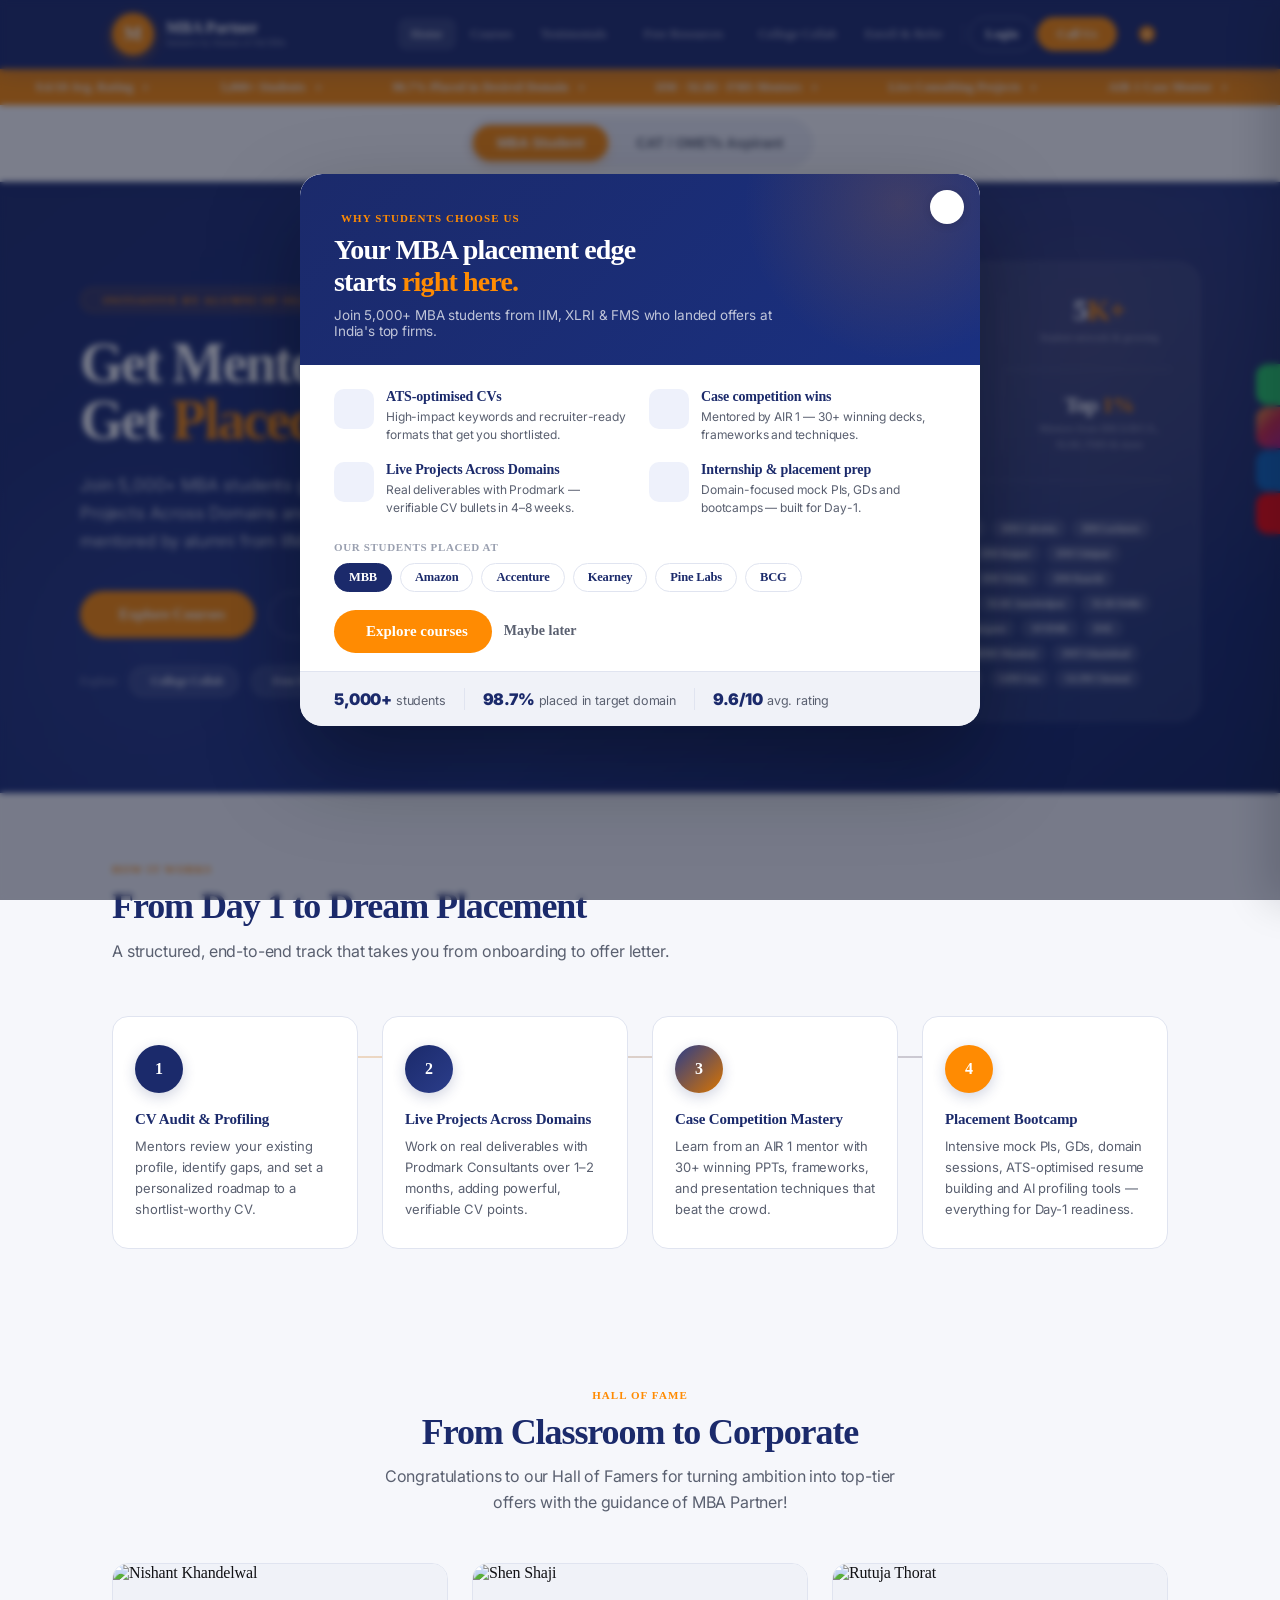
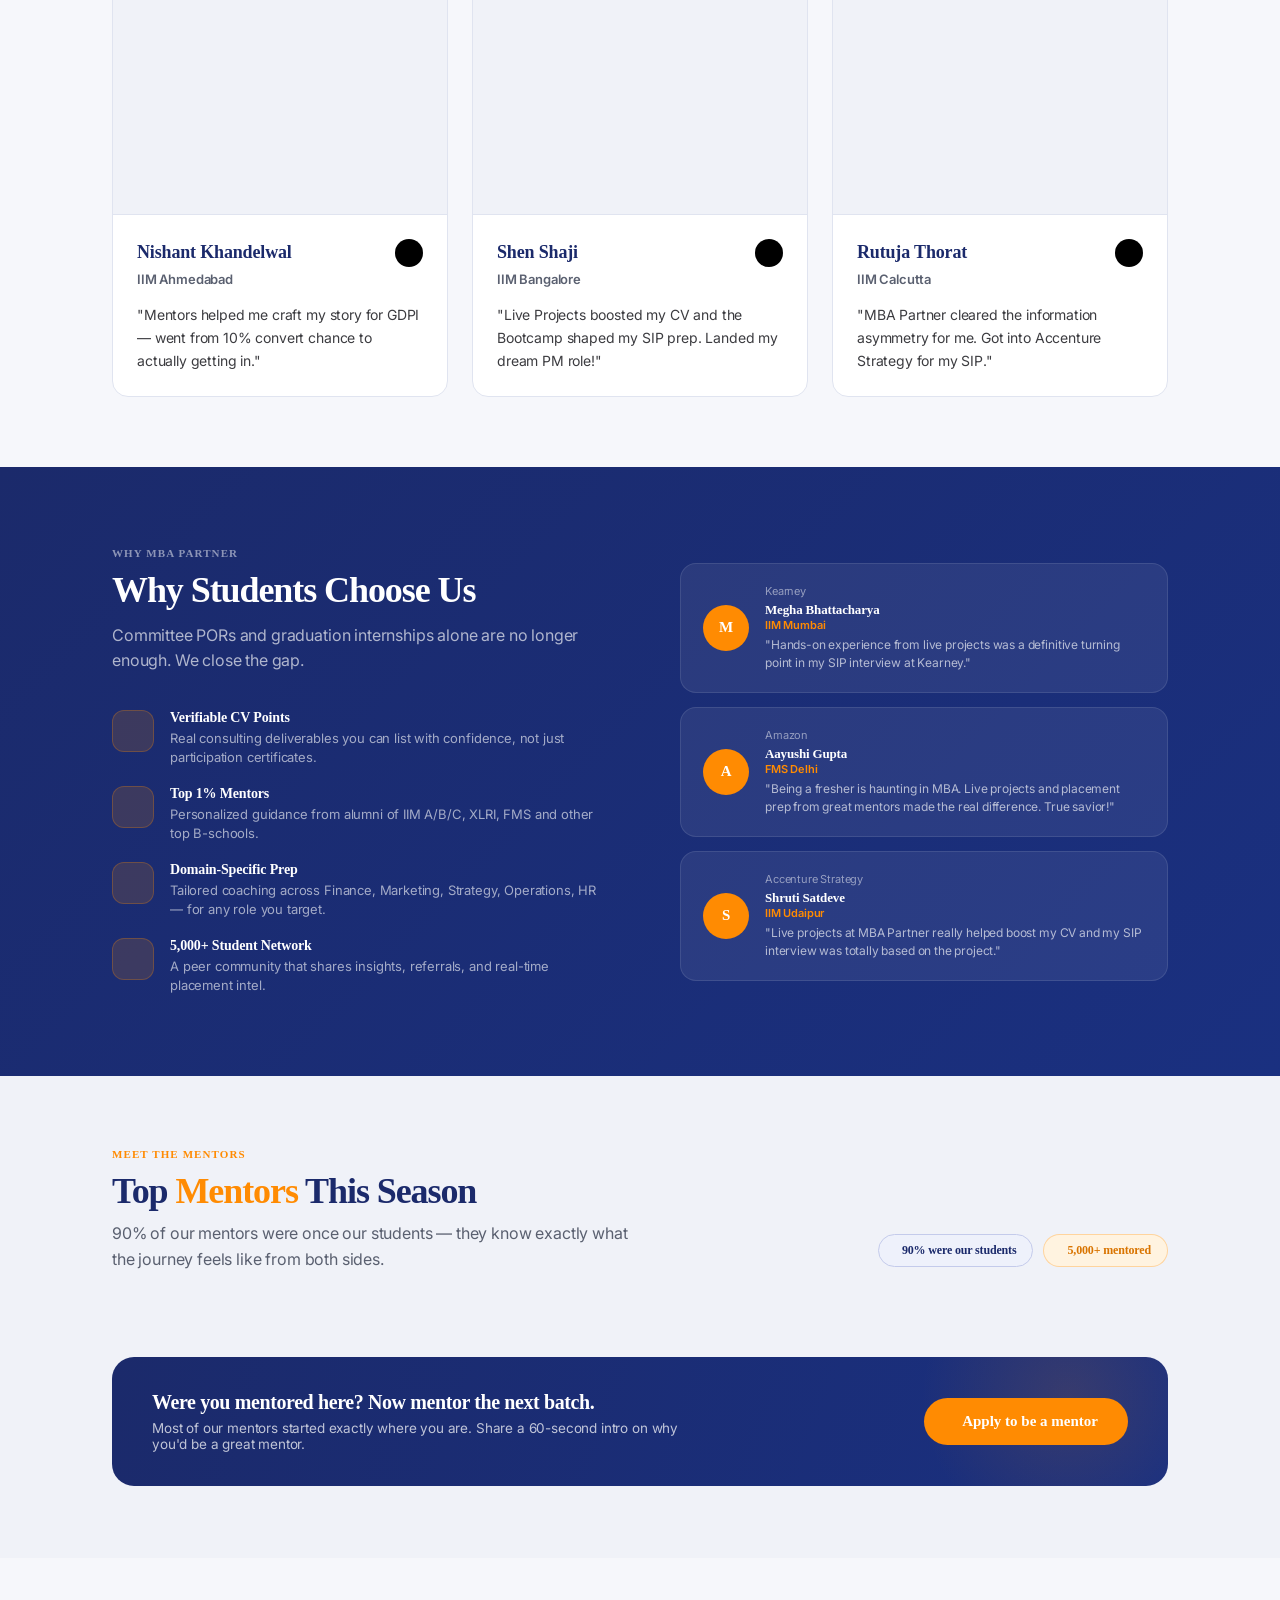
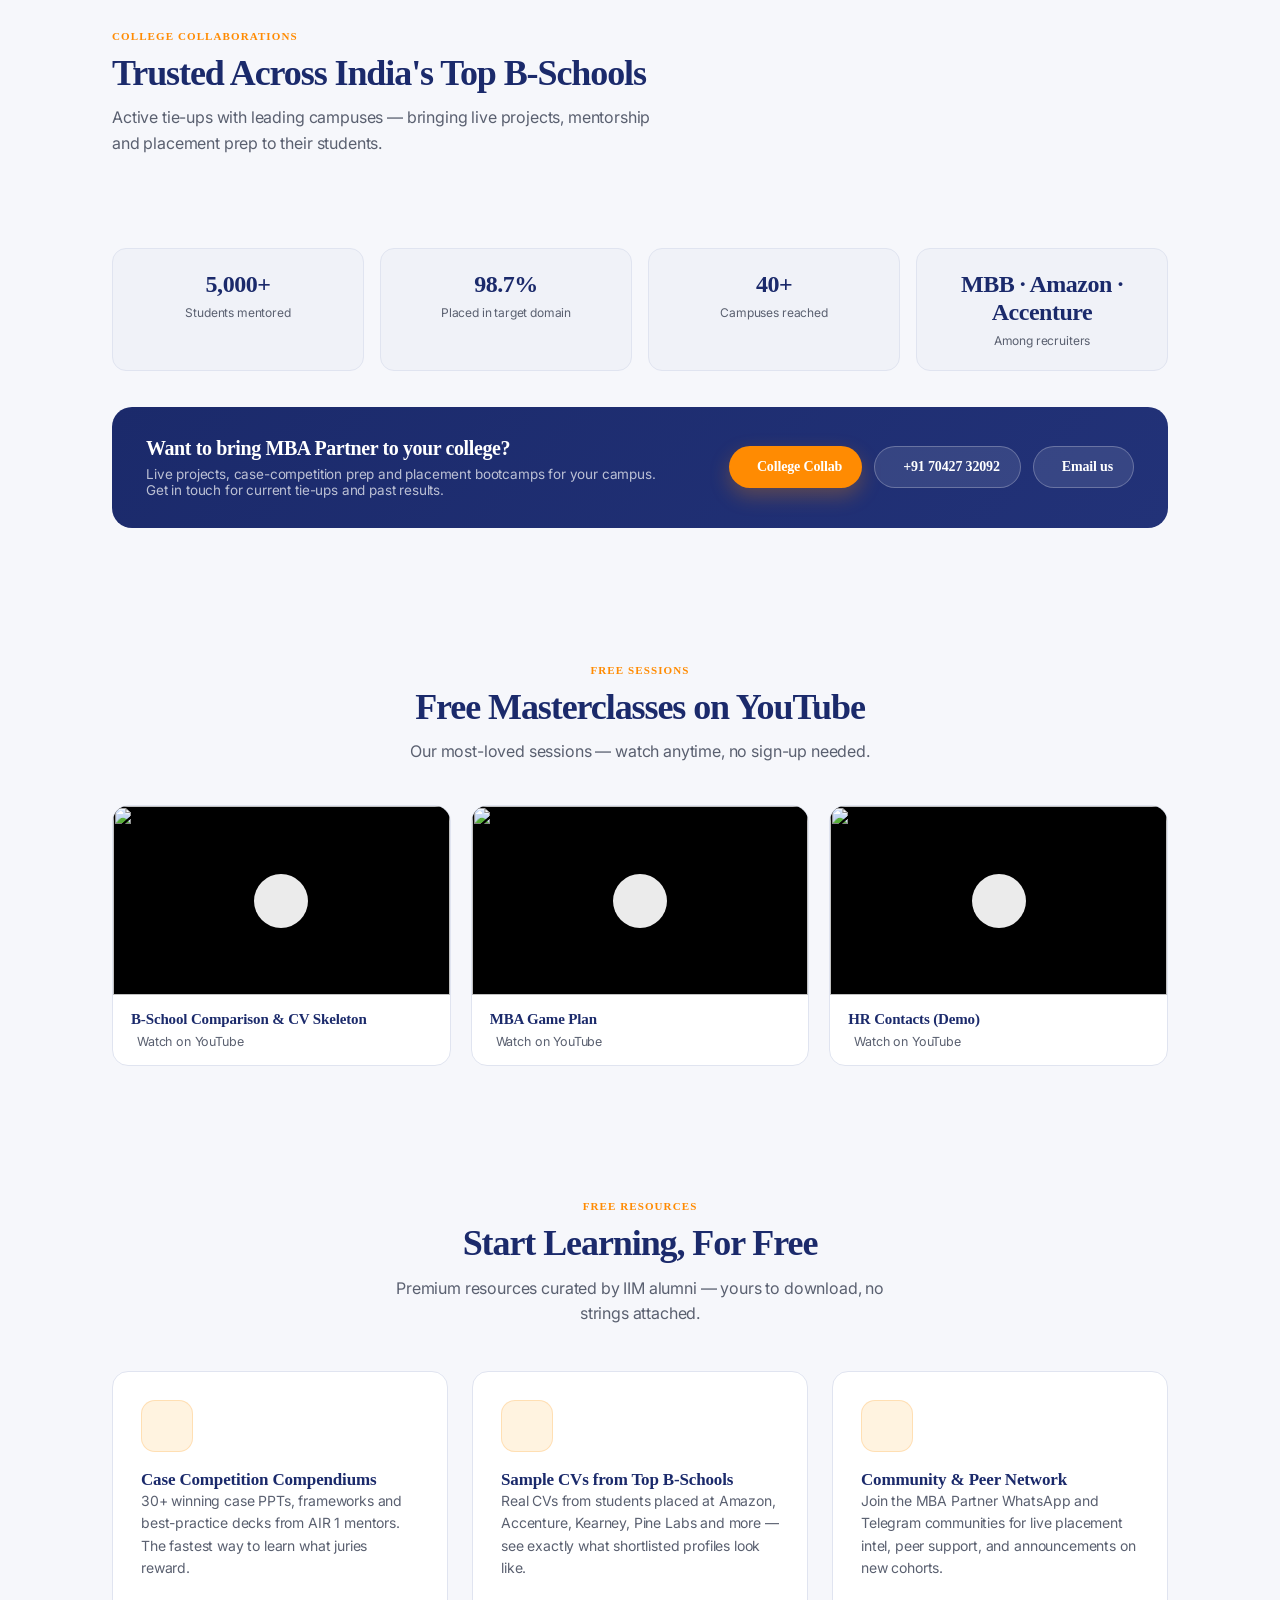
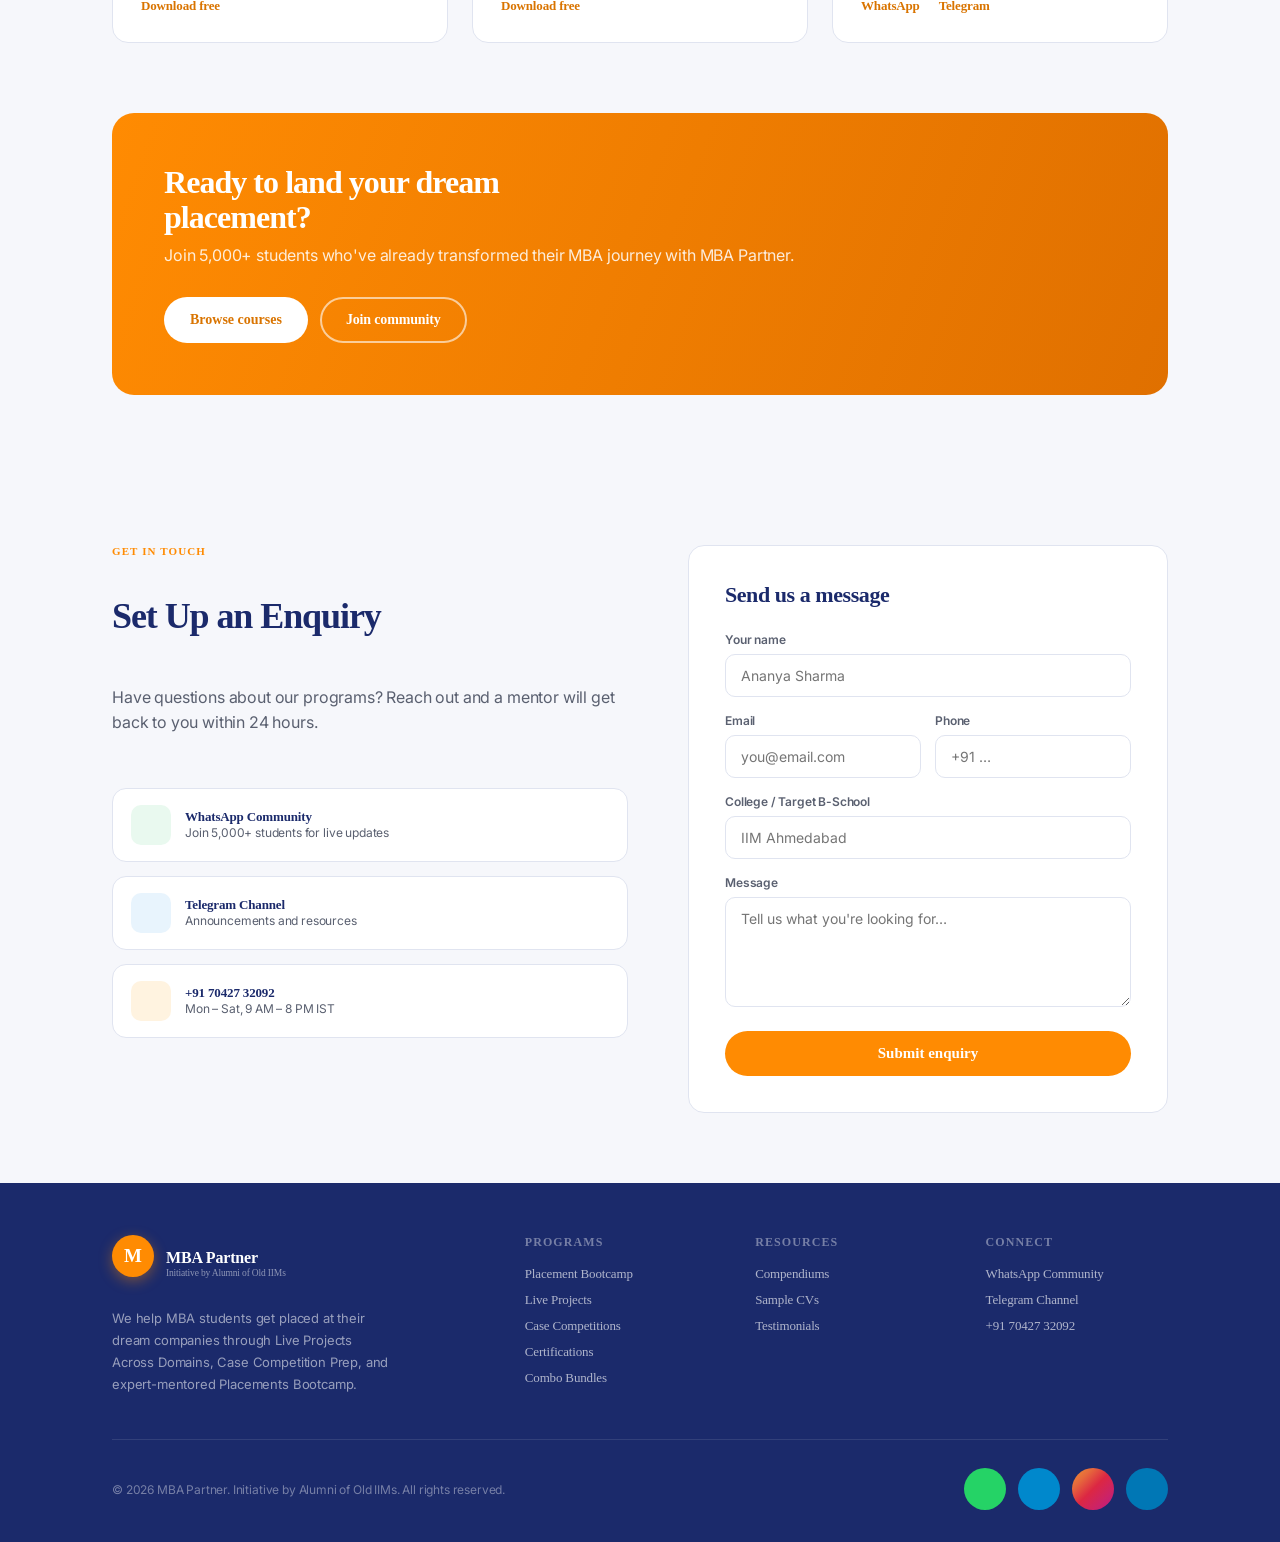
==== commit 51ef6fcd: "feat: add Live Project domain deliverables breakdown, AI tools mention, and College Collab CTA" ====
--- a/index.html
+++ b/index.html
@@ -227,8 +227,7 @@
               <div class="step-num">4</div>
               <i class="ti ti-users step-icon"></i>
               <div class="step-title">Placement Bootcamp</div>
-              <div class="step-body">Intensive mock PIs, GDs, domain sessions and ATS-optimised resume building —
-                everything for Day-1 readiness.</div>
+              <div class="step-body">Intensive mock PIs, GDs, domain sessions, ATS-optimised resume building and AI profiling tools — everything for Day-1 readiness.</div>
             </div>
           </div>
         </div>
@@ -354,7 +353,8 @@
                 tie-ups and past results.</p>
             </div>
             <div class="collab-cta-actions">
-              <a class="collab-btn primary" href="tel:+917042732092"><i class="ti ti-phone"></i> +91 70427 32092</a>
+              <a class="collab-btn primary" href="college-collab.html"><i class="ti ti-school"></i> College Collab</a>
+              <a class="collab-btn ghost" href="tel:+917042732092"><i class="ti ti-phone"></i> +91 70427 32092</a>
               <a class="collab-btn ghost" href="mailto:bharat.kapoor@prodmarkconsulting.in"><i class="ti ti-mail"></i>
                 Email us</a>
             </div>
